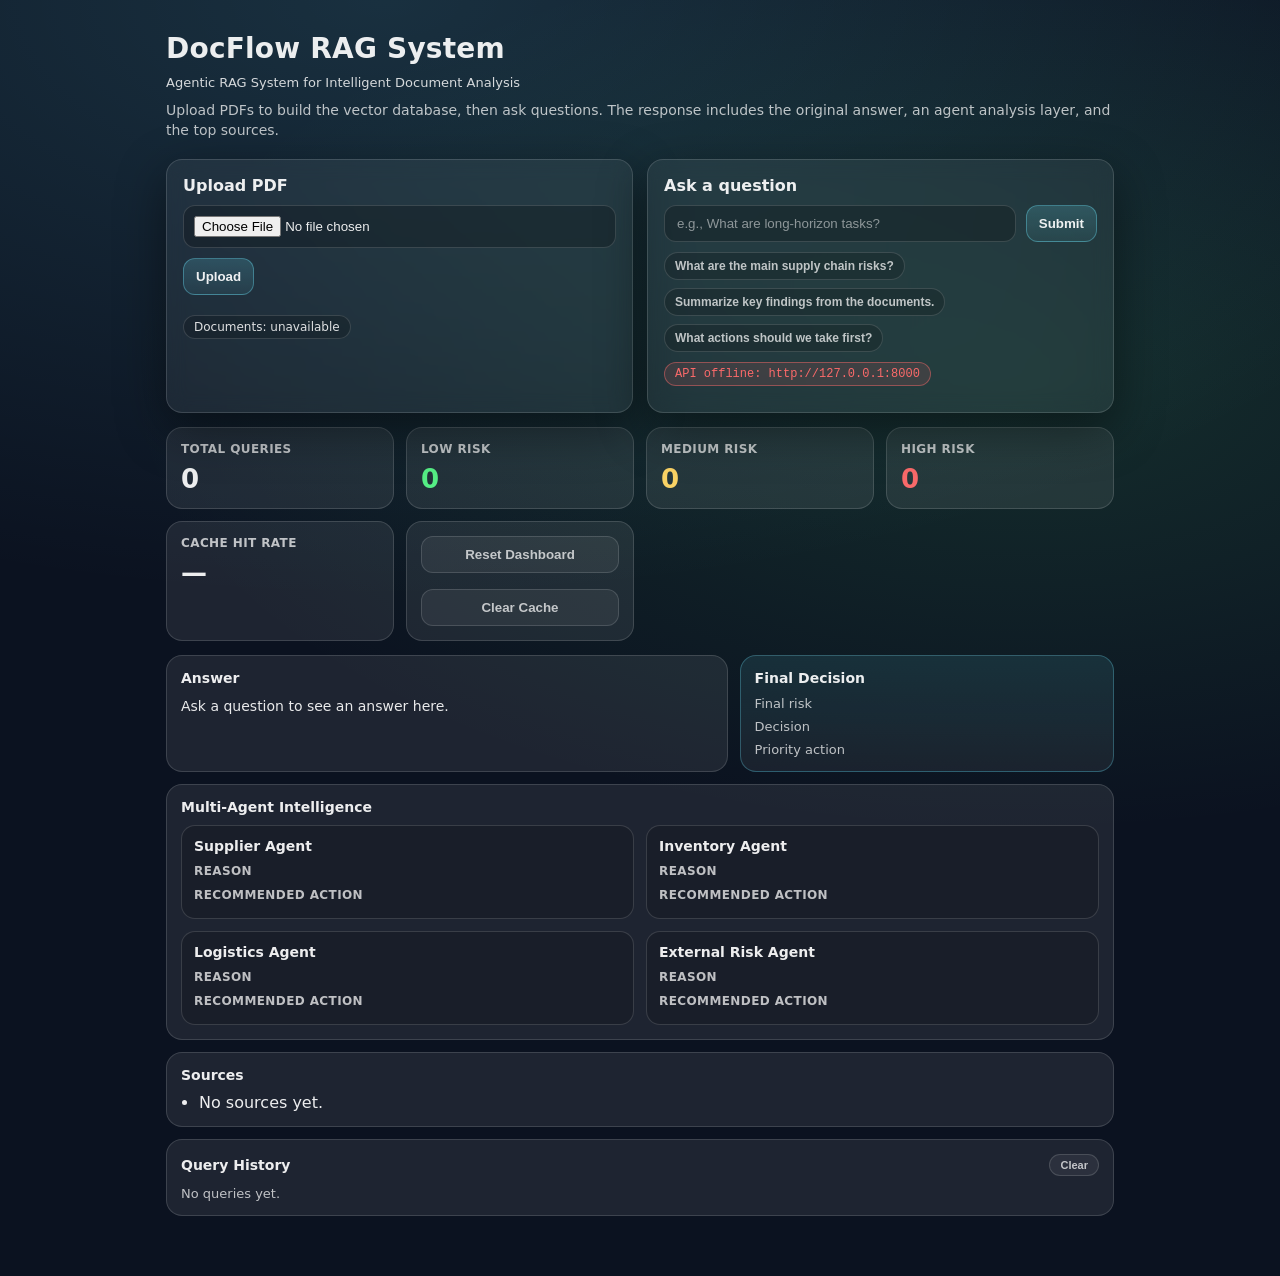
==== frontend/index.html @ 7b4fb0ee "Completed frontend API auto-discovery and vector DB error UX Resolve API base from URL ?api= overrid" ====
<!doctype html>
<html lang="en">
  <head>
    <meta charset="utf-8" />
    <meta name="viewport" content="width=device-width, initial-scale=1" />
    <title>DocFlow RAG System</title>
    <style>
      :root {
        --bg: #0b1220;
        --card: rgba(255, 255, 255, 0.06);
        --card2: rgba(255, 255, 255, 0.08);
        --text: rgba(255, 255, 255, 0.92);
        --muted: rgba(255, 255, 255, 0.72);
        --border: rgba(255, 255, 255, 0.14);
        --accent: #6ee7ff;
        --danger: #ff6b6b;
        --ok: #57f287;
        --shadow: 0 16px 50px rgba(0, 0, 0, 0.45);
      }

      * {
        box-sizing: border-box;
      }

      body {
        margin: 0;
        font-family: ui-sans-serif, system-ui, -apple-system, Segoe UI, Roboto, Helvetica,
          Arial, "Apple Color Emoji", "Segoe UI Emoji";
        color: var(--text);
        background: radial-gradient(1200px 600px at 30% 0%, rgba(110, 231, 255, 0.14), transparent),
          radial-gradient(900px 450px at 80% 30%, rgba(87, 242, 135, 0.12), transparent),
          var(--bg);
        min-height: 100vh;
      }

      .container {
        max-width: 980px;
        margin: 0 auto;
        padding: 32px 16px 60px;
      }

      header {
        display: flex;
        flex-direction: column;
        gap: 10px;
        margin-bottom: 18px;
      }

      h1 {
        font-size: 28px;
        font-weight: 700;
        margin: 0;
        letter-spacing: 0.2px;
      }

      .tagline {
        margin: 0;
        font-size: 13px;
        color: rgba(255, 255, 255, 0.82);
      }

      .subtitle {
        margin: 0;
        color: var(--muted);
        font-size: 14px;
        line-height: 1.45;
      }

      .grid {
        display: grid;
        grid-template-columns: 1fr;
        gap: 14px;
      }

      @media (min-width: 900px) {
        .grid {
          grid-template-columns: 1fr 1fr;
        }
      }

      .card {
        background: var(--card);
        border: 1px solid var(--border);
        border-radius: 16px;
        padding: 16px;
        box-shadow: var(--shadow);
        backdrop-filter: blur(10px);
      }

      .card h2 {
        margin: 0 0 10px;
        font-size: 16px;
        font-weight: 650;
      }

      .row {
        display: flex;
        gap: 10px;
        align-items: center;
        flex-wrap: wrap;
      }

      label {
        font-size: 13px;
        color: var(--muted);
      }

      input[type="file"] {
        width: 100%;
        padding: 10px;
        border-radius: 12px;
        border: 1px solid var(--border);
        background: rgba(0, 0, 0, 0.22);
        color: var(--text);
      }

      input[type="text"] {
        flex: 1;
        min-width: 220px;
        padding: 10px 12px;
        border-radius: 12px;
        border: 1px solid var(--border);
        background: rgba(0, 0, 0, 0.22);
        color: var(--text);
        outline: none;
      }

      input[type="text"]::placeholder {
        color: rgba(255, 255, 255, 0.5);
      }

      button {
        padding: 10px 12px;
        border-radius: 12px;
        border: 1px solid rgba(110, 231, 255, 0.35);
        background: linear-gradient(180deg, rgba(110, 231, 255, 0.18), rgba(110, 231, 255, 0.08));
        color: var(--text);
        cursor: pointer;
        font-weight: 650;
      }

      button:disabled {
        cursor: not-allowed;
        opacity: 0.55;
      }

      button.secondary {
        border-color: var(--border);
        background: rgba(255, 255, 255, 0.06);
        color: var(--muted);
      }

      @keyframes spin {
        from {
          transform: rotate(0deg);
        }
        to {
          transform: rotate(360deg);
        }
      }

      .spinner {
        width: 14px;
        height: 14px;
        border-radius: 50%;
        border: 2px solid rgba(255, 255, 255, 0.35);
        border-top-color: var(--accent);
        animation: spin 0.8s linear infinite;
        display: inline-block;
        vertical-align: -2px;
        margin-right: 8px;
      }

      .status {
        margin-top: 10px;
        font-size: 13px;
        color: var(--muted);
      }

      .status.ok {
        color: rgba(87, 242, 135, 0.95);
      }

      .status.err {
        color: rgba(255, 107, 107, 0.95);
      }

      .output {
        margin-top: 14px;
        display: grid;
        grid-template-columns: 1fr;
        gap: 12px;
      }

      @media (min-width: 900px) {
        .output {
          grid-template-columns: 1.2fr 0.8fr;
        }
      }

      .panel {
        background: var(--card2);
        border: 1px solid var(--border);
        border-radius: 16px;
        padding: 14px;
      }

      .panel h3 {
        margin: 0 0 10px;
        font-size: 14px;
        font-weight: 650;
      }

      .dashboard {
        margin-top: 14px;
        display: grid;
        grid-template-columns: 1fr;
        gap: 12px;
      }

      @media (min-width: 900px) {
        .dashboard {
          grid-template-columns: repeat(4, 1fr);
        }
      }

      .metric-card {
        background: var(--card2);
        border: 1px solid var(--border);
        border-radius: 16px;
        padding: 14px;
      }

      .dashboard-actions {
        display: flex;
        align-items: end;
      }

      .dashboard-actions button {
        width: 100%;
      }

      .dashboard-actions {
        display: flex;
        flex-direction: column;
        gap: 8px;
        justify-content: center;
      }

      .metric-label {
        color: var(--muted);
        font-size: 12px;
        font-weight: 650;
        text-transform: uppercase;
        letter-spacing: 0.4px;
      }

      .metric-value {
        margin-top: 8px;
        font-size: 26px;
        font-weight: 800;
      }

      .metric-value.low {
        color: rgba(87, 242, 135, 0.98);
      }

      .metric-value.medium {
        color: rgba(255, 214, 102, 0.98);
      }

      .metric-value.high {
        color: rgba(255, 107, 107, 0.98);
      }

      .mono {
        font-family: ui-monospace, SFMono-Regular, Menlo, Monaco, Consolas, "Liberation Mono",
          "Courier New", monospace;
      }

      .text {
        white-space: pre-wrap;
        line-height: 1.55;
        color: rgba(255, 255, 255, 0.9);
        font-size: 14px;
      }

      ul {
        margin: 0;
        padding-left: 18px;
      }

      .kv {
        display: grid;
        grid-template-columns: 140px 1fr;
        gap: 8px 10px;
        align-items: start;
        font-size: 13px;
      }

      .kv .k {
        color: var(--muted);
      }

      .agent-grid {
        display: grid;
        grid-template-columns: 1fr;
        gap: 12px;
      }

      @media (min-width: 900px) {
        .agent-grid {
          grid-template-columns: repeat(2, 1fr);
        }
      }

      .agent-card {
        border: 1px solid var(--border);
        border-radius: 14px;
        padding: 12px;
        background: rgba(0, 0, 0, 0.16);
      }

      .agent-card h4 {
        margin: 0 0 10px;
        font-size: 14px;
      }

      .decision-card {
        border-color: rgba(110, 231, 255, 0.28);
        background: linear-gradient(180deg, rgba(110, 231, 255, 0.1), rgba(255, 255, 255, 0.06));
      }

      .field-label {
        margin: 10px 0 4px;
        color: var(--muted);
        font-size: 12px;
        font-weight: 650;
        text-transform: uppercase;
        letter-spacing: 0.4px;
      }

      .pill {
        display: inline-flex;
        align-items: center;
        border: 1px solid var(--border);
        padding: 4px 10px;
        border-radius: 999px;
        font-size: 12px;
        color: rgba(255, 255, 255, 0.86);
        background: rgba(0, 0, 0, 0.18);
      }

      .pill.online {
        color: rgba(87, 242, 135, 0.98);
        border-color: rgba(87, 242, 135, 0.45);
        background: rgba(87, 242, 135, 0.12);
      }

      .pill.offline {
        color: rgba(255, 107, 107, 0.98);
        border-color: rgba(255, 107, 107, 0.45);
        background: rgba(255, 107, 107, 0.12);
      }

      .risk {
        display: inline-flex;
        align-items: center;
        padding: 4px 10px;
        border-radius: 999px;
        font-weight: 750;
        letter-spacing: 0.3px;
        border: 1px solid transparent;
        width: fit-content;
      }

      .risk.low {
        color: rgba(87, 242, 135, 0.98);
        border-color: rgba(87, 242, 135, 0.45);
        background: rgba(87, 242, 135, 0.12);
      }

      .risk.medium {
        color: rgba(255, 214, 102, 0.98);
        border-color: rgba(255, 214, 102, 0.45);
        background: rgba(255, 214, 102, 0.12);
      }

      .risk.high {
        color: rgba(255, 107, 107, 0.98);
        border-color: rgba(255, 107, 107, 0.45);
        background: rgba(255, 107, 107, 0.12);
      }

      .source-link {
        color: rgba(110, 231, 255, 0.95);
        text-decoration: none;
        border-bottom: 1px dotted rgba(110, 231, 255, 0.5);
        padding-bottom: 1px;
      }

      .source-link:hover {
        border-bottom-style: solid;
      }

      .response-meta {
        display: flex;
        gap: 12px;
        margin-top: 6px;
        font-size: 12px;
        color: var(--muted);
      }

      .response-meta span {
        display: inline-flex;
        align-items: center;
        gap: 4px;
      }

      .history-panel {
        background: var(--card2);
        border: 1px solid var(--border);
        border-radius: 16px;
        padding: 14px;
        grid-column: 1 / -1;
      }

      .history-panel h3 {
        margin: 0 0 10px;
        font-size: 14px;
        font-weight: 650;
        display: flex;
        justify-content: space-between;
        align-items: center;
      }

      .history-list {
        list-style: none;
        padding: 0;
        margin: 0;
        display: flex;
        flex-direction: column;
        gap: 6px;
        max-height: 200px;
        overflow-y: auto;
      }

      .history-item {
        display: flex;
        justify-content: space-between;
        align-items: center;
        padding: 8px 12px;
        border-radius: 10px;
        background: rgba(0, 0, 0, 0.18);
        border: 1px solid var(--border);
        cursor: pointer;
        transition: background 0.15s;
        font-size: 13px;
      }

      .history-item:hover {
        background: rgba(110, 231, 255, 0.08);
      }

      .history-q {
        flex: 1;
        white-space: nowrap;
        overflow: hidden;
        text-overflow: ellipsis;
        margin-right: 10px;
      }

      .history-meta {
        display: flex;
        gap: 10px;
        flex-shrink: 0;
        font-size: 11px;
        color: var(--muted);
      }

      .doc-list {
        margin: 8px 0 0;
        padding-left: 18px;
        font-size: 12px;
        color: var(--muted);
      }

      .suggestions {
        display: flex;
        flex-wrap: wrap;
        gap: 8px;
        margin-top: 10px;
      }

      .suggestion-chip {
        padding: 6px 10px;
        border-radius: 999px;
        border: 1px solid var(--border);
        background: rgba(0, 0, 0, 0.18);
        color: var(--muted);
        font-size: 12px;
        cursor: pointer;
        transition: background 0.15s, color 0.15s;
      }

      .suggestion-chip:hover {
        background: rgba(110, 231, 255, 0.1);
        color: var(--text);
      }
    </style>
  </head>
  <body>
    <div class="container">
      <header>
        <h1>DocFlow RAG System</h1>
        <p class="tagline">Agentic RAG System for Intelligent Document Analysis</p>
        <p class="subtitle">
          Upload PDFs to build the vector database, then ask questions. The response includes the
          original answer, an agent analysis layer, and the top sources.
        </p>
      </header>

      <div class="grid">
        <section class="card" aria-label="Upload PDF">
          <h2>Upload PDF</h2>
          <div class="row">
            <input id="pdfFile" type="file" accept="application/pdf" />
            <button id="uploadBtn">Upload</button>
          </div>
          <div id="uploadStatus" class="status" role="status" aria-live="polite"></div>
          <div id="docCountPill" class="pill" style="margin-top: 10px"></div>
          <ul id="docList" class="doc-list"></ul>
        </section>

        <section class="card" aria-label="Ask a question">
          <h2>Ask a question</h2>
          <div class="row">
            <input
              id="questionInput"
              type="text"
              placeholder="e.g., What are long-horizon tasks?"
              autocomplete="off"
            />
            <button id="askBtn">Submit</button>
          </div>
          <div class="suggestions" id="suggestions" aria-label="Suggested questions"></div>
          <div class="row" style="margin-top: 10px">
            <span class="pill mono" id="apiBasePill"></span>
          </div>
          <div id="queryStatus" class="status" role="status" aria-live="polite"></div>
        </section>
      </div>

      <section class="dashboard" aria-label="Session dashboard">
        <div class="metric-card">
          <div class="metric-label">Total Queries</div>
          <div id="totalQueries" class="metric-value">0</div>
        </div>
        <div class="metric-card">
          <div class="metric-label">Low Risk</div>
          <div id="lowRiskCount" class="metric-value low">0</div>
        </div>
        <div class="metric-card">
          <div class="metric-label">Medium Risk</div>
          <div id="mediumRiskCount" class="metric-value medium">0</div>
        </div>
        <div class="metric-card">
          <div class="metric-label">High Risk</div>
          <div id="highRiskCount" class="metric-value high">0</div>
        </div>
        <div class="metric-card">
          <div class="metric-label">Cache Hit Rate</div>
          <div id="cacheHitRate" class="metric-value">—</div>
        </div>
        <div class="metric-card dashboard-actions">
          <button id="resetDashboardBtn" class="secondary" type="button">Reset Dashboard</button>
          <button id="clearCacheBtn" class="secondary" type="button" style="margin-top: 8px">
            Clear Cache
          </button>
        </div>
      </section>

      <div class="output" aria-label="Response output">
        <section class="panel">
          <h3>Answer</h3>
          <div id="answerText" class="text">Ask a question to see an answer here.</div>
          <div class="response-meta" id="responseMeta" style="display: none">
            <span id="responseTime"></span>
            <span id="cacheIndicator"></span>
          </div>
        </section>

        <section class="panel decision-card">
          <h3>Final Decision</h3>
          <div class="kv">
            <div class="k">Final risk</div>
            <div id="decisionRisk" class="text"></div>
            <div class="k">Decision</div>
            <div id="decisionText" class="text"></div>
            <div class="k">Priority action</div>
            <div id="priorityAction" class="text"></div>
          </div>
        </section>

        <section class="panel" style="grid-column: 1 / -1">
          <h3>Multi-Agent Intelligence</h3>
          <div class="agent-grid">
            <div class="agent-card">
              <h4>Supplier Agent</h4>
              <div id="supplierRisk"></div>
              <div class="field-label">Reason</div>
              <div id="supplierReason" class="text"></div>
              <div class="field-label">Recommended Action</div>
              <div id="supplierAction" class="text"></div>
            </div>

            <div class="agent-card">
              <h4>Inventory Agent</h4>
              <div id="inventoryRisk"></div>
              <div class="field-label">Reason</div>
              <div id="inventoryReason" class="text"></div>
              <div class="field-label">Recommended Action</div>
              <div id="inventoryAction" class="text"></div>
            </div>

            <div class="agent-card">
              <h4>Logistics Agent</h4>
              <div id="logisticsRisk"></div>
              <div class="field-label">Reason</div>
              <div id="logisticsReason" class="text"></div>
              <div class="field-label">Recommended Action</div>
              <div id="logisticsAction" class="text"></div>
            </div>

            <div class="agent-card">
              <h4>External Risk Agent</h4>
              <div id="externalRiskRisk"></div>
              <div class="field-label">Reason</div>
              <div id="externalRiskReason" class="text"></div>
              <div class="field-label">Recommended Action</div>
              <div id="externalRiskAction" class="text"></div>
            </div>
          </div>
        </section>

        <section class="panel" style="grid-column: 1 / -1">
          <h3>Sources</h3>
          <ul id="sourcesList">
            <li>No sources yet.</li>
          </ul>
        </section>

        <section class="history-panel">
          <h3>
            Query History
            <button id="clearHistoryBtn" class="secondary" style="font-size: 11px; padding: 4px 10px">
              Clear
            </button>
          </h3>
          <ul class="history-list" id="historyList">
            <li style="font-size: 13px; color: var(--muted)">No queries yet.</li>
          </ul>
        </section>
      </div>
    </div>

    <script>
      function resolveApiBase() {
        const params = new URLSearchParams(window.location.search);
        const override = params.get("api");
        if (override) return override.replace(/\/$/, "");
        const { protocol, hostname, port } = window.location;
        if (port === "5500") return `${protocol}//${hostname}:8000`;
        if (port === "8000") return `${protocol}//${hostname}:8000`;
        return "http://127.0.0.1:8000";
      }

      const API_BASE = resolveApiBase();
      const dashboardState = {
        totalQueries: 0,
        riskCounts: {
          Low: 0,
          Medium: 0,
          High: 0,
        },
      };

      const $ = (id) => document.getElementById(id);

      function setStatus(el, message, kind) {
        el.classList.remove("ok", "err");
        if (kind) el.classList.add(kind);
        el.textContent = message || "";
      }

      async function safeJson(res) {
        const text = await res.text();
        if (!text) return null;
        try {
          return JSON.parse(text);
        } catch {
          return { raw: text };
        }
      }

      function setLoading(button, isLoading, label) {
        button.disabled = isLoading;
        button.textContent = isLoading ? "Processing..." : label;
      }

      function setProcessing(el, message) {
        el.classList.remove("ok", "err");
        el.innerHTML = `<span class="spinner" aria-hidden="true"></span>${message || "Processing..."}`;
      }

      function normalizeRisk(value) {
        const raw = String(value || "").trim();
        return raw ? raw[0].toUpperCase() + raw.slice(1).toLowerCase() : "";
      }

      function riskClass(value) {
        const risk = normalizeRisk(value).toLowerCase();
        if (risk === "high") return "high";
        if (risk === "medium") return "medium";
        return "low";
      }

      function setRiskBadge(id, value) {
        const risk = normalizeRisk(value);
        $(id).innerHTML = risk ? `<span class="risk ${riskClass(risk)}">${risk}</span>` : "";
      }

      function updateDashboard(decision) {
        const risk = normalizeRisk(decision?.final_risk) || "Low";
        dashboardState.totalQueries += 1;
        dashboardState.riskCounts[risk] = (dashboardState.riskCounts[risk] || 0) + 1;

        renderDashboard();
      }

      function renderDashboard() {
        $("totalQueries").textContent = String(dashboardState.totalQueries);
        $("lowRiskCount").textContent = String(dashboardState.riskCounts.Low);
        $("mediumRiskCount").textContent = String(dashboardState.riskCounts.Medium);
        $("highRiskCount").textContent = String(dashboardState.riskCounts.High);
      }

      function resetDashboard() {
        dashboardState.totalQueries = 0;
        dashboardState.riskCounts.Low = 0;
        dashboardState.riskCounts.Medium = 0;
        dashboardState.riskCounts.High = 0;
        renderDashboard();
        setStatus($("queryStatus"), "Dashboard reset.", "ok");
      }

      async function checkApiHealth() {
        const pill = $("apiBasePill");
        pill.classList.remove("online", "offline");
        pill.textContent = `API: checking ${API_BASE}`;

        try {
          const res = await fetch(`${API_BASE}/health`);
          if (!res.ok) throw new Error(`Health check failed (${res.status})`);
          const data = await safeJson(res);
          const version = data?.version ? ` v${data.version}` : "";
          const dbNote = data?.vector_db_ready === false ? " · no vector DB" : "";
          pill.classList.add("online");
          pill.textContent = `API online${version}${dbNote}: ${API_BASE}`;
        } catch {
          pill.classList.add("offline");
          pill.textContent = `API offline: ${API_BASE}`;
        }
      }

      async function refreshServerStats() {
        const el = $("cacheHitRate");
        if (!el) return;
        try {
          const res = await fetch(`${API_BASE}/stats`);
          if (!res.ok) throw new Error("stats unavailable");
          const data = await safeJson(res);
          const total = data?.total_queries ?? 0;
          const hits = data?.cache_hits ?? 0;
          if (!total) {
            el.textContent = "—";
            return;
          }
          const pct = Math.round((hits / total) * 100);
          el.textContent = `${pct}%`;
          el.title = `${hits} hits / ${total} queries · cache size ${data?.cache_size ?? 0}`;
        } catch {
          el.textContent = "—";
        }
      }

      async function clearServerCache() {
        const status = $("queryStatus");
        try {
          const res = await fetch(`${API_BASE}/cache/clear`, { method: "POST" });
          const data = await safeJson(res);
          if (!res.ok) {
            throw new Error(data?.detail || `Clear failed (${res.status})`);
          }
          setStatus(status, data?.message || "Query cache cleared.", "ok");
          await refreshServerStats();
        } catch (e) {
          setStatus(status, `Cache clear error: ${e?.message || e}`, "err");
        }
      }

      async function refreshDocuments() {
        const pill = $("docCountPill");
        const list = $("docList");
        if (!pill) return;
        try {
          const res = await fetch(`${API_BASE}/documents`);
          if (!res.ok) throw new Error("documents unavailable");
          const data = await safeJson(res);
          const docs = Array.isArray(data?.documents) ? data.documents : [];
          const count = data?.count ?? docs.length;
          pill.textContent = count === 1 ? "1 PDF indexed" : `${count} PDFs indexed`;
          if (list) {
            list.innerHTML = "";
            if (!docs.length) {
              const li = document.createElement("li");
              li.textContent = "No PDFs uploaded yet.";
              list.appendChild(li);
            } else {
              for (const name of docs) {
                const li = document.createElement("li");
                li.textContent = name;
                list.appendChild(li);
              }
            }
          }
        } catch {
          pill.textContent = "Documents: unavailable";
          if (list) list.innerHTML = "";
        }
      }

      const SUGGESTED_QUESTIONS = [
        "What are the main supply chain risks?",
        "Summarize key findings from the documents.",
        "What actions should we take first?",
      ];

      function initSuggestions() {
        const container = $("suggestions");
        if (!container) return;
        container.innerHTML = "";
        for (const q of SUGGESTED_QUESTIONS) {
          const chip = document.createElement("button");
          chip.type = "button";
          chip.className = "suggestion-chip";
          chip.textContent = q;
          chip.addEventListener("click", () => {
            $("questionInput").value = q;
            $("questionInput").focus();
          });
          container.appendChild(chip);
        }
      }

      function renderAgent(prefix, data) {
        const agent = data || {};
        setRiskBadge(`${prefix}Risk`, agent.risk_level);
        $(`${prefix}Reason`).textContent = agent.reason || "No reason returned.";
        $(`${prefix}Action`).textContent = agent.recommended_action || "No action returned.";
      }

      function renderResult(payload) {
        const answer = payload?.answer ?? "";
        const agents = payload?.agents ?? {};
        const decision = payload?.decision ?? {};
        const sources = Array.isArray(payload?.sources) ? payload.sources : [];

        $("answerText").textContent = answer || "No answer returned.";
        setRiskBadge("decisionRisk", decision.final_risk);
        $("decisionText").textContent = decision.final_decision || "No final decision returned.";
        $("priorityAction").textContent = decision.priority_action || "No priority action returned.";
        updateDashboard(decision);

        renderAgent("supplier", agents.supplier);
        renderAgent("inventory", agents.inventory);
        renderAgent("logistics", agents.logistics);
        renderAgent("externalRisk", agents.external_risk);

        const ul = $("sourcesList");
        ul.innerHTML = "";
        const uniqueSources = Array.from(new Set(sources.filter(Boolean)));
        if (!uniqueSources.length) {
          const li = document.createElement("li");
          li.textContent = "No sources returned.";
          ul.appendChild(li);
          return;
        }

        for (const src of uniqueSources) {
          const li = document.createElement("li");
          const a = document.createElement("a");
          a.href = "#";
          a.className = "source-link";
          a.textContent = src;
          a.addEventListener("click", async (ev) => {
            ev.preventDefault();
            try {
              await navigator.clipboard.writeText(src);
              setStatus($("queryStatus"), `Copied source: ${src}`, "ok");
            } catch {
              setStatus($("queryStatus"), `Source: ${src}`, "ok");
            }
          });
          li.appendChild(a);
          ul.appendChild(li);
        }
      }

      async function uploadPdf() {
        const file = $("pdfFile").files?.[0];
        const status = $("uploadStatus");
        const btn = $("uploadBtn");

        if (!file) {
          setStatus(status, "Please choose a PDF file first.", "err");
          return;
        }
        if (!file.name.toLowerCase().endsWith(".pdf")) {
          setStatus(status, "Only PDF uploads are supported.", "err");
          return;
        }

        setLoading(btn, true, "Upload");
        setProcessing(status, "Processing upload...");

        try {
          const form = new FormData();
          form.append("file", file);

          const res = await fetch(`${API_BASE}/upload`, {
            method: "POST",
            body: form,
          });

          const data = await safeJson(res);
          if (!res.ok) {
            const detail = data?.detail ? JSON.stringify(data.detail) : JSON.stringify(data);
            throw new Error(detail || `Upload failed (${res.status})`);
          }

          setStatus(status, data?.message || "Upload successful.", "ok");
          await refreshDocuments();
        } catch (e) {
          setStatus(status, `Upload error: ${e?.message || e}`, "err");
        } finally {
          setLoading(btn, false, "Upload");
        }
      }

      const HISTORY_KEY = "docflow_query_history";
      const MAX_HISTORY = 20;

      function loadHistory() {
        try {
          return JSON.parse(localStorage.getItem(HISTORY_KEY) || "[]");
        } catch {
          return [];
        }
      }

      function saveHistory(history) {
        localStorage.setItem(HISTORY_KEY, JSON.stringify(history.slice(0, MAX_HISTORY)));
      }

      function addHistoryEntry(question, responseTimeMs, riskLevel) {
        const history = loadHistory();
        history.unshift({
          q: question,
          time: responseTimeMs,
          risk: normalizeRisk(riskLevel),
          ts: new Date().toLocaleTimeString(),
        });
        saveHistory(history);
        renderHistory();
      }

      function renderHistory() {
        const list = $("historyList");
        const history = loadHistory();
        list.innerHTML = "";

        if (!history.length) {
          const li = document.createElement("li");
          li.style.cssText = "font-size:13px;color:var(--muted)";
          li.textContent = "No queries yet.";
          list.appendChild(li);
          return;
        }

        for (const entry of history) {
          const li = document.createElement("li");
          li.className = "history-item";
          li.innerHTML =
            `<span class="history-q">${entry.q}</span>` +
            `<span class="history-meta">` +
            `<span class="risk ${riskClass(entry.risk)}" style="font-size:11px;padding:2px 8px">${entry.risk || "—"}</span>` +
            `<span>${entry.time ? entry.time + "ms" : ""}</span>` +
            `<span>${entry.ts || ""}</span>` +
            `</span>`;
          li.addEventListener("click", () => {
            $("questionInput").value = entry.q;
            $("questionInput").focus();
          });
          list.appendChild(li);
        }
      }

      function clearHistory() {
        localStorage.removeItem(HISTORY_KEY);
        renderHistory();
      }

      async function askQuestion() {
        const q = $("questionInput").value.trim();
        const status = $("queryStatus");
        const btn = $("askBtn");

        if (!q) {
          setStatus(status, "Please type a question.", "err");
          return;
        }

        setLoading(btn, true, "Submit");
        setProcessing(status, "Processing question...");
        $("responseMeta").style.display = "none";

        const t0 = performance.now();

        try {
          const res = await fetch(`${API_BASE}/query`, {
            method: "POST",
            headers: { "Content-Type": "application/json" },
            body: JSON.stringify({ question: q }),
          });

          const elapsedMs = Math.round(performance.now() - t0);
          const serverTime = res.headers.get("X-Response-Time") || "";

          const data = await safeJson(res);
          if (!res.ok) {
            if (res.status === 503 && data?.error) {
              throw new Error(data.error);
            }
            const detail = data?.detail ? JSON.stringify(data.detail) : JSON.stringify(data);
            throw new Error(detail || data?.error || `Query failed (${res.status})`);
          }

          renderResult(data);

          $("responseTime").textContent = serverTime ? `Server: ${serverTime}` : `${elapsedMs}ms`;
          const cacheStatus = res.headers.get("X-Cache");
          $("cacheIndicator").textContent =
            cacheStatus === "HIT" ? "Cached response" : cacheStatus === "MISS" ? "Fresh response" : "";
          $("responseMeta").style.display = "flex";

          addHistoryEntry(q, elapsedMs, data?.decision?.final_risk);
          await refreshServerStats();
          setStatus(status, "Done.", "ok");
        } catch (e) {
          setStatus(status, `Query error: ${e?.message || e}`, "err");
        } finally {
          setLoading(btn, false, "Submit");
        }
      }

      $("apiBasePill").textContent = `API: ${API_BASE}`;

      $("uploadBtn").addEventListener("click", uploadPdf);
      $("askBtn").addEventListener("click", askQuestion);
      $("resetDashboardBtn").addEventListener("click", resetDashboard);
      $("clearCacheBtn").addEventListener("click", clearServerCache);
      $("clearHistoryBtn").addEventListener("click", clearHistory);
      $("questionInput").addEventListener("keydown", (ev) => {
        if (ev.key === "Enter") askQuestion();
      });
      initSuggestions();
      checkApiHealth();
      refreshDocuments();
      refreshServerStats();
      setInterval(checkApiHealth, 30000);
      renderHistory();
    </script>
  </body>
</html>
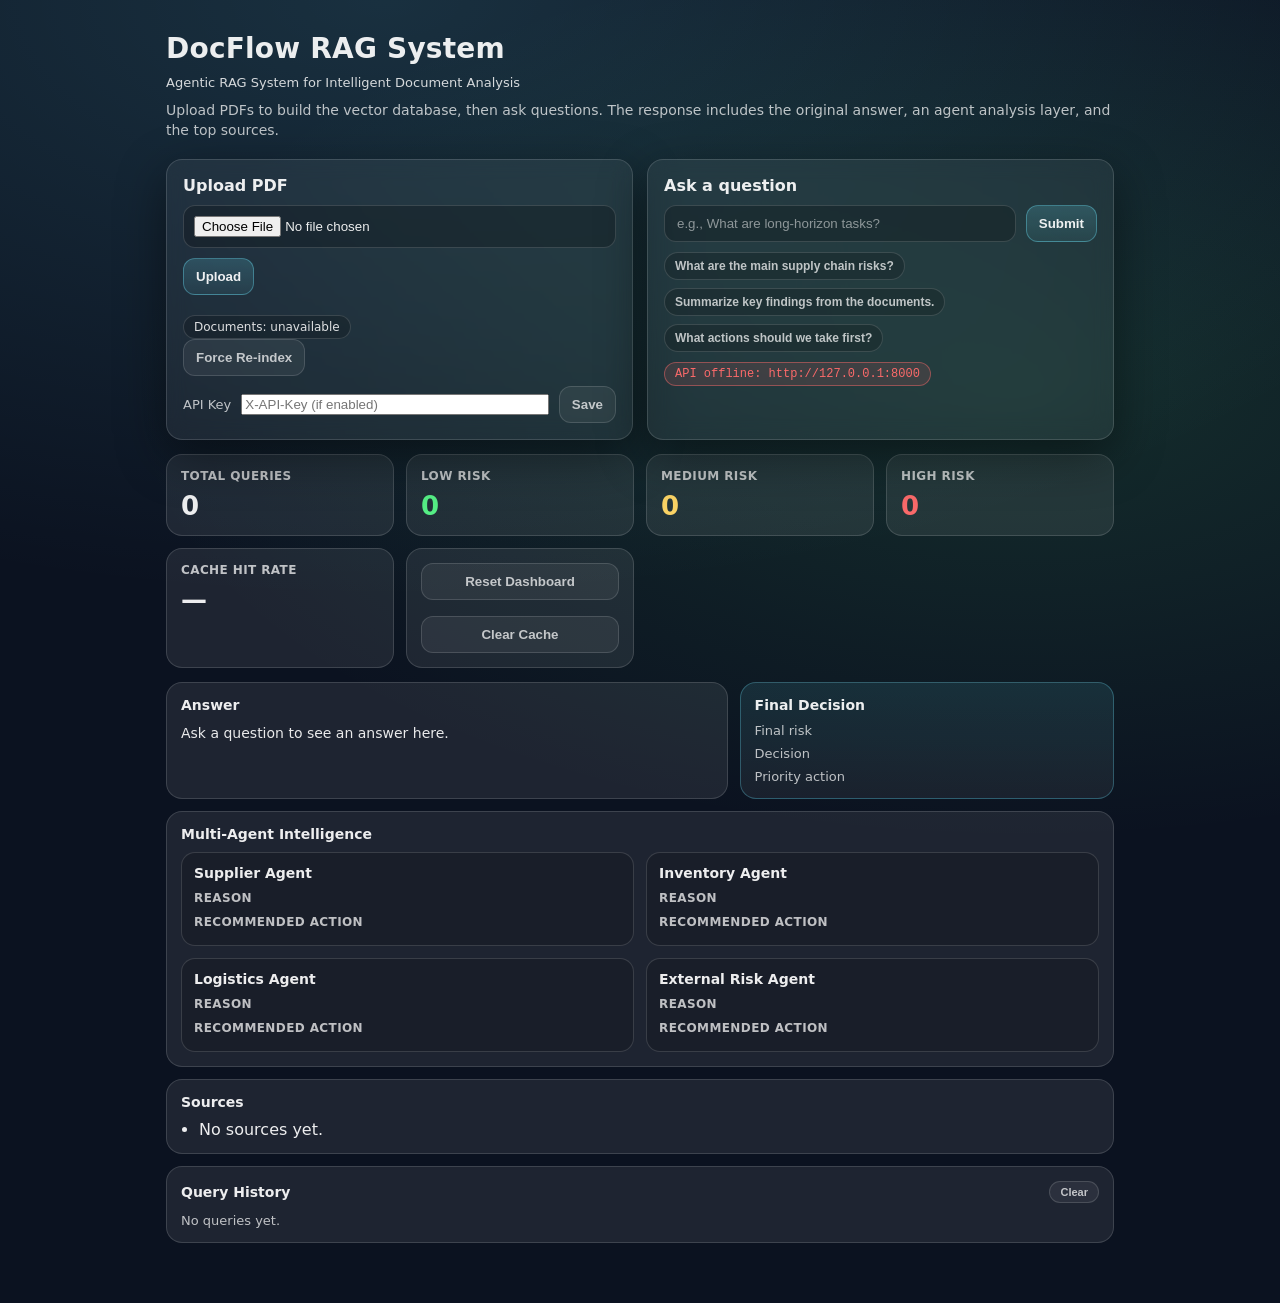
==== commit d31175cb: "Completed Phase 1 — Security and Production Stability Add API key middleware, rate limiting, documen" ====
--- a/frontend/index.html
+++ b/frontend/index.html
@@ -507,6 +507,13 @@
         background: rgba(110, 231, 255, 0.1);
         color: var(--text);
       }
+
+      .doc-item {
+        display: flex;
+        justify-content: space-between;
+        align-items: center;
+        gap: 8px;
+      }
     </style>
   </head>
   <body>
@@ -529,7 +536,15 @@
           </div>
           <div id="uploadStatus" class="status" role="status" aria-live="polite"></div>
           <div id="docCountPill" class="pill" style="margin-top: 10px"></div>
+          <div class="row" style="margin-bottom: 8px">
+            <button id="reindexBtn" class="secondary" type="button">Force Re-index</button>
+          </div>
           <ul id="docList" class="doc-list"></ul>
+          <div class="row" style="margin-top: 10px">
+            <label for="apiKeyInput">API Key</label>
+            <input id="apiKeyInput" type="password" placeholder="X-API-Key (if enabled)" style="flex: 1" />
+            <button id="saveApiKeyBtn" class="secondary" type="button">Save</button>
+          </div>
         </section>
 
         <section class="card" aria-label="Ask a question">
@@ -676,6 +691,24 @@
       }
 
       const API_BASE = resolveApiBase();
+      const API_KEY_STORAGE = "docflow_api_key";
+
+      function getApiKey() {
+        return localStorage.getItem(API_KEY_STORAGE) || "";
+      }
+
+      function apiHeaders(extra = {}) {
+        const headers = { ...extra };
+        const key = getApiKey();
+        if (key) headers["X-API-Key"] = key;
+        return headers;
+      }
+
+      async function apiFetch(path, options = {}) {
+        const headers = apiHeaders(options.headers || {});
+        return fetch(`${API_BASE}${path}`, { ...options, headers });
+      }
+
       const dashboardState = {
         totalQueries: 0,
         riskCounts: {
@@ -760,7 +793,7 @@
         pill.textContent = `API: checking ${API_BASE}`;
 
         try {
-          const res = await fetch(`${API_BASE}/health`);
+          const res = await apiFetch("/health");
           if (!res.ok) throw new Error(`Health check failed (${res.status})`);
           const data = await safeJson(res);
           const version = data?.version ? ` v${data.version}` : "";
@@ -777,7 +810,7 @@
         const el = $("cacheHitRate");
         if (!el) return;
         try {
-          const res = await fetch(`${API_BASE}/stats`);
+          const res = await apiFetch("/stats");
           if (!res.ok) throw new Error("stats unavailable");
           const data = await safeJson(res);
           const total = data?.total_queries ?? 0;
@@ -797,7 +830,7 @@
       async function clearServerCache() {
         const status = $("queryStatus");
         try {
-          const res = await fetch(`${API_BASE}/cache/clear`, { method: "POST" });
+          const res = await apiFetch("/cache/clear", { method: "POST" });
           const data = await safeJson(res);
           if (!res.ok) {
             throw new Error(data?.detail || `Clear failed (${res.status})`);
@@ -814,7 +847,7 @@
         const list = $("docList");
         if (!pill) return;
         try {
-          const res = await fetch(`${API_BASE}/documents`);
+          const res = await apiFetch("/documents");
           if (!res.ok) throw new Error("documents unavailable");
           const data = await safeJson(res);
           const docs = Array.isArray(data?.documents) ? data.documents : [];
@@ -829,7 +862,17 @@
             } else {
               for (const name of docs) {
                 const li = document.createElement("li");
-                li.textContent = name;
+                li.className = "doc-item";
+                const label = document.createElement("span");
+                label.textContent = name;
+                const del = document.createElement("button");
+                del.type = "button";
+                del.className = "secondary";
+                del.style.fontSize = "11px";
+                del.textContent = "Delete";
+                del.addEventListener("click", () => deleteDocument(name));
+                li.appendChild(label);
+                li.appendChild(del);
                 list.appendChild(li);
               }
             }
@@ -917,6 +960,37 @@
         }
       }
 
+      async function deleteDocument(filename) {
+        const status = $("uploadStatus");
+        if (!confirm(`Delete ${filename} from the index?`)) return;
+        setProcessing(status, "Deleting document...");
+        try {
+          const res = await apiFetch(`/documents/${encodeURIComponent(filename)}`, {
+            method: "DELETE",
+          });
+          const data = await safeJson(res);
+          if (!res.ok) throw new Error(data?.detail || `Delete failed (${res.status})`);
+          setStatus(status, data?.message || "Document deleted.", "ok");
+          await refreshDocuments();
+        } catch (e) {
+          setStatus(status, `Delete error: ${e?.message || e}`, "err");
+        }
+      }
+
+      async function forceReindex() {
+        const status = $("uploadStatus");
+        setProcessing(status, "Rebuilding vector index...");
+        try {
+          const res = await apiFetch("/documents/reindex", { method: "POST" });
+          const data = await safeJson(res);
+          if (!res.ok) throw new Error(data?.detail || `Re-index failed (${res.status})`);
+          setStatus(status, data?.message || "Re-index complete.", "ok");
+          await refreshDocuments();
+        } catch (e) {
+          setStatus(status, `Re-index error: ${e?.message || e}`, "err");
+        }
+      }
+
       async function uploadPdf() {
         const file = $("pdfFile").files?.[0];
         const status = $("uploadStatus");
@@ -938,7 +1012,7 @@
           const form = new FormData();
           form.append("file", file);
 
-          const res = await fetch(`${API_BASE}/upload`, {
+          const res = await apiFetch("/upload", {
             method: "POST",
             body: form,
           });
@@ -1038,7 +1112,7 @@
         const t0 = performance.now();
 
         try {
-          const res = await fetch(`${API_BASE}/query`, {
+          const res = await apiFetch("/query", {
             method: "POST",
             headers: { "Content-Type": "application/json" },
             body: JSON.stringify({ question: q }),
@@ -1076,6 +1150,12 @@
 
       $("apiBasePill").textContent = `API: ${API_BASE}`;
 
+      $("apiKeyInput").value = getApiKey();
+      $("saveApiKeyBtn").addEventListener("click", () => {
+        localStorage.setItem(API_KEY_STORAGE, $("apiKeyInput").value.trim());
+        setStatus($("uploadStatus"), "API key saved for this browser.", "ok");
+      });
+      $("reindexBtn").addEventListener("click", forceReindex);
       $("uploadBtn").addEventListener("click", uploadPdf);
       $("askBtn").addEventListener("click", askQuestion);
       $("resetDashboardBtn").addEventListener("click", resetDashboard);
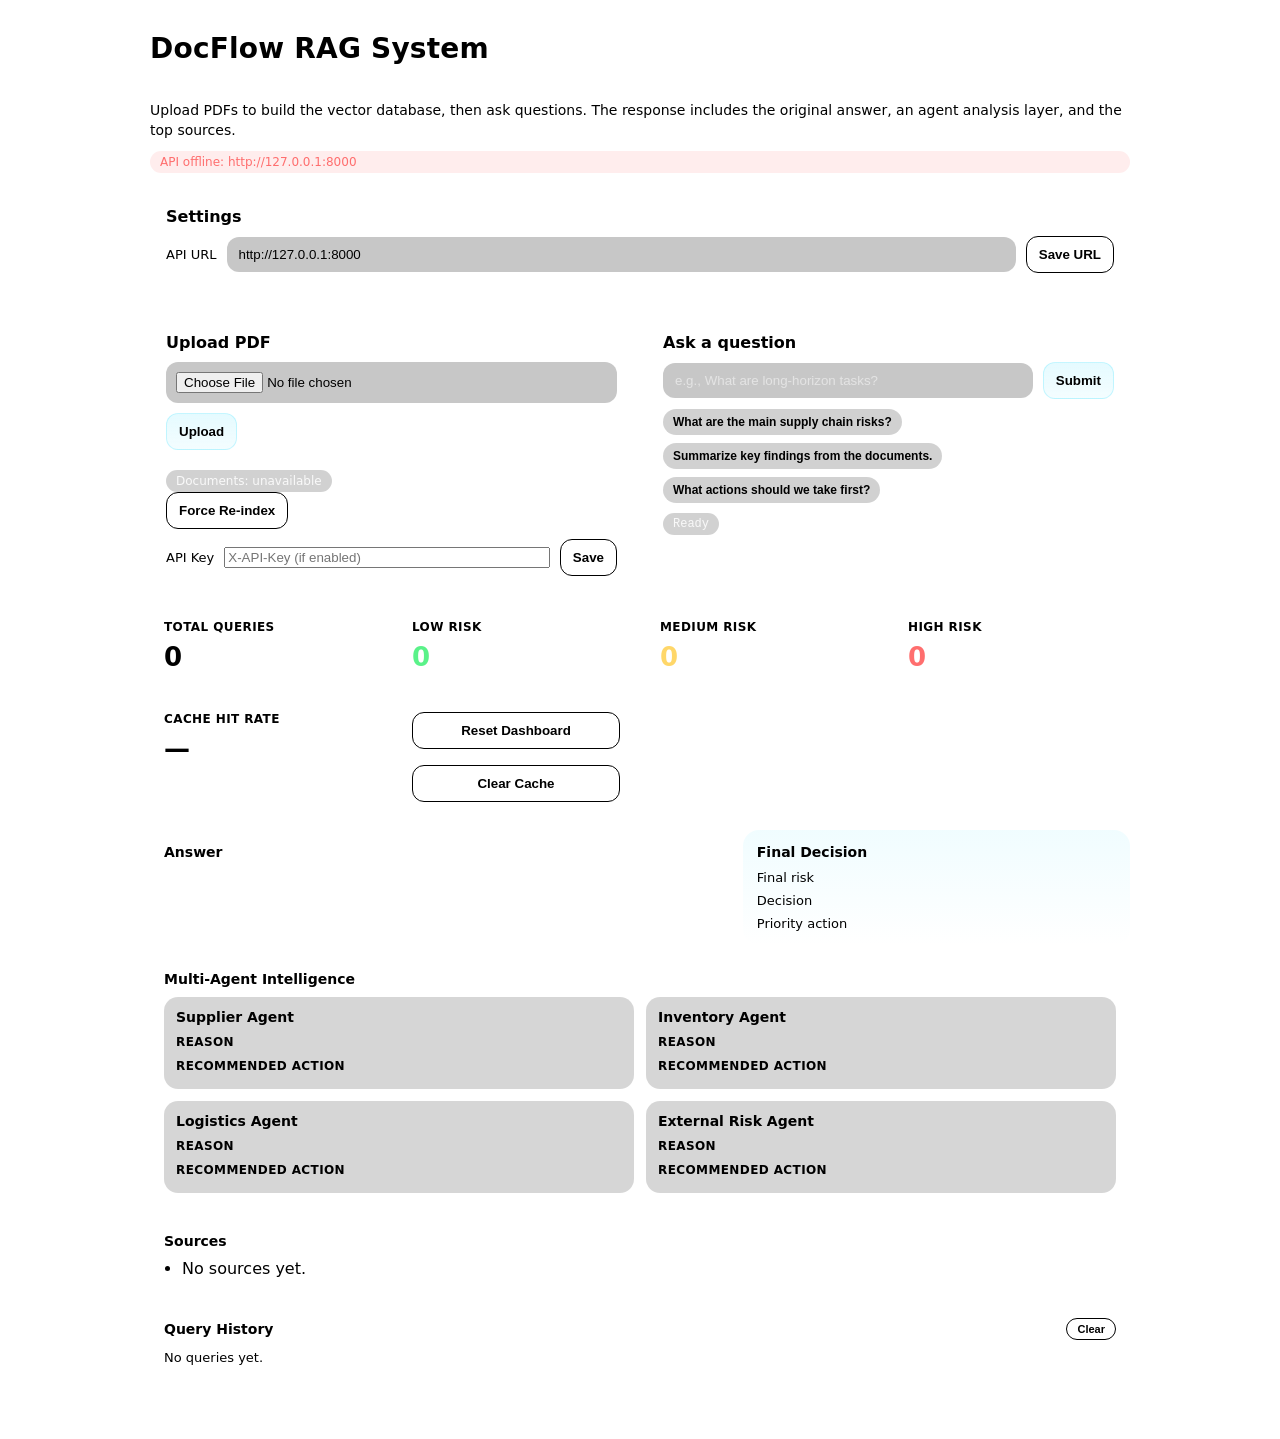
==== commit 51252de2: "Completed Phase 3 — Observability and Evaluation Document LangSmith tracing configuration and add ev" ====
--- a/frontend/index.html
+++ b/frontend/index.html
@@ -4,517 +4,7 @@
     <meta charset="utf-8" />
     <meta name="viewport" content="width=device-width, initial-scale=1" />
     <title>DocFlow RAG System</title>
-    <style>
-      :root {
-        --bg: #0b1220;
-        --card: rgba(255, 255, 255, 0.06);
-        --card2: rgba(255, 255, 255, 0.08);
-        --text: rgba(255, 255, 255, 0.92);
-        --muted: rgba(255, 255, 255, 0.72);
-        --border: rgba(255, 255, 255, 0.14);
-        --accent: #6ee7ff;
-        --danger: #ff6b6b;
-        --ok: #57f287;
-        --shadow: 0 16px 50px rgba(0, 0, 0, 0.45);
-      }
-
-      * {
-        box-sizing: border-box;
-      }
-
-      body {
-        margin: 0;
-        font-family: ui-sans-serif, system-ui, -apple-system, Segoe UI, Roboto, Helvetica,
-          Arial, "Apple Color Emoji", "Segoe UI Emoji";
-        color: var(--text);
-        background: radial-gradient(1200px 600px at 30% 0%, rgba(110, 231, 255, 0.14), transparent),
-          radial-gradient(900px 450px at 80% 30%, rgba(87, 242, 135, 0.12), transparent),
-          var(--bg);
-        min-height: 100vh;
-      }
-
-      .container {
-        max-width: 980px;
-        margin: 0 auto;
-        padding: 32px 16px 60px;
-      }
-
-      header {
-        display: flex;
-        flex-direction: column;
-        gap: 10px;
-        margin-bottom: 18px;
-      }
-
-      h1 {
-        font-size: 28px;
-        font-weight: 700;
-        margin: 0;
-        letter-spacing: 0.2px;
-      }
-
-      .tagline {
-        margin: 0;
-        font-size: 13px;
-        color: rgba(255, 255, 255, 0.82);
-      }
-
-      .subtitle {
-        margin: 0;
-        color: var(--muted);
-        font-size: 14px;
-        line-height: 1.45;
-      }
-
-      .grid {
-        display: grid;
-        grid-template-columns: 1fr;
-        gap: 14px;
-      }
-
-      @media (min-width: 900px) {
-        .grid {
-          grid-template-columns: 1fr 1fr;
-        }
-      }
-
-      .card {
-        background: var(--card);
-        border: 1px solid var(--border);
-        border-radius: 16px;
-        padding: 16px;
-        box-shadow: var(--shadow);
-        backdrop-filter: blur(10px);
-      }
-
-      .card h2 {
-        margin: 0 0 10px;
-        font-size: 16px;
-        font-weight: 650;
-      }
-
-      .row {
-        display: flex;
-        gap: 10px;
-        align-items: center;
-        flex-wrap: wrap;
-      }
-
-      label {
-        font-size: 13px;
-        color: var(--muted);
-      }
-
-      input[type="file"] {
-        width: 100%;
-        padding: 10px;
-        border-radius: 12px;
-        border: 1px solid var(--border);
-        background: rgba(0, 0, 0, 0.22);
-        color: var(--text);
-      }
-
-      input[type="text"] {
-        flex: 1;
-        min-width: 220px;
-        padding: 10px 12px;
-        border-radius: 12px;
-        border: 1px solid var(--border);
-        background: rgba(0, 0, 0, 0.22);
-        color: var(--text);
-        outline: none;
-      }
-
-      input[type="text"]::placeholder {
-        color: rgba(255, 255, 255, 0.5);
-      }
-
-      button {
-        padding: 10px 12px;
-        border-radius: 12px;
-        border: 1px solid rgba(110, 231, 255, 0.35);
-        background: linear-gradient(180deg, rgba(110, 231, 255, 0.18), rgba(110, 231, 255, 0.08));
-        color: var(--text);
-        cursor: pointer;
-        font-weight: 650;
-      }
-
-      button:disabled {
-        cursor: not-allowed;
-        opacity: 0.55;
-      }
-
-      button.secondary {
-        border-color: var(--border);
-        background: rgba(255, 255, 255, 0.06);
-        color: var(--muted);
-      }
-
-      @keyframes spin {
-        from {
-          transform: rotate(0deg);
-        }
-        to {
-          transform: rotate(360deg);
-        }
-      }
-
-      .spinner {
-        width: 14px;
-        height: 14px;
-        border-radius: 50%;
-        border: 2px solid rgba(255, 255, 255, 0.35);
-        border-top-color: var(--accent);
-        animation: spin 0.8s linear infinite;
-        display: inline-block;
-        vertical-align: -2px;
-        margin-right: 8px;
-      }
-
-      .status {
-        margin-top: 10px;
-        font-size: 13px;
-        color: var(--muted);
-      }
-
-      .status.ok {
-        color: rgba(87, 242, 135, 0.95);
-      }
-
-      .status.err {
-        color: rgba(255, 107, 107, 0.95);
-      }
-
-      .output {
-        margin-top: 14px;
-        display: grid;
-        grid-template-columns: 1fr;
-        gap: 12px;
-      }
-
-      @media (min-width: 900px) {
-        .output {
-          grid-template-columns: 1.2fr 0.8fr;
-        }
-      }
-
-      .panel {
-        background: var(--card2);
-        border: 1px solid var(--border);
-        border-radius: 16px;
-        padding: 14px;
-      }
-
-      .panel h3 {
-        margin: 0 0 10px;
-        font-size: 14px;
-        font-weight: 650;
-      }
-
-      .dashboard {
-        margin-top: 14px;
-        display: grid;
-        grid-template-columns: 1fr;
-        gap: 12px;
-      }
-
-      @media (min-width: 900px) {
-        .dashboard {
-          grid-template-columns: repeat(4, 1fr);
-        }
-      }
-
-      .metric-card {
-        background: var(--card2);
-        border: 1px solid var(--border);
-        border-radius: 16px;
-        padding: 14px;
-      }
-
-      .dashboard-actions {
-        display: flex;
-        align-items: end;
-      }
-
-      .dashboard-actions button {
-        width: 100%;
-      }
-
-      .dashboard-actions {
-        display: flex;
-        flex-direction: column;
-        gap: 8px;
-        justify-content: center;
-      }
-
-      .metric-label {
-        color: var(--muted);
-        font-size: 12px;
-        font-weight: 650;
-        text-transform: uppercase;
-        letter-spacing: 0.4px;
-      }
-
-      .metric-value {
-        margin-top: 8px;
-        font-size: 26px;
-        font-weight: 800;
-      }
-
-      .metric-value.low {
-        color: rgba(87, 242, 135, 0.98);
-      }
-
-      .metric-value.medium {
-        color: rgba(255, 214, 102, 0.98);
-      }
-
-      .metric-value.high {
-        color: rgba(255, 107, 107, 0.98);
-      }
-
-      .mono {
-        font-family: ui-monospace, SFMono-Regular, Menlo, Monaco, Consolas, "Liberation Mono",
-          "Courier New", monospace;
-      }
-
-      .text {
-        white-space: pre-wrap;
-        line-height: 1.55;
-        color: rgba(255, 255, 255, 0.9);
-        font-size: 14px;
-      }
-
-      ul {
-        margin: 0;
-        padding-left: 18px;
-      }
-
-      .kv {
-        display: grid;
-        grid-template-columns: 140px 1fr;
-        gap: 8px 10px;
-        align-items: start;
-        font-size: 13px;
-      }
-
-      .kv .k {
-        color: var(--muted);
-      }
-
-      .agent-grid {
-        display: grid;
-        grid-template-columns: 1fr;
-        gap: 12px;
-      }
-
-      @media (min-width: 900px) {
-        .agent-grid {
-          grid-template-columns: repeat(2, 1fr);
-        }
-      }
-
-      .agent-card {
-        border: 1px solid var(--border);
-        border-radius: 14px;
-        padding: 12px;
-        background: rgba(0, 0, 0, 0.16);
-      }
-
-      .agent-card h4 {
-        margin: 0 0 10px;
-        font-size: 14px;
-      }
-
-      .decision-card {
-        border-color: rgba(110, 231, 255, 0.28);
-        background: linear-gradient(180deg, rgba(110, 231, 255, 0.1), rgba(255, 255, 255, 0.06));
-      }
-
-      .field-label {
-        margin: 10px 0 4px;
-        color: var(--muted);
-        font-size: 12px;
-        font-weight: 650;
-        text-transform: uppercase;
-        letter-spacing: 0.4px;
-      }
-
-      .pill {
-        display: inline-flex;
-        align-items: center;
-        border: 1px solid var(--border);
-        padding: 4px 10px;
-        border-radius: 999px;
-        font-size: 12px;
-        color: rgba(255, 255, 255, 0.86);
-        background: rgba(0, 0, 0, 0.18);
-      }
-
-      .pill.online {
-        color: rgba(87, 242, 135, 0.98);
-        border-color: rgba(87, 242, 135, 0.45);
-        background: rgba(87, 242, 135, 0.12);
-      }
-
-      .pill.offline {
-        color: rgba(255, 107, 107, 0.98);
-        border-color: rgba(255, 107, 107, 0.45);
-        background: rgba(255, 107, 107, 0.12);
-      }
-
-      .risk {
-        display: inline-flex;
-        align-items: center;
-        padding: 4px 10px;
-        border-radius: 999px;
-        font-weight: 750;
-        letter-spacing: 0.3px;
-        border: 1px solid transparent;
-        width: fit-content;
-      }
-
-      .risk.low {
-        color: rgba(87, 242, 135, 0.98);
-        border-color: rgba(87, 242, 135, 0.45);
-        background: rgba(87, 242, 135, 0.12);
-      }
-
-      .risk.medium {
-        color: rgba(255, 214, 102, 0.98);
-        border-color: rgba(255, 214, 102, 0.45);
-        background: rgba(255, 214, 102, 0.12);
-      }
-
-      .risk.high {
-        color: rgba(255, 107, 107, 0.98);
-        border-color: rgba(255, 107, 107, 0.45);
-        background: rgba(255, 107, 107, 0.12);
-      }
-
-      .source-link {
-        color: rgba(110, 231, 255, 0.95);
-        text-decoration: none;
-        border-bottom: 1px dotted rgba(110, 231, 255, 0.5);
-        padding-bottom: 1px;
-      }
-
-      .source-link:hover {
-        border-bottom-style: solid;
-      }
-
-      .response-meta {
-        display: flex;
-        gap: 12px;
-        margin-top: 6px;
-        font-size: 12px;
-        color: var(--muted);
-      }
-
-      .response-meta span {
-        display: inline-flex;
-        align-items: center;
-        gap: 4px;
-      }
-
-      .history-panel {
-        background: var(--card2);
-        border: 1px solid var(--border);
-        border-radius: 16px;
-        padding: 14px;
-        grid-column: 1 / -1;
-      }
-
-      .history-panel h3 {
-        margin: 0 0 10px;
-        font-size: 14px;
-        font-weight: 650;
-        display: flex;
-        justify-content: space-between;
-        align-items: center;
-      }
-
-      .history-list {
-        list-style: none;
-        padding: 0;
-        margin: 0;
-        display: flex;
-        flex-direction: column;
-        gap: 6px;
-        max-height: 200px;
-        overflow-y: auto;
-      }
-
-      .history-item {
-        display: flex;
-        justify-content: space-between;
-        align-items: center;
-        padding: 8px 12px;
-        border-radius: 10px;
-        background: rgba(0, 0, 0, 0.18);
-        border: 1px solid var(--border);
-        cursor: pointer;
-        transition: background 0.15s;
-        font-size: 13px;
-      }
-
-      .history-item:hover {
-        background: rgba(110, 231, 255, 0.08);
-      }
-
-      .history-q {
-        flex: 1;
-        white-space: nowrap;
-        overflow: hidden;
-        text-overflow: ellipsis;
-        margin-right: 10px;
-      }
-
-      .history-meta {
-        display: flex;
-        gap: 10px;
-        flex-shrink: 0;
-        font-size: 11px;
-        color: var(--muted);
-      }
-
-      .doc-list {
-        margin: 8px 0 0;
-        padding-left: 18px;
-        font-size: 12px;
-        color: var(--muted);
-      }
-
-      .suggestions {
-        display: flex;
-        flex-wrap: wrap;
-        gap: 8px;
-        margin-top: 10px;
-      }
-
-      .suggestion-chip {
-        padding: 6px 10px;
-        border-radius: 999px;
-        border: 1px solid var(--border);
-        background: rgba(0, 0, 0, 0.18);
-        color: var(--muted);
-        font-size: 12px;
-        cursor: pointer;
-        transition: background 0.15s, color 0.15s;
-      }
-
-      .suggestion-chip:hover {
-        background: rgba(110, 231, 255, 0.1);
-        color: var(--text);
-      }
-
-      .doc-item {
-        display: flex;
-        justify-content: space-between;
-        align-items: center;
-        gap: 8px;
-      }
-    </style>
+    <link rel="stylesheet" href="css/styles.css" />
   </head>
   <body>
     <div class="container">
@@ -525,7 +15,18 @@
           Upload PDFs to build the vector database, then ask questions. The response includes the
           original answer, an agent analysis layer, and the top sources.
         </p>
+        <div id="apiBasePill" class="pill">API: checking…</div>
       </header>
+
+      <section class="card settings-panel" aria-label="Settings">
+        <h2>Settings</h2>
+        <div class="row">
+          <label for="apiUrlInput">API URL</label>
+          <input id="apiUrlInput" type="text" placeholder="http://127.0.0.1:8000" />
+          <button id="saveApiUrlBtn" class="secondary" type="button">Save URL</button>
+        </div>
+        <div id="metricsPanel" class="text" style="margin-top: 10px; font-size: 12px">Metrics loading…</div>
+      </section>
 
       <div class="grid">
         <section class="card" aria-label="Upload PDF">
@@ -560,7 +61,7 @@
           </div>
           <div class="suggestions" id="suggestions" aria-label="Suggested questions"></div>
           <div class="row" style="margin-top: 10px">
-            <span class="pill mono" id="apiBasePill"></span>
+            <span class="pill mono" id="queryModePill">Ready</span>
           </div>
           <div id="queryStatus" class="status" role="status" aria-live="polite"></div>
         </section>
@@ -679,497 +180,8 @@
       </div>
     </div>
 
-    <script>
-      function resolveApiBase() {
-        const params = new URLSearchParams(window.location.search);
-        const override = params.get("api");
-        if (override) return override.replace(/\/$/, "");
-        const { protocol, hostname, port } = window.location;
-        if (port === "5500") return `${protocol}//${hostname}:8000`;
-        if (port === "8000") return `${protocol}//${hostname}:8000`;
-        return "http://127.0.0.1:8000";
-      }
-
-      const API_BASE = resolveApiBase();
-      const API_KEY_STORAGE = "docflow_api_key";
-
-      function getApiKey() {
-        return localStorage.getItem(API_KEY_STORAGE) || "";
-      }
-
-      function apiHeaders(extra = {}) {
-        const headers = { ...extra };
-        const key = getApiKey();
-        if (key) headers["X-API-Key"] = key;
-        return headers;
-      }
-
-      async function apiFetch(path, options = {}) {
-        const headers = apiHeaders(options.headers || {});
-        return fetch(`${API_BASE}${path}`, { ...options, headers });
-      }
-
-      const dashboardState = {
-        totalQueries: 0,
-        riskCounts: {
-          Low: 0,
-          Medium: 0,
-          High: 0,
-        },
-      };
-
-      const $ = (id) => document.getElementById(id);
-
-      function setStatus(el, message, kind) {
-        el.classList.remove("ok", "err");
-        if (kind) el.classList.add(kind);
-        el.textContent = message || "";
-      }
-
-      async function safeJson(res) {
-        const text = await res.text();
-        if (!text) return null;
-        try {
-          return JSON.parse(text);
-        } catch {
-          return { raw: text };
-        }
-      }
-
-      function setLoading(button, isLoading, label) {
-        button.disabled = isLoading;
-        button.textContent = isLoading ? "Processing..." : label;
-      }
-
-      function setProcessing(el, message) {
-        el.classList.remove("ok", "err");
-        el.innerHTML = `<span class="spinner" aria-hidden="true"></span>${message || "Processing..."}`;
-      }
-
-      function normalizeRisk(value) {
-        const raw = String(value || "").trim();
-        return raw ? raw[0].toUpperCase() + raw.slice(1).toLowerCase() : "";
-      }
-
-      function riskClass(value) {
-        const risk = normalizeRisk(value).toLowerCase();
-        if (risk === "high") return "high";
-        if (risk === "medium") return "medium";
-        return "low";
-      }
-
-      function setRiskBadge(id, value) {
-        const risk = normalizeRisk(value);
-        $(id).innerHTML = risk ? `<span class="risk ${riskClass(risk)}">${risk}</span>` : "";
-      }
-
-      function updateDashboard(decision) {
-        const risk = normalizeRisk(decision?.final_risk) || "Low";
-        dashboardState.totalQueries += 1;
-        dashboardState.riskCounts[risk] = (dashboardState.riskCounts[risk] || 0) + 1;
-
-        renderDashboard();
-      }
-
-      function renderDashboard() {
-        $("totalQueries").textContent = String(dashboardState.totalQueries);
-        $("lowRiskCount").textContent = String(dashboardState.riskCounts.Low);
-        $("mediumRiskCount").textContent = String(dashboardState.riskCounts.Medium);
-        $("highRiskCount").textContent = String(dashboardState.riskCounts.High);
-      }
-
-      function resetDashboard() {
-        dashboardState.totalQueries = 0;
-        dashboardState.riskCounts.Low = 0;
-        dashboardState.riskCounts.Medium = 0;
-        dashboardState.riskCounts.High = 0;
-        renderDashboard();
-        setStatus($("queryStatus"), "Dashboard reset.", "ok");
-      }
-
-      async function checkApiHealth() {
-        const pill = $("apiBasePill");
-        pill.classList.remove("online", "offline");
-        pill.textContent = `API: checking ${API_BASE}`;
-
-        try {
-          const res = await apiFetch("/health");
-          if (!res.ok) throw new Error(`Health check failed (${res.status})`);
-          const data = await safeJson(res);
-          const version = data?.version ? ` v${data.version}` : "";
-          const dbNote = data?.vector_db_ready === false ? " · no vector DB" : "";
-          pill.classList.add("online");
-          pill.textContent = `API online${version}${dbNote}: ${API_BASE}`;
-        } catch {
-          pill.classList.add("offline");
-          pill.textContent = `API offline: ${API_BASE}`;
-        }
-      }
-
-      async function refreshServerStats() {
-        const el = $("cacheHitRate");
-        if (!el) return;
-        try {
-          const res = await apiFetch("/stats");
-          if (!res.ok) throw new Error("stats unavailable");
-          const data = await safeJson(res);
-          const total = data?.total_queries ?? 0;
-          const hits = data?.cache_hits ?? 0;
-          if (!total) {
-            el.textContent = "—";
-            return;
-          }
-          const pct = Math.round((hits / total) * 100);
-          el.textContent = `${pct}%`;
-          el.title = `${hits} hits / ${total} queries · cache size ${data?.cache_size ?? 0}`;
-        } catch {
-          el.textContent = "—";
-        }
-      }
-
-      async function clearServerCache() {
-        const status = $("queryStatus");
-        try {
-          const res = await apiFetch("/cache/clear", { method: "POST" });
-          const data = await safeJson(res);
-          if (!res.ok) {
-            throw new Error(data?.detail || `Clear failed (${res.status})`);
-          }
-          setStatus(status, data?.message || "Query cache cleared.", "ok");
-          await refreshServerStats();
-        } catch (e) {
-          setStatus(status, `Cache clear error: ${e?.message || e}`, "err");
-        }
-      }
-
-      async function refreshDocuments() {
-        const pill = $("docCountPill");
-        const list = $("docList");
-        if (!pill) return;
-        try {
-          const res = await apiFetch("/documents");
-          if (!res.ok) throw new Error("documents unavailable");
-          const data = await safeJson(res);
-          const docs = Array.isArray(data?.documents) ? data.documents : [];
-          const count = data?.count ?? docs.length;
-          pill.textContent = count === 1 ? "1 PDF indexed" : `${count} PDFs indexed`;
-          if (list) {
-            list.innerHTML = "";
-            if (!docs.length) {
-              const li = document.createElement("li");
-              li.textContent = "No PDFs uploaded yet.";
-              list.appendChild(li);
-            } else {
-              for (const name of docs) {
-                const li = document.createElement("li");
-                li.className = "doc-item";
-                const label = document.createElement("span");
-                label.textContent = name;
-                const del = document.createElement("button");
-                del.type = "button";
-                del.className = "secondary";
-                del.style.fontSize = "11px";
-                del.textContent = "Delete";
-                del.addEventListener("click", () => deleteDocument(name));
-                li.appendChild(label);
-                li.appendChild(del);
-                list.appendChild(li);
-              }
-            }
-          }
-        } catch {
-          pill.textContent = "Documents: unavailable";
-          if (list) list.innerHTML = "";
-        }
-      }
-
-      const SUGGESTED_QUESTIONS = [
-        "What are the main supply chain risks?",
-        "Summarize key findings from the documents.",
-        "What actions should we take first?",
-      ];
-
-      function initSuggestions() {
-        const container = $("suggestions");
-        if (!container) return;
-        container.innerHTML = "";
-        for (const q of SUGGESTED_QUESTIONS) {
-          const chip = document.createElement("button");
-          chip.type = "button";
-          chip.className = "suggestion-chip";
-          chip.textContent = q;
-          chip.addEventListener("click", () => {
-            $("questionInput").value = q;
-            $("questionInput").focus();
-          });
-          container.appendChild(chip);
-        }
-      }
-
-      function renderAgent(prefix, data) {
-        const agent = data || {};
-        setRiskBadge(`${prefix}Risk`, agent.risk_level);
-        $(`${prefix}Reason`).textContent = agent.reason || "No reason returned.";
-        $(`${prefix}Action`).textContent = agent.recommended_action || "No action returned.";
-      }
-
-      function renderResult(payload) {
-        const answer = payload?.answer ?? "";
-        const agents = payload?.agents ?? {};
-        const decision = payload?.decision ?? {};
-        const sources = Array.isArray(payload?.sources) ? payload.sources : [];
-
-        $("answerText").textContent = answer || "No answer returned.";
-        setRiskBadge("decisionRisk", decision.final_risk);
-        $("decisionText").textContent = decision.final_decision || "No final decision returned.";
-        $("priorityAction").textContent = decision.priority_action || "No priority action returned.";
-        updateDashboard(decision);
-
-        renderAgent("supplier", agents.supplier);
-        renderAgent("inventory", agents.inventory);
-        renderAgent("logistics", agents.logistics);
-        renderAgent("externalRisk", agents.external_risk);
-
-        const ul = $("sourcesList");
-        ul.innerHTML = "";
-        const uniqueSources = Array.from(new Set(sources.filter(Boolean)));
-        if (!uniqueSources.length) {
-          const li = document.createElement("li");
-          li.textContent = "No sources returned.";
-          ul.appendChild(li);
-          return;
-        }
-
-        for (const src of uniqueSources) {
-          const li = document.createElement("li");
-          const a = document.createElement("a");
-          a.href = "#";
-          a.className = "source-link";
-          a.textContent = src;
-          a.addEventListener("click", async (ev) => {
-            ev.preventDefault();
-            try {
-              await navigator.clipboard.writeText(src);
-              setStatus($("queryStatus"), `Copied source: ${src}`, "ok");
-            } catch {
-              setStatus($("queryStatus"), `Source: ${src}`, "ok");
-            }
-          });
-          li.appendChild(a);
-          ul.appendChild(li);
-        }
-      }
-
-      async function deleteDocument(filename) {
-        const status = $("uploadStatus");
-        if (!confirm(`Delete ${filename} from the index?`)) return;
-        setProcessing(status, "Deleting document...");
-        try {
-          const res = await apiFetch(`/documents/${encodeURIComponent(filename)}`, {
-            method: "DELETE",
-          });
-          const data = await safeJson(res);
-          if (!res.ok) throw new Error(data?.detail || `Delete failed (${res.status})`);
-          setStatus(status, data?.message || "Document deleted.", "ok");
-          await refreshDocuments();
-        } catch (e) {
-          setStatus(status, `Delete error: ${e?.message || e}`, "err");
-        }
-      }
-
-      async function forceReindex() {
-        const status = $("uploadStatus");
-        setProcessing(status, "Rebuilding vector index...");
-        try {
-          const res = await apiFetch("/documents/reindex", { method: "POST" });
-          const data = await safeJson(res);
-          if (!res.ok) throw new Error(data?.detail || `Re-index failed (${res.status})`);
-          setStatus(status, data?.message || "Re-index complete.", "ok");
-          await refreshDocuments();
-        } catch (e) {
-          setStatus(status, `Re-index error: ${e?.message || e}`, "err");
-        }
-      }
-
-      async function uploadPdf() {
-        const file = $("pdfFile").files?.[0];
-        const status = $("uploadStatus");
-        const btn = $("uploadBtn");
-
-        if (!file) {
-          setStatus(status, "Please choose a PDF file first.", "err");
-          return;
-        }
-        if (!file.name.toLowerCase().endsWith(".pdf")) {
-          setStatus(status, "Only PDF uploads are supported.", "err");
-          return;
-        }
-
-        setLoading(btn, true, "Upload");
-        setProcessing(status, "Processing upload...");
-
-        try {
-          const form = new FormData();
-          form.append("file", file);
-
-          const res = await apiFetch("/upload", {
-            method: "POST",
-            body: form,
-          });
-
-          const data = await safeJson(res);
-          if (!res.ok) {
-            const detail = data?.detail ? JSON.stringify(data.detail) : JSON.stringify(data);
-            throw new Error(detail || `Upload failed (${res.status})`);
-          }
-
-          setStatus(status, data?.message || "Upload successful.", "ok");
-          await refreshDocuments();
-        } catch (e) {
-          setStatus(status, `Upload error: ${e?.message || e}`, "err");
-        } finally {
-          setLoading(btn, false, "Upload");
-        }
-      }
-
-      const HISTORY_KEY = "docflow_query_history";
-      const MAX_HISTORY = 20;
-
-      function loadHistory() {
-        try {
-          return JSON.parse(localStorage.getItem(HISTORY_KEY) || "[]");
-        } catch {
-          return [];
-        }
-      }
-
-      function saveHistory(history) {
-        localStorage.setItem(HISTORY_KEY, JSON.stringify(history.slice(0, MAX_HISTORY)));
-      }
-
-      function addHistoryEntry(question, responseTimeMs, riskLevel) {
-        const history = loadHistory();
-        history.unshift({
-          q: question,
-          time: responseTimeMs,
-          risk: normalizeRisk(riskLevel),
-          ts: new Date().toLocaleTimeString(),
-        });
-        saveHistory(history);
-        renderHistory();
-      }
-
-      function renderHistory() {
-        const list = $("historyList");
-        const history = loadHistory();
-        list.innerHTML = "";
-
-        if (!history.length) {
-          const li = document.createElement("li");
-          li.style.cssText = "font-size:13px;color:var(--muted)";
-          li.textContent = "No queries yet.";
-          list.appendChild(li);
-          return;
-        }
-
-        for (const entry of history) {
-          const li = document.createElement("li");
-          li.className = "history-item";
-          li.innerHTML =
-            `<span class="history-q">${entry.q}</span>` +
-            `<span class="history-meta">` +
-            `<span class="risk ${riskClass(entry.risk)}" style="font-size:11px;padding:2px 8px">${entry.risk || "—"}</span>` +
-            `<span>${entry.time ? entry.time + "ms" : ""}</span>` +
-            `<span>${entry.ts || ""}</span>` +
-            `</span>`;
-          li.addEventListener("click", () => {
-            $("questionInput").value = entry.q;
-            $("questionInput").focus();
-          });
-          list.appendChild(li);
-        }
-      }
-
-      function clearHistory() {
-        localStorage.removeItem(HISTORY_KEY);
-        renderHistory();
-      }
-
-      async function askQuestion() {
-        const q = $("questionInput").value.trim();
-        const status = $("queryStatus");
-        const btn = $("askBtn");
-
-        if (!q) {
-          setStatus(status, "Please type a question.", "err");
-          return;
-        }
-
-        setLoading(btn, true, "Submit");
-        setProcessing(status, "Processing question...");
-        $("responseMeta").style.display = "none";
-
-        const t0 = performance.now();
-
-        try {
-          const res = await apiFetch("/query", {
-            method: "POST",
-            headers: { "Content-Type": "application/json" },
-            body: JSON.stringify({ question: q }),
-          });
-
-          const elapsedMs = Math.round(performance.now() - t0);
-          const serverTime = res.headers.get("X-Response-Time") || "";
-
-          const data = await safeJson(res);
-          if (!res.ok) {
-            if (res.status === 503 && data?.error) {
-              throw new Error(data.error);
-            }
-            const detail = data?.detail ? JSON.stringify(data.detail) : JSON.stringify(data);
-            throw new Error(detail || data?.error || `Query failed (${res.status})`);
-          }
-
-          renderResult(data);
-
-          $("responseTime").textContent = serverTime ? `Server: ${serverTime}` : `${elapsedMs}ms`;
-          const cacheStatus = res.headers.get("X-Cache");
-          $("cacheIndicator").textContent =
-            cacheStatus === "HIT" ? "Cached response" : cacheStatus === "MISS" ? "Fresh response" : "";
-          $("responseMeta").style.display = "flex";
-
-          addHistoryEntry(q, elapsedMs, data?.decision?.final_risk);
-          await refreshServerStats();
-          setStatus(status, "Done.", "ok");
-        } catch (e) {
-          setStatus(status, `Query error: ${e?.message || e}`, "err");
-        } finally {
-          setLoading(btn, false, "Submit");
-        }
-      }
-
-      $("apiBasePill").textContent = `API: ${API_BASE}`;
-
-      $("apiKeyInput").value = getApiKey();
-      $("saveApiKeyBtn").addEventListener("click", () => {
-        localStorage.setItem(API_KEY_STORAGE, $("apiKeyInput").value.trim());
-        setStatus($("uploadStatus"), "API key saved for this browser.", "ok");
-      });
-      $("reindexBtn").addEventListener("click", forceReindex);
-      $("uploadBtn").addEventListener("click", uploadPdf);
-      $("askBtn").addEventListener("click", askQuestion);
-      $("resetDashboardBtn").addEventListener("click", resetDashboard);
-      $("clearCacheBtn").addEventListener("click", clearServerCache);
-      $("clearHistoryBtn").addEventListener("click", clearHistory);
-      $("questionInput").addEventListener("keydown", (ev) => {
-        if (ev.key === "Enter") askQuestion();
-      });
-      initSuggestions();
-      checkApiHealth();
-      refreshDocuments();
-      refreshServerStats();
-      setInterval(checkApiHealth, 30000);
-      renderHistory();
-    </script>
+    <script src="js/api.js"></script>
+    <script src="js/dashboard.js"></script>
+    <script src="js/ui.js"></script>
   </body>
 </html>
--- a/frontend/css/styles.css
+++ b/frontend/css/styles.css
@@ -0,0 +1,543 @@
+        --bg: #0b1220;
+        --card: rgba(255, 255, 255, 0.06);
+        --card2: rgba(255, 255, 255, 0.08);
+        --text: rgba(255, 255, 255, 0.92);
+        --muted: rgba(255, 255, 255, 0.72);
+        --border: rgba(255, 255, 255, 0.14);
+        --accent: #6ee7ff;
+        --danger: #ff6b6b;
+        --ok: #57f287;
+        --shadow: 0 16px 50px rgba(0, 0, 0, 0.45);
+      }
+
+      * {
+        box-sizing: border-box;
+      }
+
+      body {
+        margin: 0;
+        font-family: ui-sans-serif, system-ui, -apple-system, Segoe UI, Roboto, Helvetica,
+          Arial, "Apple Color Emoji", "Segoe UI Emoji";
+        color: var(--text);
+        background: radial-gradient(1200px 600px at 30% 0%, rgba(110, 231, 255, 0.14), transparent),
+          radial-gradient(900px 450px at 80% 30%, rgba(87, 242, 135, 0.12), transparent),
+          var(--bg);
+        min-height: 100vh;
+      }
+
+      .container {
+        max-width: 980px;
+        margin: 0 auto;
+        padding: 32px 16px 60px;
+      }
+
+      header {
+        display: flex;
+        flex-direction: column;
+        gap: 10px;
+        margin-bottom: 18px;
+      }
+
+      h1 {
+        font-size: 28px;
+        font-weight: 700;
+        margin: 0;
+        letter-spacing: 0.2px;
+      }
+
+      .tagline {
+        margin: 0;
+        font-size: 13px;
+        color: rgba(255, 255, 255, 0.82);
+      }
+
+      .subtitle {
+        margin: 0;
+        color: var(--muted);
+        font-size: 14px;
+        line-height: 1.45;
+      }
+
+      .grid {
+        display: grid;
+        grid-template-columns: 1fr;
+        gap: 14px;
+      }
+
+      @media (min-width: 900px) {
+        .grid {
+          grid-template-columns: 1fr 1fr;
+        }
+      }
+
+      .card {
+        background: var(--card);
+        border: 1px solid var(--border);
+        border-radius: 16px;
+        padding: 16px;
+        box-shadow: var(--shadow);
+        backdrop-filter: blur(10px);
+      }
+
+      .card h2 {
+        margin: 0 0 10px;
+        font-size: 16px;
+        font-weight: 650;
+      }
+
+      .row {
+        display: flex;
+        gap: 10px;
+        align-items: center;
+        flex-wrap: wrap;
+      }
+
+      label {
+        font-size: 13px;
+        color: var(--muted);
+      }
+
+      input[type="file"] {
+        width: 100%;
+        padding: 10px;
+        border-radius: 12px;
+        border: 1px solid var(--border);
+        background: rgba(0, 0, 0, 0.22);
+        color: var(--text);
+      }
+
+      input[type="text"] {
+        flex: 1;
+        min-width: 220px;
+        padding: 10px 12px;
+        border-radius: 12px;
+        border: 1px solid var(--border);
+        background: rgba(0, 0, 0, 0.22);
+        color: var(--text);
+        outline: none;
+      }
+
+      input[type="text"]::placeholder {
+        color: rgba(255, 255, 255, 0.5);
+      }
+
+      button {
+        padding: 10px 12px;
+        border-radius: 12px;
+        border: 1px solid rgba(110, 231, 255, 0.35);
+        background: linear-gradient(180deg, rgba(110, 231, 255, 0.18), rgba(110, 231, 255, 0.08));
+        color: var(--text);
+        cursor: pointer;
+        font-weight: 650;
+      }
+
+      button:disabled {
+        cursor: not-allowed;
+        opacity: 0.55;
+      }
+
+      button.secondary {
+        border-color: var(--border);
+        background: rgba(255, 255, 255, 0.06);
+        color: var(--muted);
+      }
+
+      @keyframes spin {
+        from {
+          transform: rotate(0deg);
+        }
+        to {
+          transform: rotate(360deg);
+        }
+      }
+
+      .spinner {
+        width: 14px;
+        height: 14px;
+        border-radius: 50%;
+        border: 2px solid rgba(255, 255, 255, 0.35);
+        border-top-color: var(--accent);
+        animation: spin 0.8s linear infinite;
+        display: inline-block;
+        vertical-align: -2px;
+        margin-right: 8px;
+      }
+
+      .status {
+        margin-top: 10px;
+        font-size: 13px;
+        color: var(--muted);
+      }
+
+      .status.ok {
+        color: rgba(87, 242, 135, 0.95);
+      }
+
+      .status.err {
+        color: rgba(255, 107, 107, 0.95);
+      }
+
+      .output {
+        margin-top: 14px;
+        display: grid;
+        grid-template-columns: 1fr;
+        gap: 12px;
+      }
+
+      @media (min-width: 900px) {
+        .output {
+          grid-template-columns: 1.2fr 0.8fr;
+        }
+      }
+
+      .panel {
+        background: var(--card2);
+        border: 1px solid var(--border);
+        border-radius: 16px;
+        padding: 14px;
+      }
+
+      .panel h3 {
+        margin: 0 0 10px;
+        font-size: 14px;
+        font-weight: 650;
+      }
+
+      .dashboard {
+        margin-top: 14px;
+        display: grid;
+        grid-template-columns: 1fr;
+        gap: 12px;
+      }
+
+      @media (min-width: 900px) {
+        .dashboard {
+          grid-template-columns: repeat(4, 1fr);
+        }
+      }
+
+      .metric-card {
+        background: var(--card2);
+        border: 1px solid var(--border);
+        border-radius: 16px;
+        padding: 14px;
+      }
+
+      .dashboard-actions {
+        display: flex;
+        align-items: end;
+      }
+
+      .dashboard-actions button {
+        width: 100%;
+      }
+
+      .dashboard-actions {
+        display: flex;
+        flex-direction: column;
+        gap: 8px;
+        justify-content: center;
+      }
+
+      .metric-label {
+        color: var(--muted);
+        font-size: 12px;
+        font-weight: 650;
+        text-transform: uppercase;
+        letter-spacing: 0.4px;
+      }
+
+      .metric-value {
+        margin-top: 8px;
+        font-size: 26px;
+        font-weight: 800;
+      }
+
+      .metric-value.low {
+        color: rgba(87, 242, 135, 0.98);
+      }
+
+      .metric-value.medium {
+        color: rgba(255, 214, 102, 0.98);
+      }
+
+      .metric-value.high {
+        color: rgba(255, 107, 107, 0.98);
+      }
+
+      .mono {
+        font-family: ui-monospace, SFMono-Regular, Menlo, Monaco, Consolas, "Liberation Mono",
+          "Courier New", monospace;
+      }
+
+      .text {
+        white-space: pre-wrap;
+        line-height: 1.55;
+        color: rgba(255, 255, 255, 0.9);
+        font-size: 14px;
+      }
+
+      ul {
+        margin: 0;
+        padding-left: 18px;
+      }
+
+      .kv {
+        display: grid;
+        grid-template-columns: 140px 1fr;
+        gap: 8px 10px;
+        align-items: start;
+        font-size: 13px;
+      }
+
+      .kv .k {
+        color: var(--muted);
+      }
+
+      .agent-grid {
+        display: grid;
+        grid-template-columns: 1fr;
+        gap: 12px;
+      }
+
+      @media (min-width: 900px) {
+        .agent-grid {
+          grid-template-columns: repeat(2, 1fr);
+        }
+      }
+
+      .agent-card {
+        border: 1px solid var(--border);
+        border-radius: 14px;
+        padding: 12px;
+        background: rgba(0, 0, 0, 0.16);
+      }
+
+      .agent-card h4 {
+        margin: 0 0 10px;
+        font-size: 14px;
+      }
+
+      .decision-card {
+        border-color: rgba(110, 231, 255, 0.28);
+        background: linear-gradient(180deg, rgba(110, 231, 255, 0.1), rgba(255, 255, 255, 0.06));
+      }
+
+      .field-label {
+        margin: 10px 0 4px;
+        color: var(--muted);
+        font-size: 12px;
+        font-weight: 650;
+        text-transform: uppercase;
+        letter-spacing: 0.4px;
+      }
+
+      .pill {
+        display: inline-flex;
+        align-items: center;
+        border: 1px solid var(--border);
+        padding: 4px 10px;
+        border-radius: 999px;
+        font-size: 12px;
+        color: rgba(255, 255, 255, 0.86);
+        background: rgba(0, 0, 0, 0.18);
+      }
+
+      .pill.online {
+        color: rgba(87, 242, 135, 0.98);
+        border-color: rgba(87, 242, 135, 0.45);
+        background: rgba(87, 242, 135, 0.12);
+      }
+
+      .pill.offline {
+        color: rgba(255, 107, 107, 0.98);
+        border-color: rgba(255, 107, 107, 0.45);
+        background: rgba(255, 107, 107, 0.12);
+      }
+
+      .risk {
+        display: inline-flex;
+        align-items: center;
+        padding: 4px 10px;
+        border-radius: 999px;
+        font-weight: 750;
+        letter-spacing: 0.3px;
+        border: 1px solid transparent;
+        width: fit-content;
+      }
+
+      .risk.low {
+        color: rgba(87, 242, 135, 0.98);
+        border-color: rgba(87, 242, 135, 0.45);
+        background: rgba(87, 242, 135, 0.12);
+      }
+
+      .risk.medium {
+        color: rgba(255, 214, 102, 0.98);
+        border-color: rgba(255, 214, 102, 0.45);
+        background: rgba(255, 214, 102, 0.12);
+      }
+
+      .risk.high {
+        color: rgba(255, 107, 107, 0.98);
+        border-color: rgba(255, 107, 107, 0.45);
+        background: rgba(255, 107, 107, 0.12);
+      }
+
+      .source-link {
+        color: rgba(110, 231, 255, 0.95);
+        text-decoration: none;
+        border-bottom: 1px dotted rgba(110, 231, 255, 0.5);
+        padding-bottom: 1px;
+      }
+
+      .source-link:hover {
+        border-bottom-style: solid;
+      }
+
+      .response-meta {
+        display: flex;
+        gap: 12px;
+        margin-top: 6px;
+        font-size: 12px;
+        color: var(--muted);
+      }
+
+      .response-meta span {
+        display: inline-flex;
+        align-items: center;
+        gap: 4px;
+      }
+
+      .history-panel {
+        background: var(--card2);
+        border: 1px solid var(--border);
+        border-radius: 16px;
+        padding: 14px;
+        grid-column: 1 / -1;
+      }
+
+      .history-panel h3 {
+        margin: 0 0 10px;
+        font-size: 14px;
+        font-weight: 650;
+        display: flex;
+        justify-content: space-between;
+        align-items: center;
+      }
+
+      .history-list {
+        list-style: none;
+        padding: 0;
+        margin: 0;
+        display: flex;
+        flex-direction: column;
+        gap: 6px;
+        max-height: 200px;
+        overflow-y: auto;
+      }
+
+      .history-item {
+        display: flex;
+        justify-content: space-between;
+        align-items: center;
+        padding: 8px 12px;
+        border-radius: 10px;
+        background: rgba(0, 0, 0, 0.18);
+        border: 1px solid var(--border);
+        cursor: pointer;
+        transition: background 0.15s;
+        font-size: 13px;
+      }
+
+      .history-item:hover {
+        background: rgba(110, 231, 255, 0.08);
+      }
+
+      .history-q {
+        flex: 1;
+        white-space: nowrap;
+        overflow: hidden;
+        text-overflow: ellipsis;
+        margin-right: 10px;
+      }
+
+      .history-meta {
+        display: flex;
+        gap: 10px;
+        flex-shrink: 0;
+        font-size: 11px;
+        color: var(--muted);
+      }
+
+      .doc-list {
+        margin: 8px 0 0;
+        padding-left: 18px;
+        font-size: 12px;
+        color: var(--muted);
+      }
+
+      .suggestions {
+        display: flex;
+        flex-wrap: wrap;
+        gap: 8px;
+        margin-top: 10px;
+      }
+
+      .suggestion-chip {
+        padding: 6px 10px;
+        border-radius: 999px;
+        border: 1px solid var(--border);
+        background: rgba(0, 0, 0, 0.18);
+        color: var(--muted);
+        font-size: 12px;
+        cursor: pointer;
+        transition: background 0.15s, color 0.15s;
+      }
+
+      .suggestion-chip:hover {
+        background: rgba(110, 231, 255, 0.1);
+        color: var(--text);
+      }
+
+      .doc-item {
+        display: flex;
+        justify-content: space-between;
+        align-items: center;
+        gap: 8px;
+      }
+
+      .skeleton {
+        background: linear-gradient(
+          90deg,
+          rgba(255, 255, 255, 0.06) 25%,
+          rgba(255, 255, 255, 0.14) 50%,
+          rgba(255, 255, 255, 0.06) 75%
+        );
+        background-size: 200% 100%;
+        animation: skeleton-pulse 1.2s ease-in-out infinite;
+        border-radius: 8px;
+        min-height: 14px;
+      }
+
+      @keyframes skeleton-pulse {
+        0% {
+          background-position: 200% 0;
+        }
+        100% {
+          background-position: -200% 0;
+        }
+      }
+
+      .settings-panel {
+        margin-top: 14px;
+      }
+
+      .error-state {
+        border: 1px solid rgba(255, 107, 107, 0.45);
+        background: rgba(255, 107, 107, 0.08);
+        border-radius: 12px;
+        padding: 10px 12px;
+        color: rgba(255, 107, 107, 0.95);
+        font-size: 13px;
+      }
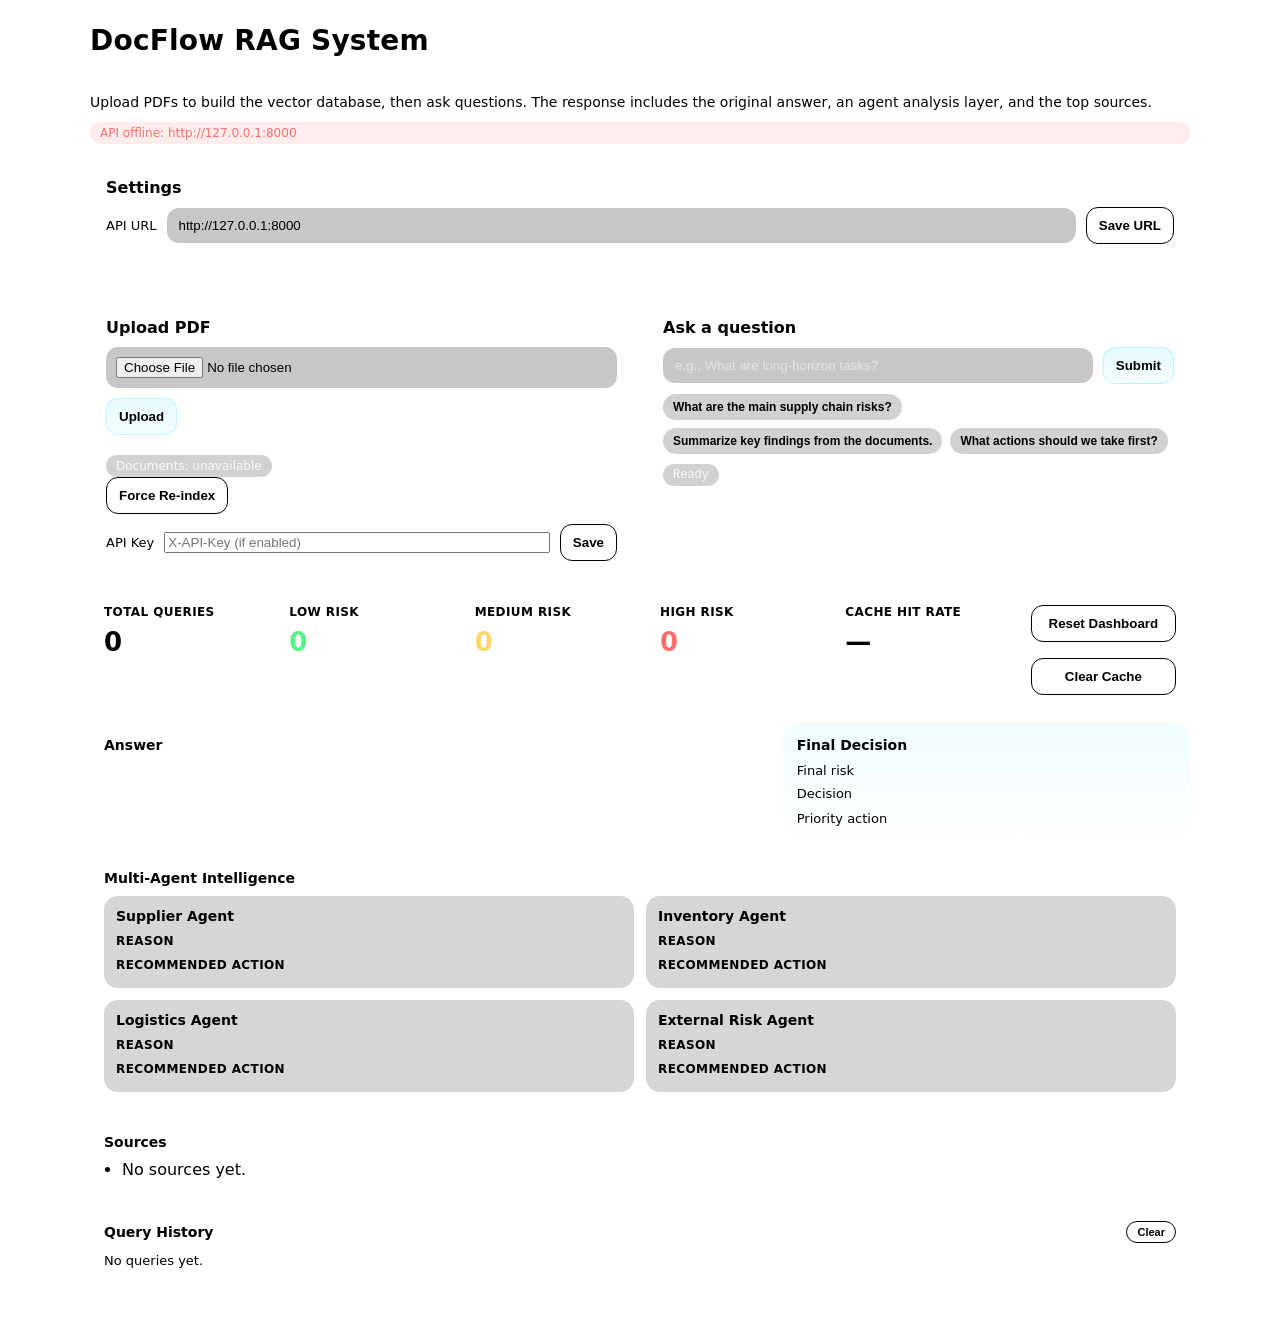
==== commit 7a6e01bc: "Runtime fixes and UI cleanup Add dynamic agent routing for research vs supply-chain PDFs, fix dashbo" ====
--- a/frontend/index.html
+++ b/frontend/index.html
@@ -121,7 +121,7 @@
         <section class="panel" style="grid-column: 1 / -1">
           <h3>Multi-Agent Intelligence</h3>
           <div class="agent-grid">
-            <div class="agent-card">
+            <div class="agent-card" data-agent="supplier">
               <h4>Supplier Agent</h4>
               <div id="supplierRisk"></div>
               <div class="field-label">Reason</div>
@@ -130,7 +130,7 @@
               <div id="supplierAction" class="text"></div>
             </div>
 
-            <div class="agent-card">
+            <div class="agent-card" data-agent="inventory">
               <h4>Inventory Agent</h4>
               <div id="inventoryRisk"></div>
               <div class="field-label">Reason</div>
@@ -139,7 +139,7 @@
               <div id="inventoryAction" class="text"></div>
             </div>
 
-            <div class="agent-card">
+            <div class="agent-card" data-agent="logistics">
               <h4>Logistics Agent</h4>
               <div id="logisticsRisk"></div>
               <div class="field-label">Reason</div>
@@ -148,7 +148,7 @@
               <div id="logisticsAction" class="text"></div>
             </div>
 
-            <div class="agent-card">
+            <div class="agent-card" data-agent="external_risk">
               <h4>External Risk Agent</h4>
               <div id="externalRiskRisk"></div>
               <div class="field-label">Reason</div>
--- a/frontend/css/styles.css
+++ b/frontend/css/styles.css
@@ -26,9 +26,9 @@
       }
 
       .container {
-        max-width: 980px;
+        max-width: 1100px;
         margin: 0 auto;
-        padding: 32px 16px 60px;
+        padding: 24px 16px 48px;
       }
 
       header {
@@ -178,15 +178,16 @@
       }
 
       .output {
-        margin-top: 14px;
+        margin-top: 16px;
         display: grid;
         grid-template-columns: 1fr;
-        gap: 12px;
+        gap: 14px;
+        align-items: start;
       }
 
       @media (min-width: 900px) {
         .output {
-          grid-template-columns: 1.2fr 0.8fr;
+          grid-template-columns: minmax(0, 1.25fr) minmax(0, 0.75fr);
         }
       }
 
@@ -195,6 +196,8 @@
         border: 1px solid var(--border);
         border-radius: 16px;
         padding: 14px;
+        min-width: 0;
+        overflow: hidden;
       }
 
       .panel h3 {
@@ -204,32 +207,19 @@
       }
 
       .dashboard {
-        margin-top: 14px;
+        margin-top: 16px;
         display: grid;
-        grid-template-columns: 1fr;
+        grid-template-columns: repeat(auto-fit, minmax(150px, 1fr));
         gap: 12px;
-      }
-
-      @media (min-width: 900px) {
-        .dashboard {
-          grid-template-columns: repeat(4, 1fr);
-        }
+        align-items: stretch;
       }
 
       .metric-card {
         background: var(--card2);
         border: 1px solid var(--border);
         border-radius: 16px;
-        padding: 14px;
-      }
-
-      .dashboard-actions {
-        display: flex;
-        align-items: end;
-      }
-
-      .dashboard-actions button {
-        width: 100%;
+        padding: 12px 14px;
+        min-width: 0;
       }
 
       .dashboard-actions {
@@ -237,6 +227,10 @@
         flex-direction: column;
         gap: 8px;
         justify-content: center;
+      }
+
+      .dashboard-actions button {
+        width: 100%;
       }
 
       .metric-label {
@@ -272,9 +266,22 @@
 
       .text {
         white-space: pre-wrap;
-        line-height: 1.55;
-        color: rgba(255, 255, 255, 0.9);
+        line-height: 1.5;
+        color: rgba(255, 255, 255, 0.94);
         font-size: 14px;
+        word-break: break-word;
+        overflow-wrap: anywhere;
+      }
+
+      #answerText {
+        min-height: 2.5em;
+        max-height: 420px;
+        overflow-y: auto;
+      }
+
+      #decisionText,
+      #priorityAction {
+        min-height: 1.2em;
       }
 
       ul {
@@ -311,6 +318,17 @@
         border-radius: 14px;
         padding: 12px;
         background: rgba(0, 0, 0, 0.16);
+        min-width: 0;
+      }
+
+      .agent-card.agent-skipped {
+        opacity: 0.55;
+        border-style: dashed;
+      }
+
+      .agent-card.agent-skipped .text {
+        color: var(--muted);
+        font-size: 13px;
       }
 
       .agent-card h4 {
@@ -530,7 +548,11 @@
       }
 
       .settings-panel {
-        margin-top: 14px;
+        margin-bottom: 14px;
+      }
+
+      .card + .grid {
+        margin-top: 0;
       }
 
       .error-state {
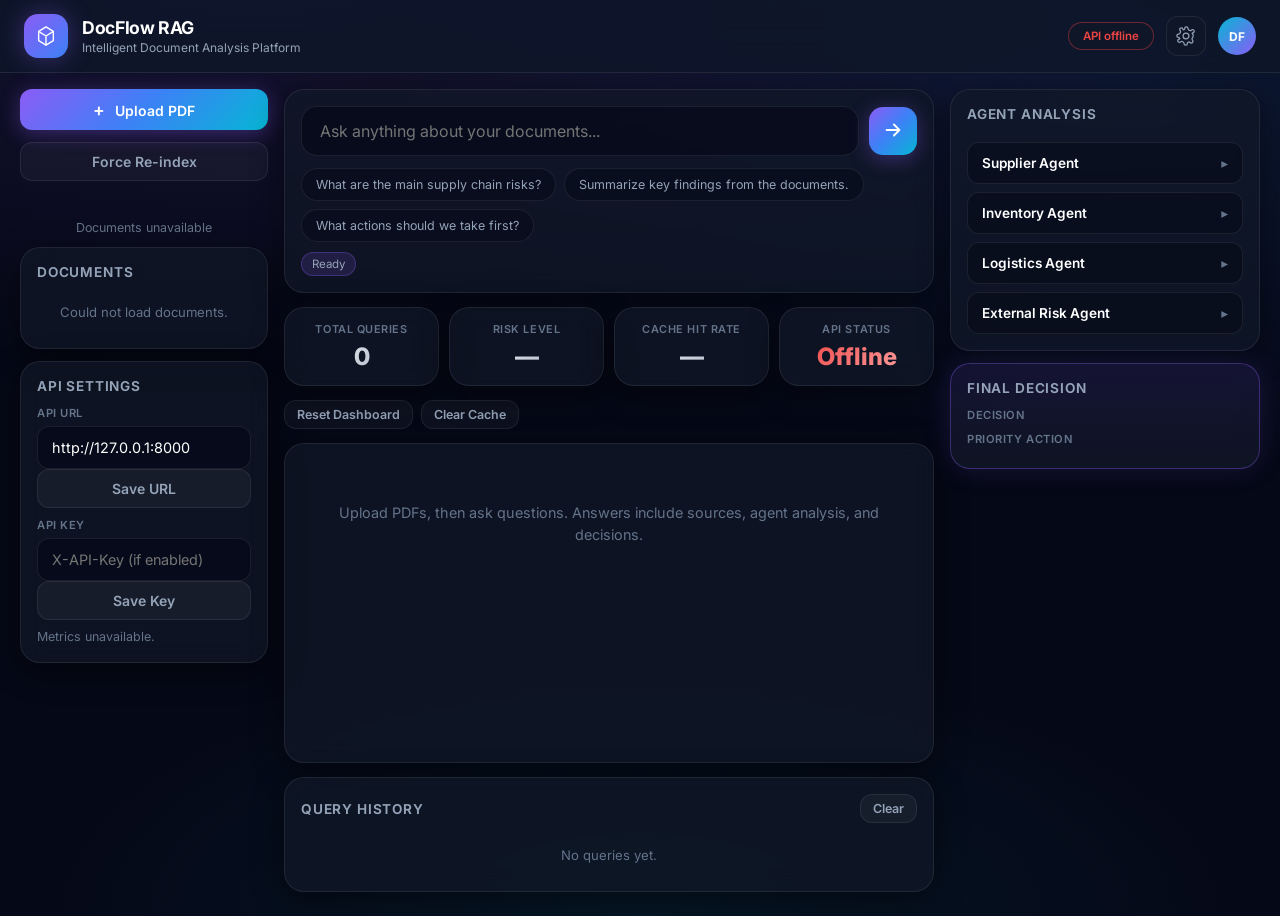
==== commit 99cce661: "Modern dark SaaS frontend redesign" ====
--- a/frontend/index.html
+++ b/frontend/index.html
@@ -3,182 +3,273 @@
   <head>
     <meta charset="utf-8" />
     <meta name="viewport" content="width=device-width, initial-scale=1" />
-    <title>DocFlow RAG System</title>
+    <title>DocFlow RAG</title>
+    <link rel="preconnect" href="https://fonts.googleapis.com" />
+    <link rel="preconnect" href="https://fonts.gstatic.com" crossorigin />
+    <link
+      href="https://fonts.googleapis.com/css2?family=Inter:wght@400;500;600;700&display=swap"
+      rel="stylesheet"
+    />
     <link rel="stylesheet" href="css/styles.css" />
   </head>
-  <body>
-    <div class="container">
-      <header>
-        <h1>DocFlow RAG System</h1>
-        <p class="tagline">Agentic RAG System for Intelligent Document Analysis</p>
-        <p class="subtitle">
-          Upload PDFs to build the vector database, then ask questions. The response includes the
-          original answer, an agent analysis layer, and the top sources.
-        </p>
-        <div id="apiBasePill" class="pill">API: checking…</div>
-      </header>
-
-      <section class="card settings-panel" aria-label="Settings">
-        <h2>Settings</h2>
-        <div class="row">
-          <label for="apiUrlInput">API URL</label>
-          <input id="apiUrlInput" type="text" placeholder="http://127.0.0.1:8000" />
-          <button id="saveApiUrlBtn" class="secondary" type="button">Save URL</button>
+  <body class="app-body">
+    <nav class="navbar" aria-label="Main navigation">
+      <div class="navbar-brand">
+        <div class="logo-mark" aria-hidden="true">
+          <svg viewBox="0 0 24 24" fill="none">
+            <path
+              d="M12 2L4 7v10l8 5 8-5V7l-8-5z"
+              stroke="currentColor"
+              stroke-width="1.5"
+              stroke-linejoin="round"
+            />
+            <path d="M12 12l8-5M12 12L4 7M12 12v10" stroke="currentColor" stroke-width="1.5" />
+          </svg>
         </div>
-        <div id="metricsPanel" class="text" style="margin-top: 10px; font-size: 12px">Metrics loading…</div>
-      </section>
-
-      <div class="grid">
-        <section class="card" aria-label="Upload PDF">
-          <h2>Upload PDF</h2>
-          <div class="row">
-            <input id="pdfFile" type="file" accept="application/pdf" />
-            <button id="uploadBtn">Upload</button>
-          </div>
-          <div id="uploadStatus" class="status" role="status" aria-live="polite"></div>
-          <div id="docCountPill" class="pill" style="margin-top: 10px"></div>
-          <div class="row" style="margin-bottom: 8px">
-            <button id="reindexBtn" class="secondary" type="button">Force Re-index</button>
-          </div>
-          <ul id="docList" class="doc-list"></ul>
-          <div class="row" style="margin-top: 10px">
-            <label for="apiKeyInput">API Key</label>
-            <input id="apiKeyInput" type="password" placeholder="X-API-Key (if enabled)" style="flex: 1" />
-            <button id="saveApiKeyBtn" class="secondary" type="button">Save</button>
-          </div>
-        </section>
-
-        <section class="card" aria-label="Ask a question">
-          <h2>Ask a question</h2>
-          <div class="row">
+        <div>
+          <div class="logo-title">DocFlow RAG</div>
+          <div class="logo-subtitle">Intelligent Document Analysis Platform</div>
+        </div>
+      </div>
+      <div class="navbar-actions">
+        <span id="apiBasePill" class="status-pill">Checking API…</span>
+        <button
+          id="settingsToggleBtn"
+          class="icon-btn"
+          type="button"
+          title="Settings"
+          aria-label="Open settings"
+        >
+          <svg viewBox="0 0 24 24" fill="none" aria-hidden="true">
+            <path
+              d="M12 15.5a3.5 3.5 0 1 0 0-7 3.5 3.5 0 0 0 0 7z"
+              stroke="currentColor"
+              stroke-width="1.5"
+            />
+            <path
+              d="M19.4 15a1.7 1.7 0 0 0 .34 1.87l.06.06a2 2 0 1 1-2.83 2.83l-.06-.06A1.7 1.7 0 0 0 15 19.4a1.7 1.7 0 0 0-1 .6 1.7 1.7 0 0 0-.4 1.1V21a2 2 0 1 1-4 0v-.1a1.7 1.7 0 0 0-1.1-1.7 1.7 1.7 0 0 0-1-.6 1.7 1.7 0 0 0-1.87.34l-.06.06a2 2 0 1 1-2.83-2.83l.06-.06A1.7 1.7 0 0 0 4.6 15a1.7 1.7 0 0 0-.6-1 1.7 1.7 0 0 0-1.1-.4H3a2 2 0 1 1 0-4h.1a1.7 1.7 0 0 0 1.7-1.1 1.7 1.7 0 0 0 .6-1 1.7 1.7 0 0 0-.34-1.87l-.06-.06a2 2 0 1 1 2.83-2.83l.06.06A1.7 1.7 0 0 0 9 4.6a1.7 1.7 0 0 0 1-.6 1.7 1.7 0 0 0 .4-1.1V3a2 2 0 1 1 4 0v.1a1.7 1.7 0 0 0 1.1 1.7 1.7 1.7 0 0 0 1 .6 1.7 1.7 0 0 0 1.87-.34l.06-.06a2 2 0 1 1 2.83 2.83l-.06.06A1.7 1.7 0 0 0 19.4 9c.37.31.69.72.9 1.2.21.48.32 1 .32 1.53s-.11 1.05-.32 1.53c-.21.48-.53.89-.9 1.2z"
+              stroke="currentColor"
+              stroke-width="1.5"
+            />
+          </svg>
+        </button>
+        <div class="avatar" title="DocFlow user" aria-hidden="true">DF</div>
+      </div>
+    </nav>
+
+    <div class="app-shell">
+      <!-- LEFT SIDEBAR -->
+      <aside class="sidebar sidebar-left" aria-label="Documents and settings">
+        <input id="pdfFile" type="file" accept="application/pdf" class="visually-hidden" />
+
+        <button id="uploadBtn" class="btn btn-gradient btn-block" type="button">
+          <span class="btn-icon">+</span> Upload PDF
+        </button>
+        <button id="reindexBtn" class="btn btn-ghost btn-block" type="button">Force Re-index</button>
+
+        <div id="uploadStatus" class="status-toast" role="status" aria-live="polite"></div>
+        <div id="docCountPill" class="sidebar-meta"></div>
+
+        <section class="glass-card">
+          <div class="card-head">
+            <h2>Documents</h2>
+          </div>
+          <ul id="docList" class="doc-grid"></ul>
+        </section>
+
+        <section class="glass-card api-settings-card">
+          <div class="card-head">
+            <h2>API Settings</h2>
+          </div>
+          <label class="field-label" for="apiUrlInput">API URL</label>
+          <input
+            id="apiUrlInput"
+            class="input"
+            type="text"
+            placeholder="http://127.0.0.1:8000"
+          />
+          <button id="saveApiUrlBtn" class="btn btn-ghost btn-block" type="button">Save URL</button>
+          <label class="field-label" for="apiKeyInput">API Key</label>
+          <input
+            id="apiKeyInput"
+            class="input"
+            type="password"
+            placeholder="X-API-Key (if enabled)"
+          />
+          <button id="saveApiKeyBtn" class="btn btn-ghost btn-block" type="button">Save Key</button>
+          <p id="metricsPanel" class="muted-text"></p>
+        </section>
+      </aside>
+
+      <!-- CENTER -->
+      <main class="main-panel" aria-label="Chat and analytics">
+        <section class="composer glass-card">
+          <div class="composer-row">
             <input
               id="questionInput"
+              class="composer-input"
               type="text"
-              placeholder="e.g., What are long-horizon tasks?"
+              placeholder="Ask anything about your documents..."
               autocomplete="off"
             />
-            <button id="askBtn">Submit</button>
-          </div>
-          <div class="suggestions" id="suggestions" aria-label="Suggested questions"></div>
-          <div class="row" style="margin-top: 10px">
-            <span class="pill mono" id="queryModePill">Ready</span>
-          </div>
-          <div id="queryStatus" class="status" role="status" aria-live="polite"></div>
-        </section>
-      </div>
-
-      <section class="dashboard" aria-label="Session dashboard">
-        <div class="metric-card">
-          <div class="metric-label">Total Queries</div>
-          <div id="totalQueries" class="metric-value">0</div>
+            <button id="askBtn" class="btn btn-gradient btn-send" type="button" aria-label="Send question">
+              <svg viewBox="0 0 24 24" fill="none" aria-hidden="true">
+                <path
+                  d="M5 12h14M13 6l6 6-6 6"
+                  stroke="currentColor"
+                  stroke-width="2"
+                  stroke-linecap="round"
+                  stroke-linejoin="round"
+                />
+              </svg>
+            </button>
+          </div>
+          <div id="suggestions" class="suggestions" aria-label="Suggested prompts"></div>
+          <div class="composer-meta">
+            <span id="queryModePill" class="meta-pill">Ready</span>
+            <span id="queryStatus" class="status-inline"></span>
+          </div>
+        </section>
+
+        <section class="metrics-row" aria-label="Dashboard metrics">
+          <div class="metric-card glass-card">
+            <span class="metric-label">Total Queries</span>
+            <span id="totalQueries" class="metric-value">0</span>
+          </div>
+          <div class="metric-card glass-card">
+            <span class="metric-label">Risk Level</span>
+            <span id="riskLevelMetric" class="metric-value">—</span>
+          </div>
+          <div class="metric-card glass-card">
+            <span class="metric-label">Cache Hit Rate</span>
+            <span id="cacheHitRate" class="metric-value">—</span>
+          </div>
+          <div class="metric-card glass-card">
+            <span class="metric-label">API Status</span>
+            <span id="apiStatusMetric" class="metric-value">—</span>
+          </div>
+        </section>
+
+        <section class="metrics-actions">
+          <button id="resetDashboardBtn" class="btn btn-ghost btn-sm" type="button">Reset Dashboard</button>
+          <button id="clearCacheBtn" class="btn btn-ghost btn-sm" type="button">Clear Cache</button>
+        </section>
+
+        <section class="chat-section glass-card" aria-label="Conversation">
+          <div id="chatMessages" class="chat-messages">
+            <div class="chat-welcome fade-in">
+              <p>Upload PDFs, then ask questions. Answers include sources, agent analysis, and decisions.</p>
+            </div>
+          </div>
+          <!-- Hidden anchors for legacy render targets -->
+          <div class="visually-hidden" aria-hidden="true">
+            <div id="answerText"></div>
+            <ul id="sourcesList"></ul>
+            <div id="responseMeta">
+              <span id="responseTime"></span>
+              <span id="cacheIndicator"></span>
+            </div>
+          </div>
+        </section>
+
+        <section class="history-section glass-card">
+          <div class="card-head">
+            <h2>Query History</h2>
+            <button id="clearHistoryBtn" class="btn btn-ghost btn-sm" type="button">Clear</button>
+          </div>
+          <ul id="historyList" class="history-list"></ul>
+        </section>
+      </main>
+
+      <!-- RIGHT SIDEBAR -->
+      <aside class="sidebar sidebar-right" aria-label="Agent analysis">
+        <section class="glass-card agents-panel">
+          <div class="card-head">
+            <h2>Agent Analysis</h2>
+          </div>
+
+          <details class="agent-accordion" data-agent="supplier">
+            <summary>
+              <span>Supplier Agent</span>
+              <span id="supplierRisk" class="accordion-badge"></span>
+            </summary>
+            <div class="accordion-body">
+              <div class="field-label">Reason</div>
+              <div id="supplierReason" class="agent-text"></div>
+              <div class="field-label">Recommended Action</div>
+              <div id="supplierAction" class="agent-text"></div>
+            </div>
+          </details>
+
+          <details class="agent-accordion" data-agent="inventory">
+            <summary>
+              <span>Inventory Agent</span>
+              <span id="inventoryRisk" class="accordion-badge"></span>
+            </summary>
+            <div class="accordion-body">
+              <div class="field-label">Reason</div>
+              <div id="inventoryReason" class="agent-text"></div>
+              <div class="field-label">Recommended Action</div>
+              <div id="inventoryAction" class="agent-text"></div>
+            </div>
+          </details>
+
+          <details class="agent-accordion" data-agent="logistics">
+            <summary>
+              <span>Logistics Agent</span>
+              <span id="logisticsRisk" class="accordion-badge"></span>
+            </summary>
+            <div class="accordion-body">
+              <div class="field-label">Reason</div>
+              <div id="logisticsReason" class="agent-text"></div>
+              <div class="field-label">Recommended Action</div>
+              <div id="logisticsAction" class="agent-text"></div>
+            </div>
+          </details>
+
+          <details class="agent-accordion" data-agent="external_risk">
+            <summary>
+              <span>External Risk Agent</span>
+              <span id="externalRiskRisk" class="accordion-badge"></span>
+            </summary>
+            <div class="accordion-body">
+              <div class="field-label">Reason</div>
+              <div id="externalRiskReason" class="agent-text"></div>
+              <div class="field-label">Recommended Action</div>
+              <div id="externalRiskAction" class="agent-text"></div>
+            </div>
+          </details>
+        </section>
+
+        <section class="glass-card decision-panel decision-card">
+          <div class="card-head">
+            <h2>Final Decision</h2>
+            <div id="decisionRisk"></div>
+          </div>
+          <div class="field-label">Decision</div>
+          <div id="decisionText" class="agent-text"></div>
+          <div class="field-label">Priority Action</div>
+          <div id="priorityAction" class="agent-text"></div>
+        </section>
+      </aside>
+    </div>
+
+    <dialog id="settingsDialog" class="settings-dialog">
+      <form method="dialog" class="settings-dialog-inner glass-card">
+        <div class="card-head">
+          <h2>Settings</h2>
+          <button class="icon-btn" type="submit" value="close" aria-label="Close settings">✕</button>
         </div>
-        <div class="metric-card">
-          <div class="metric-label">Low Risk</div>
-          <div id="lowRiskCount" class="metric-value low">0</div>
-        </div>
-        <div class="metric-card">
-          <div class="metric-label">Medium Risk</div>
-          <div id="mediumRiskCount" class="metric-value medium">0</div>
-        </div>
-        <div class="metric-card">
-          <div class="metric-label">High Risk</div>
-          <div id="highRiskCount" class="metric-value high">0</div>
-        </div>
-        <div class="metric-card">
-          <div class="metric-label">Cache Hit Rate</div>
-          <div id="cacheHitRate" class="metric-value">—</div>
-        </div>
-        <div class="metric-card dashboard-actions">
-          <button id="resetDashboardBtn" class="secondary" type="button">Reset Dashboard</button>
-          <button id="clearCacheBtn" class="secondary" type="button" style="margin-top: 8px">
-            Clear Cache
-          </button>
-        </div>
-      </section>
-
-      <div class="output" aria-label="Response output">
-        <section class="panel">
-          <h3>Answer</h3>
-          <div id="answerText" class="text">Ask a question to see an answer here.</div>
-          <div class="response-meta" id="responseMeta" style="display: none">
-            <span id="responseTime"></span>
-            <span id="cacheIndicator"></span>
-          </div>
-        </section>
-
-        <section class="panel decision-card">
-          <h3>Final Decision</h3>
-          <div class="kv">
-            <div class="k">Final risk</div>
-            <div id="decisionRisk" class="text"></div>
-            <div class="k">Decision</div>
-            <div id="decisionText" class="text"></div>
-            <div class="k">Priority action</div>
-            <div id="priorityAction" class="text"></div>
-          </div>
-        </section>
-
-        <section class="panel" style="grid-column: 1 / -1">
-          <h3>Multi-Agent Intelligence</h3>
-          <div class="agent-grid">
-            <div class="agent-card" data-agent="supplier">
-              <h4>Supplier Agent</h4>
-              <div id="supplierRisk"></div>
-              <div class="field-label">Reason</div>
-              <div id="supplierReason" class="text"></div>
-              <div class="field-label">Recommended Action</div>
-              <div id="supplierAction" class="text"></div>
-            </div>
-
-            <div class="agent-card" data-agent="inventory">
-              <h4>Inventory Agent</h4>
-              <div id="inventoryRisk"></div>
-              <div class="field-label">Reason</div>
-              <div id="inventoryReason" class="text"></div>
-              <div class="field-label">Recommended Action</div>
-              <div id="inventoryAction" class="text"></div>
-            </div>
-
-            <div class="agent-card" data-agent="logistics">
-              <h4>Logistics Agent</h4>
-              <div id="logisticsRisk"></div>
-              <div class="field-label">Reason</div>
-              <div id="logisticsReason" class="text"></div>
-              <div class="field-label">Recommended Action</div>
-              <div id="logisticsAction" class="text"></div>
-            </div>
-
-            <div class="agent-card" data-agent="external_risk">
-              <h4>External Risk Agent</h4>
-              <div id="externalRiskRisk"></div>
-              <div class="field-label">Reason</div>
-              <div id="externalRiskReason" class="text"></div>
-              <div class="field-label">Recommended Action</div>
-              <div id="externalRiskAction" class="text"></div>
-            </div>
-          </div>
-        </section>
-
-        <section class="panel" style="grid-column: 1 / -1">
-          <h3>Sources</h3>
-          <ul id="sourcesList">
-            <li>No sources yet.</li>
-          </ul>
-        </section>
-
-        <section class="history-panel">
-          <h3>
-            Query History
-            <button id="clearHistoryBtn" class="secondary" style="font-size: 11px; padding: 4px 10px">
-              Clear
-            </button>
-          </h3>
-          <ul class="history-list" id="historyList">
-            <li style="font-size: 13px; color: var(--muted)">No queries yet.</li>
-          </ul>
-        </section>
-      </div>
-    </div>
+        <p class="muted-text">Configure API URL, API key, and view system metrics.</p>
+        <label class="field-label" for="apiUrlInputDialog">API URL</label>
+        <input id="apiUrlInputDialog" class="input" type="text" />
+        <label class="field-label" for="apiKeyInputDialog">API Key</label>
+        <input id="apiKeyInputDialog" class="input" type="password" />
+        <menu class="dialog-actions">
+          <button class="btn btn-ghost" type="submit" value="close">Close</button>
+        </menu>
+      </form>
+    </dialog>
 
     <script src="js/api.js"></script>
     <script src="js/dashboard.js"></script>
--- a/frontend/css/styles.css
+++ b/frontend/css/styles.css
@@ -1,565 +1,1002 @@
-        --bg: #0b1220;
-        --card: rgba(255, 255, 255, 0.06);
-        --card2: rgba(255, 255, 255, 0.08);
-        --text: rgba(255, 255, 255, 0.92);
-        --muted: rgba(255, 255, 255, 0.72);
-        --border: rgba(255, 255, 255, 0.14);
-        --accent: #6ee7ff;
-        --danger: #ff6b6b;
-        --ok: #57f287;
-        --shadow: 0 16px 50px rgba(0, 0, 0, 0.45);
-      }
-
-      * {
-        box-sizing: border-box;
-      }
-
-      body {
-        margin: 0;
-        font-family: ui-sans-serif, system-ui, -apple-system, Segoe UI, Roboto, Helvetica,
-          Arial, "Apple Color Emoji", "Segoe UI Emoji";
-        color: var(--text);
-        background: radial-gradient(1200px 600px at 30% 0%, rgba(110, 231, 255, 0.14), transparent),
-          radial-gradient(900px 450px at 80% 30%, rgba(87, 242, 135, 0.12), transparent),
-          var(--bg);
-        min-height: 100vh;
-      }
-
-      .container {
-        max-width: 1100px;
-        margin: 0 auto;
-        padding: 24px 16px 48px;
-      }
-
-      header {
-        display: flex;
-        flex-direction: column;
-        gap: 10px;
-        margin-bottom: 18px;
-      }
-
-      h1 {
-        font-size: 28px;
-        font-weight: 700;
-        margin: 0;
-        letter-spacing: 0.2px;
-      }
-
-      .tagline {
-        margin: 0;
-        font-size: 13px;
-        color: rgba(255, 255, 255, 0.82);
-      }
-
-      .subtitle {
-        margin: 0;
-        color: var(--muted);
-        font-size: 14px;
-        line-height: 1.45;
-      }
-
-      .grid {
-        display: grid;
-        grid-template-columns: 1fr;
-        gap: 14px;
-      }
-
-      @media (min-width: 900px) {
-        .grid {
-          grid-template-columns: 1fr 1fr;
-        }
-      }
-
-      .card {
-        background: var(--card);
-        border: 1px solid var(--border);
-        border-radius: 16px;
-        padding: 16px;
-        box-shadow: var(--shadow);
-        backdrop-filter: blur(10px);
-      }
-
-      .card h2 {
-        margin: 0 0 10px;
-        font-size: 16px;
-        font-weight: 650;
-      }
-
-      .row {
-        display: flex;
-        gap: 10px;
-        align-items: center;
-        flex-wrap: wrap;
-      }
-
-      label {
-        font-size: 13px;
-        color: var(--muted);
-      }
-
-      input[type="file"] {
-        width: 100%;
-        padding: 10px;
-        border-radius: 12px;
-        border: 1px solid var(--border);
-        background: rgba(0, 0, 0, 0.22);
-        color: var(--text);
-      }
-
-      input[type="text"] {
-        flex: 1;
-        min-width: 220px;
-        padding: 10px 12px;
-        border-radius: 12px;
-        border: 1px solid var(--border);
-        background: rgba(0, 0, 0, 0.22);
-        color: var(--text);
-        outline: none;
-      }
-
-      input[type="text"]::placeholder {
-        color: rgba(255, 255, 255, 0.5);
-      }
-
-      button {
-        padding: 10px 12px;
-        border-radius: 12px;
-        border: 1px solid rgba(110, 231, 255, 0.35);
-        background: linear-gradient(180deg, rgba(110, 231, 255, 0.18), rgba(110, 231, 255, 0.08));
-        color: var(--text);
-        cursor: pointer;
-        font-weight: 650;
-      }
-
-      button:disabled {
-        cursor: not-allowed;
-        opacity: 0.55;
-      }
-
-      button.secondary {
-        border-color: var(--border);
-        background: rgba(255, 255, 255, 0.06);
-        color: var(--muted);
-      }
-
-      @keyframes spin {
-        from {
-          transform: rotate(0deg);
-        }
-        to {
-          transform: rotate(360deg);
-        }
-      }
-
-      .spinner {
-        width: 14px;
-        height: 14px;
-        border-radius: 50%;
-        border: 2px solid rgba(255, 255, 255, 0.35);
-        border-top-color: var(--accent);
-        animation: spin 0.8s linear infinite;
-        display: inline-block;
-        vertical-align: -2px;
-        margin-right: 8px;
-      }
-
-      .status {
-        margin-top: 10px;
-        font-size: 13px;
-        color: var(--muted);
-      }
-
-      .status.ok {
-        color: rgba(87, 242, 135, 0.95);
-      }
-
-      .status.err {
-        color: rgba(255, 107, 107, 0.95);
-      }
-
-      .output {
-        margin-top: 16px;
-        display: grid;
-        grid-template-columns: 1fr;
-        gap: 14px;
-        align-items: start;
-      }
-
-      @media (min-width: 900px) {
-        .output {
-          grid-template-columns: minmax(0, 1.25fr) minmax(0, 0.75fr);
-        }
-      }
-
-      .panel {
-        background: var(--card2);
-        border: 1px solid var(--border);
-        border-radius: 16px;
-        padding: 14px;
-        min-width: 0;
-        overflow: hidden;
-      }
-
-      .panel h3 {
-        margin: 0 0 10px;
-        font-size: 14px;
-        font-weight: 650;
-      }
-
-      .dashboard {
-        margin-top: 16px;
-        display: grid;
-        grid-template-columns: repeat(auto-fit, minmax(150px, 1fr));
-        gap: 12px;
-        align-items: stretch;
-      }
-
-      .metric-card {
-        background: var(--card2);
-        border: 1px solid var(--border);
-        border-radius: 16px;
-        padding: 12px 14px;
-        min-width: 0;
-      }
-
-      .dashboard-actions {
-        display: flex;
-        flex-direction: column;
-        gap: 8px;
-        justify-content: center;
-      }
-
-      .dashboard-actions button {
-        width: 100%;
-      }
-
-      .metric-label {
-        color: var(--muted);
-        font-size: 12px;
-        font-weight: 650;
-        text-transform: uppercase;
-        letter-spacing: 0.4px;
-      }
-
-      .metric-value {
-        margin-top: 8px;
-        font-size: 26px;
-        font-weight: 800;
-      }
-
-      .metric-value.low {
-        color: rgba(87, 242, 135, 0.98);
-      }
-
-      .metric-value.medium {
-        color: rgba(255, 214, 102, 0.98);
-      }
-
-      .metric-value.high {
-        color: rgba(255, 107, 107, 0.98);
-      }
-
-      .mono {
-        font-family: ui-monospace, SFMono-Regular, Menlo, Monaco, Consolas, "Liberation Mono",
-          "Courier New", monospace;
-      }
-
-      .text {
-        white-space: pre-wrap;
-        line-height: 1.5;
-        color: rgba(255, 255, 255, 0.94);
-        font-size: 14px;
-        word-break: break-word;
-        overflow-wrap: anywhere;
-      }
-
-      #answerText {
-        min-height: 2.5em;
-        max-height: 420px;
-        overflow-y: auto;
-      }
-
-      #decisionText,
-      #priorityAction {
-        min-height: 1.2em;
-      }
-
-      ul {
-        margin: 0;
-        padding-left: 18px;
-      }
-
-      .kv {
-        display: grid;
-        grid-template-columns: 140px 1fr;
-        gap: 8px 10px;
-        align-items: start;
-        font-size: 13px;
-      }
-
-      .kv .k {
-        color: var(--muted);
-      }
-
-      .agent-grid {
-        display: grid;
-        grid-template-columns: 1fr;
-        gap: 12px;
-      }
-
-      @media (min-width: 900px) {
-        .agent-grid {
-          grid-template-columns: repeat(2, 1fr);
-        }
-      }
-
-      .agent-card {
-        border: 1px solid var(--border);
-        border-radius: 14px;
-        padding: 12px;
-        background: rgba(0, 0, 0, 0.16);
-        min-width: 0;
-      }
-
-      .agent-card.agent-skipped {
-        opacity: 0.55;
-        border-style: dashed;
-      }
-
-      .agent-card.agent-skipped .text {
-        color: var(--muted);
-        font-size: 13px;
-      }
-
-      .agent-card h4 {
-        margin: 0 0 10px;
-        font-size: 14px;
-      }
-
-      .decision-card {
-        border-color: rgba(110, 231, 255, 0.28);
-        background: linear-gradient(180deg, rgba(110, 231, 255, 0.1), rgba(255, 255, 255, 0.06));
-      }
-
-      .field-label {
-        margin: 10px 0 4px;
-        color: var(--muted);
-        font-size: 12px;
-        font-weight: 650;
-        text-transform: uppercase;
-        letter-spacing: 0.4px;
-      }
-
-      .pill {
-        display: inline-flex;
-        align-items: center;
-        border: 1px solid var(--border);
-        padding: 4px 10px;
-        border-radius: 999px;
-        font-size: 12px;
-        color: rgba(255, 255, 255, 0.86);
-        background: rgba(0, 0, 0, 0.18);
-      }
-
-      .pill.online {
-        color: rgba(87, 242, 135, 0.98);
-        border-color: rgba(87, 242, 135, 0.45);
-        background: rgba(87, 242, 135, 0.12);
-      }
-
-      .pill.offline {
-        color: rgba(255, 107, 107, 0.98);
-        border-color: rgba(255, 107, 107, 0.45);
-        background: rgba(255, 107, 107, 0.12);
-      }
-
-      .risk {
-        display: inline-flex;
-        align-items: center;
-        padding: 4px 10px;
-        border-radius: 999px;
-        font-weight: 750;
-        letter-spacing: 0.3px;
-        border: 1px solid transparent;
-        width: fit-content;
-      }
-
-      .risk.low {
-        color: rgba(87, 242, 135, 0.98);
-        border-color: rgba(87, 242, 135, 0.45);
-        background: rgba(87, 242, 135, 0.12);
-      }
-
-      .risk.medium {
-        color: rgba(255, 214, 102, 0.98);
-        border-color: rgba(255, 214, 102, 0.45);
-        background: rgba(255, 214, 102, 0.12);
-      }
-
-      .risk.high {
-        color: rgba(255, 107, 107, 0.98);
-        border-color: rgba(255, 107, 107, 0.45);
-        background: rgba(255, 107, 107, 0.12);
-      }
-
-      .source-link {
-        color: rgba(110, 231, 255, 0.95);
-        text-decoration: none;
-        border-bottom: 1px dotted rgba(110, 231, 255, 0.5);
-        padding-bottom: 1px;
-      }
-
-      .source-link:hover {
-        border-bottom-style: solid;
-      }
-
-      .response-meta {
-        display: flex;
-        gap: 12px;
-        margin-top: 6px;
-        font-size: 12px;
-        color: var(--muted);
-      }
-
-      .response-meta span {
-        display: inline-flex;
-        align-items: center;
-        gap: 4px;
-      }
-
-      .history-panel {
-        background: var(--card2);
-        border: 1px solid var(--border);
-        border-radius: 16px;
-        padding: 14px;
-        grid-column: 1 / -1;
-      }
-
-      .history-panel h3 {
-        margin: 0 0 10px;
-        font-size: 14px;
-        font-weight: 650;
-        display: flex;
-        justify-content: space-between;
-        align-items: center;
-      }
-
-      .history-list {
-        list-style: none;
-        padding: 0;
-        margin: 0;
-        display: flex;
-        flex-direction: column;
-        gap: 6px;
-        max-height: 200px;
-        overflow-y: auto;
-      }
-
-      .history-item {
-        display: flex;
-        justify-content: space-between;
-        align-items: center;
-        padding: 8px 12px;
-        border-radius: 10px;
-        background: rgba(0, 0, 0, 0.18);
-        border: 1px solid var(--border);
-        cursor: pointer;
-        transition: background 0.15s;
-        font-size: 13px;
-      }
-
-      .history-item:hover {
-        background: rgba(110, 231, 255, 0.08);
-      }
-
-      .history-q {
-        flex: 1;
-        white-space: nowrap;
-        overflow: hidden;
-        text-overflow: ellipsis;
-        margin-right: 10px;
-      }
-
-      .history-meta {
-        display: flex;
-        gap: 10px;
-        flex-shrink: 0;
-        font-size: 11px;
-        color: var(--muted);
-      }
-
-      .doc-list {
-        margin: 8px 0 0;
-        padding-left: 18px;
-        font-size: 12px;
-        color: var(--muted);
-      }
-
-      .suggestions {
-        display: flex;
-        flex-wrap: wrap;
-        gap: 8px;
-        margin-top: 10px;
-      }
-
-      .suggestion-chip {
-        padding: 6px 10px;
-        border-radius: 999px;
-        border: 1px solid var(--border);
-        background: rgba(0, 0, 0, 0.18);
-        color: var(--muted);
-        font-size: 12px;
-        cursor: pointer;
-        transition: background 0.15s, color 0.15s;
-      }
-
-      .suggestion-chip:hover {
-        background: rgba(110, 231, 255, 0.1);
-        color: var(--text);
-      }
-
-      .doc-item {
-        display: flex;
-        justify-content: space-between;
-        align-items: center;
-        gap: 8px;
-      }
-
-      .skeleton {
-        background: linear-gradient(
-          90deg,
-          rgba(255, 255, 255, 0.06) 25%,
-          rgba(255, 255, 255, 0.14) 50%,
-          rgba(255, 255, 255, 0.06) 75%
-        );
-        background-size: 200% 100%;
-        animation: skeleton-pulse 1.2s ease-in-out infinite;
-        border-radius: 8px;
-        min-height: 14px;
-      }
-
-      @keyframes skeleton-pulse {
-        0% {
-          background-position: 200% 0;
-        }
-        100% {
-          background-position: -200% 0;
-        }
-      }
-
-      .settings-panel {
-        margin-bottom: 14px;
-      }
-
-      .card + .grid {
-        margin-top: 0;
-      }
-
-      .error-state {
-        border: 1px solid rgba(255, 107, 107, 0.45);
-        background: rgba(255, 107, 107, 0.08);
-        border-radius: 12px;
-        padding: 10px 12px;
-        color: rgba(255, 107, 107, 0.95);
-        font-size: 13px;
-      }
+:root {
+  --bg-main: #050816;
+  --bg-panel: #0f172a;
+  --bg-card: #111827;
+  --border: rgba(255, 255, 255, 0.08);
+  --text-primary: #ffffff;
+  --text-secondary: #94a3b8;
+  --text-muted: #64748b;
+  --purple: #8b5cf6;
+  --blue: #3b82f6;
+  --cyan: #06b6d4;
+  --green: #22c55e;
+  --yellow: #facc15;
+  --danger: #ef4444;
+  --radius: 20px;
+  --radius-sm: 12px;
+  --shadow: 0 8px 32px rgba(0, 0, 0, 0.45);
+  --glow: 0 0 24px rgba(139, 92, 246, 0.35);
+  --font: "Inter", ui-sans-serif, system-ui, -apple-system, sans-serif;
+  --sidebar-left: 20%;
+  --sidebar-right: 25%;
+  --transition: 0.2s ease;
+}
+
+*,
+*::before,
+*::after {
+  box-sizing: border-box;
+}
+
+html,
+body {
+  margin: 0;
+  padding: 0;
+  min-height: 100%;
+}
+
+body.app-body {
+  font-family: var(--font);
+  color: var(--text-primary);
+  background: var(--bg-main);
+  background-image: radial-gradient(ellipse 80% 50% at 20% -10%, rgba(139, 92, 246, 0.15), transparent),
+    radial-gradient(ellipse 60% 40% at 90% 10%, rgba(59, 130, 246, 0.12), transparent),
+    radial-gradient(ellipse 50% 30% at 50% 100%, rgba(6, 182, 212, 0.08), transparent);
+}
+
+.visually-hidden {
+  position: absolute;
+  width: 1px;
+  height: 1px;
+  padding: 0;
+  margin: -1px;
+  overflow: hidden;
+  clip: rect(0, 0, 0, 0);
+  border: 0;
+}
+
+/* ── Navbar ── */
+.navbar {
+  display: flex;
+  align-items: center;
+  justify-content: space-between;
+  padding: 14px 24px;
+  background: rgba(15, 23, 42, 0.85);
+  backdrop-filter: blur(16px);
+  border-bottom: 1px solid var(--border);
+  position: sticky;
+  top: 0;
+  z-index: 100;
+}
+
+.navbar-brand {
+  display: flex;
+  align-items: center;
+  gap: 14px;
+}
+
+.logo-mark {
+  width: 44px;
+  height: 44px;
+  border-radius: 14px;
+  background: linear-gradient(135deg, var(--purple), var(--blue));
+  display: grid;
+  place-items: center;
+  color: white;
+  box-shadow: var(--glow);
+}
+
+.logo-mark svg {
+  width: 22px;
+  height: 22px;
+}
+
+.logo-title {
+  font-size: 1.1rem;
+  font-weight: 700;
+  letter-spacing: -0.02em;
+}
+
+.logo-subtitle {
+  font-size: 0.75rem;
+  color: var(--text-secondary);
+  margin-top: 2px;
+}
+
+.navbar-actions {
+  display: flex;
+  align-items: center;
+  gap: 12px;
+}
+
+.status-pill {
+  font-size: 0.72rem;
+  font-weight: 600;
+  padding: 6px 14px;
+  border-radius: 999px;
+  border: 1px solid var(--border);
+  background: rgba(17, 24, 39, 0.8);
+  color: var(--text-secondary);
+  max-width: 280px;
+  overflow: hidden;
+  text-overflow: ellipsis;
+  white-space: nowrap;
+  transition: var(--transition);
+}
+
+.status-pill.online {
+  color: var(--green);
+  border-color: rgba(34, 197, 94, 0.4);
+  box-shadow: 0 0 12px rgba(34, 197, 94, 0.25);
+}
+
+.status-pill.offline {
+  color: var(--danger);
+  border-color: rgba(239, 68, 68, 0.4);
+}
+
+.avatar {
+  width: 38px;
+  height: 38px;
+  border-radius: 50%;
+  background: linear-gradient(135deg, var(--cyan), var(--purple));
+  display: grid;
+  place-items: center;
+  font-size: 0.75rem;
+  font-weight: 700;
+  color: white;
+}
+
+.icon-btn {
+  width: 40px;
+  height: 40px;
+  border-radius: var(--radius-sm);
+  border: 1px solid var(--border);
+  background: rgba(17, 24, 39, 0.6);
+  color: var(--text-secondary);
+  cursor: pointer;
+  display: grid;
+  place-items: center;
+  transition: var(--transition);
+}
+
+.icon-btn:hover {
+  color: var(--text-primary);
+  border-color: rgba(139, 92, 246, 0.5);
+  box-shadow: var(--glow);
+  transform: scale(1.05);
+}
+
+.icon-btn svg {
+  width: 20px;
+  height: 20px;
+}
+
+/* ── Shell layout ── */
+.app-shell {
+  display: grid;
+  grid-template-columns: minmax(220px, var(--sidebar-left)) 1fr minmax(260px, var(--sidebar-right));
+  gap: 16px;
+  padding: 16px 20px 24px;
+  min-height: calc(100vh - 72px);
+  align-items: start;
+}
+
+.sidebar {
+  display: flex;
+  flex-direction: column;
+  gap: 12px;
+  min-width: 0;
+}
+
+.main-panel {
+  display: flex;
+  flex-direction: column;
+  gap: 14px;
+  min-width: 0;
+}
+
+/* ── Glass cards ── */
+.glass-card {
+  background: rgba(17, 24, 39, 0.72);
+  backdrop-filter: blur(12px);
+  border: 1px solid var(--border);
+  border-radius: var(--radius);
+  padding: 16px;
+  box-shadow: var(--shadow);
+  transition: border-color var(--transition), box-shadow var(--transition), transform var(--transition);
+}
+
+.glass-card:hover {
+  border-color: rgba(139, 92, 246, 0.25);
+}
+
+.card-head {
+  display: flex;
+  align-items: center;
+  justify-content: space-between;
+  gap: 10px;
+  margin-bottom: 12px;
+}
+
+.card-head h2 {
+  margin: 0;
+  font-size: 0.85rem;
+  font-weight: 650;
+  text-transform: uppercase;
+  letter-spacing: 0.06em;
+  color: var(--text-secondary);
+}
+
+/* ── Buttons ── */
+.btn {
+  font-family: inherit;
+  font-size: 0.875rem;
+  font-weight: 600;
+  border-radius: var(--radius-sm);
+  border: none;
+  cursor: pointer;
+  padding: 10px 16px;
+  transition: transform var(--transition), box-shadow var(--transition), opacity var(--transition);
+}
+
+.btn:disabled {
+  opacity: 0.5;
+  cursor: not-allowed;
+  transform: none;
+}
+
+.btn-block {
+  width: 100%;
+}
+
+.btn-sm {
+  padding: 6px 12px;
+  font-size: 0.78rem;
+}
+
+.btn-gradient {
+  background: linear-gradient(135deg, var(--purple) 0%, var(--blue) 50%, var(--cyan) 100%);
+  color: white;
+  box-shadow: 0 4px 20px rgba(139, 92, 246, 0.35);
+}
+
+.btn-gradient:hover:not(:disabled) {
+  transform: scale(1.02);
+  box-shadow: var(--glow);
+}
+
+.btn-ghost {
+  background: rgba(255, 255, 255, 0.04);
+  border: 1px solid var(--border);
+  color: var(--text-secondary);
+}
+
+.btn-ghost:hover:not(:disabled) {
+  color: var(--text-primary);
+  border-color: rgba(139, 92, 246, 0.4);
+  box-shadow: 0 0 16px rgba(59, 130, 246, 0.2);
+}
+
+.btn-icon {
+  margin-right: 6px;
+  font-size: 1.1rem;
+}
+
+.btn-send {
+  width: 48px;
+  height: 48px;
+  padding: 0;
+  border-radius: 14px;
+  flex-shrink: 0;
+}
+
+.btn-send svg {
+  width: 22px;
+  height: 22px;
+}
+
+/* ── Inputs ── */
+.input,
+.composer-input {
+  width: 100%;
+  padding: 12px 14px;
+  border-radius: var(--radius-sm);
+  border: 1px solid var(--border);
+  background: rgba(5, 8, 22, 0.6);
+  color: var(--text-primary);
+  font-family: inherit;
+  font-size: 0.9rem;
+  outline: none;
+  transition: border-color var(--transition), box-shadow var(--transition);
+}
+
+.input:focus,
+.composer-input:focus {
+  border-color: rgba(139, 92, 246, 0.6);
+  box-shadow: 0 0 0 3px rgba(139, 92, 246, 0.2);
+}
+
+.composer-input {
+  flex: 1;
+  min-width: 0;
+  font-size: 1rem;
+  padding: 14px 18px;
+  border-radius: 16px;
+}
+
+.field-label {
+  display: block;
+  font-size: 0.7rem;
+  font-weight: 600;
+  text-transform: uppercase;
+  letter-spacing: 0.05em;
+  color: var(--text-muted);
+  margin: 10px 0 6px;
+}
+
+.muted-text {
+  font-size: 0.78rem;
+  color: var(--text-muted);
+  margin: 8px 0 0;
+  line-height: 1.4;
+}
+
+.sidebar-meta {
+  font-size: 0.78rem;
+  color: var(--text-muted);
+  text-align: center;
+}
+
+/* ── Status ── */
+.status-toast {
+  font-size: 0.8rem;
+  min-height: 1.2em;
+  padding: 4px 0;
+}
+
+.status-toast.ok {
+  color: var(--green);
+}
+
+.status-toast.err {
+  color: var(--danger);
+}
+
+.status-inline {
+  font-size: 0.78rem;
+  color: var(--text-muted);
+}
+
+.status-inline.ok {
+  color: var(--green);
+}
+
+.status-inline.err {
+  color: var(--danger);
+}
+
+/* ── Documents ── */
+.doc-grid {
+  list-style: none;
+  margin: 0;
+  padding: 0;
+  display: flex;
+  flex-direction: column;
+  gap: 8px;
+  max-height: 280px;
+  overflow-y: auto;
+}
+
+.doc-card {
+  display: flex;
+  align-items: center;
+  gap: 10px;
+  padding: 10px 12px;
+  border-radius: var(--radius-sm);
+  border: 1px solid var(--border);
+  background: rgba(5, 8, 22, 0.5);
+  transition: var(--transition);
+}
+
+.doc-card:hover {
+  border-color: rgba(139, 92, 246, 0.35);
+  box-shadow: 0 0 16px rgba(139, 92, 246, 0.15);
+}
+
+.doc-icon {
+  width: 36px;
+  height: 36px;
+  border-radius: 10px;
+  background: linear-gradient(135deg, rgba(239, 68, 68, 0.3), rgba(239, 68, 68, 0.1));
+  display: grid;
+  place-items: center;
+  font-size: 0.65rem;
+  font-weight: 700;
+  color: #fca5a5;
+  flex-shrink: 0;
+}
+
+.doc-info {
+  flex: 1;
+  min-width: 0;
+}
+
+.doc-name {
+  font-size: 0.8rem;
+  font-weight: 500;
+  white-space: nowrap;
+  overflow: hidden;
+  text-overflow: ellipsis;
+}
+
+.doc-size {
+  font-size: 0.7rem;
+  color: var(--text-muted);
+  margin-top: 2px;
+}
+
+.doc-delete {
+  width: 32px;
+  height: 32px;
+  border: none;
+  border-radius: 8px;
+  background: rgba(239, 68, 68, 0.15);
+  color: #f87171;
+  cursor: pointer;
+  display: grid;
+  place-items: center;
+  transition: var(--transition);
+  flex-shrink: 0;
+}
+
+.doc-delete:hover {
+  background: rgba(239, 68, 68, 0.3);
+  transform: scale(1.08);
+}
+
+.doc-empty {
+  font-size: 0.82rem;
+  color: var(--text-muted);
+  padding: 12px;
+  text-align: center;
+}
+
+/* ── Composer ── */
+.composer-row {
+  display: flex;
+  gap: 10px;
+  align-items: center;
+}
+
+.composer-meta {
+  display: flex;
+  flex-wrap: wrap;
+  gap: 10px;
+  align-items: center;
+  margin-top: 10px;
+}
+
+.meta-pill {
+  font-size: 0.72rem;
+  padding: 4px 10px;
+  border-radius: 999px;
+  background: rgba(139, 92, 246, 0.15);
+  border: 1px solid rgba(139, 92, 246, 0.3);
+  color: var(--text-secondary);
+}
+
+.suggestions {
+  display: flex;
+  flex-wrap: wrap;
+  gap: 8px;
+  margin-top: 12px;
+}
+
+.suggestion-chip {
+  font-family: inherit;
+  font-size: 0.78rem;
+  padding: 8px 14px;
+  border-radius: 999px;
+  border: 1px solid var(--border);
+  background: rgba(5, 8, 22, 0.5);
+  color: var(--text-secondary);
+  cursor: pointer;
+  transition: var(--transition);
+}
+
+.suggestion-chip:hover {
+  color: var(--text-primary);
+  border-color: rgba(6, 182, 212, 0.5);
+  box-shadow: 0 0 12px rgba(6, 182, 212, 0.2);
+  transform: translateY(-1px);
+}
+
+/* ── Metrics row ── */
+.metrics-row {
+  display: grid;
+  grid-template-columns: repeat(4, 1fr);
+  gap: 10px;
+}
+
+.metric-card {
+  padding: 14px 16px;
+  text-align: center;
+}
+
+.metric-label {
+  display: block;
+  font-size: 0.68rem;
+  font-weight: 600;
+  text-transform: uppercase;
+  letter-spacing: 0.05em;
+  color: var(--text-muted);
+}
+
+.metric-value {
+  display: block;
+  font-size: 1.5rem;
+  font-weight: 800;
+  margin-top: 6px;
+  background: linear-gradient(135deg, var(--text-primary), var(--text-secondary));
+  -webkit-background-clip: text;
+  -webkit-text-fill-color: transparent;
+  background-clip: text;
+}
+
+.metric-value.low {
+  background: linear-gradient(135deg, var(--green), #86efac);
+  -webkit-background-clip: text;
+  background-clip: text;
+}
+
+.metric-value.medium {
+  background: linear-gradient(135deg, var(--yellow), #fde047);
+  -webkit-background-clip: text;
+  background-clip: text;
+}
+
+.metric-value.high {
+  background: linear-gradient(135deg, var(--danger), #fca5a5);
+  -webkit-background-clip: text;
+  background-clip: text;
+}
+
+.metrics-actions {
+  display: flex;
+  gap: 8px;
+  flex-wrap: wrap;
+}
+
+/* ── Chat ── */
+.chat-section {
+  flex: 1;
+  min-height: 320px;
+  display: flex;
+  flex-direction: column;
+}
+
+.chat-messages {
+  flex: 1;
+  overflow-y: auto;
+  max-height: 480px;
+  display: flex;
+  flex-direction: column;
+  gap: 16px;
+  padding: 4px 2px;
+}
+
+.chat-welcome {
+  text-align: center;
+  padding: 24px 16px;
+  color: var(--text-muted);
+  font-size: 0.9rem;
+  line-height: 1.5;
+}
+
+.bubble {
+  max-width: 88%;
+  animation: fadeIn 0.35s ease;
+}
+
+.bubble-user {
+  align-self: flex-end;
+  margin-left: auto;
+}
+
+.bubble-ai {
+  align-self: flex-start;
+}
+
+.bubble-inner {
+  padding: 14px 16px;
+  border-radius: var(--radius);
+  border: 1px solid var(--border);
+  line-height: 1.55;
+  font-size: 0.9rem;
+}
+
+.bubble-user .bubble-inner {
+  background: linear-gradient(135deg, rgba(139, 92, 246, 0.35), rgba(59, 130, 246, 0.25));
+  border-color: rgba(139, 92, 246, 0.35);
+  border-bottom-right-radius: 6px;
+}
+
+.bubble-ai .bubble-inner {
+  background: rgba(15, 23, 42, 0.9);
+  border-color: var(--border);
+  border-bottom-left-radius: 6px;
+}
+
+.bubble-label {
+  font-size: 0.68rem;
+  font-weight: 600;
+  text-transform: uppercase;
+  letter-spacing: 0.05em;
+  color: var(--text-muted);
+  margin-bottom: 8px;
+}
+
+.bubble-answer {
+  color: var(--text-primary);
+  white-space: pre-wrap;
+  word-break: break-word;
+}
+
+.bubble-sources {
+  margin-top: 12px;
+  padding-top: 12px;
+  border-top: 1px solid var(--border);
+}
+
+.bubble-sources-title {
+  font-size: 0.7rem;
+  font-weight: 600;
+  color: var(--text-muted);
+  margin-bottom: 6px;
+}
+
+.bubble-sources ul {
+  margin: 0;
+  padding-left: 16px;
+  font-size: 0.8rem;
+  color: var(--cyan);
+}
+
+.bubble-meta {
+  display: flex;
+  flex-wrap: wrap;
+  gap: 10px;
+  align-items: center;
+  margin-top: 12px;
+  font-size: 0.72rem;
+  color: var(--text-muted);
+}
+
+.bubble-actions {
+  display: flex;
+  gap: 6px;
+  margin-top: 10px;
+}
+
+.feedback-btn {
+  width: 34px;
+  height: 34px;
+  border-radius: 10px;
+  border: 1px solid var(--border);
+  background: rgba(255, 255, 255, 0.04);
+  color: var(--text-muted);
+  cursor: pointer;
+  font-size: 0.9rem;
+  transition: var(--transition);
+}
+
+.feedback-btn:hover {
+  border-color: rgba(139, 92, 246, 0.5);
+  color: var(--text-primary);
+  transform: scale(1.08);
+}
+
+.feedback-btn.active-like {
+  color: var(--green);
+  border-color: rgba(34, 197, 94, 0.5);
+}
+
+.feedback-btn.active-dislike {
+  color: var(--danger);
+  border-color: rgba(239, 68, 68, 0.5);
+}
+
+.skeleton {
+  background: linear-gradient(
+    90deg,
+    rgba(255, 255, 255, 0.04) 25%,
+    rgba(255, 255, 255, 0.1) 50%,
+    rgba(255, 255, 255, 0.04) 75%
+  );
+  background-size: 200% 100%;
+  animation: shimmer 1.2s ease infinite;
+  border-radius: 8px;
+  min-height: 60px;
+}
+
+.spinner {
+  display: inline-block;
+  width: 14px;
+  height: 14px;
+  border: 2px solid rgba(255, 255, 255, 0.2);
+  border-top-color: var(--cyan);
+  border-radius: 50%;
+  animation: spin 0.7s linear infinite;
+  vertical-align: -2px;
+  margin-right: 6px;
+}
+
+/* ── History ── */
+.history-list {
+  list-style: none;
+  margin: 0;
+  padding: 0;
+  display: flex;
+  flex-direction: column;
+  gap: 6px;
+  max-height: 160px;
+  overflow-y: auto;
+}
+
+.history-item {
+  display: flex;
+  justify-content: space-between;
+  align-items: center;
+  gap: 10px;
+  padding: 10px 12px;
+  border-radius: var(--radius-sm);
+  border: 1px solid var(--border);
+  background: rgba(5, 8, 22, 0.4);
+  cursor: pointer;
+  font-size: 0.82rem;
+  transition: var(--transition);
+}
+
+.history-item:hover {
+  border-color: rgba(139, 92, 246, 0.4);
+  background: rgba(139, 92, 246, 0.08);
+}
+
+.history-q {
+  flex: 1;
+  white-space: nowrap;
+  overflow: hidden;
+  text-overflow: ellipsis;
+}
+
+.history-meta {
+  display: flex;
+  gap: 8px;
+  align-items: center;
+  flex-shrink: 0;
+  font-size: 0.72rem;
+  color: var(--text-muted);
+}
+
+/* ── Agents (right) ── */
+.agents-panel {
+  display: flex;
+  flex-direction: column;
+  gap: 8px;
+}
+
+.agent-accordion {
+  border: 1px solid var(--border);
+  border-radius: var(--radius-sm);
+  background: rgba(5, 8, 22, 0.45);
+  overflow: hidden;
+  transition: var(--transition);
+}
+
+.agent-accordion:hover {
+  border-color: rgba(139, 92, 246, 0.3);
+}
+
+.agent-accordion[open] {
+  border-color: rgba(59, 130, 246, 0.4);
+  box-shadow: 0 0 16px rgba(59, 130, 246, 0.12);
+}
+
+.agent-accordion.agent-skipped {
+  opacity: 0.55;
+}
+
+.agent-accordion summary {
+  list-style: none;
+  cursor: pointer;
+  padding: 12px 14px;
+  font-size: 0.85rem;
+  font-weight: 600;
+  display: flex;
+  align-items: center;
+  justify-content: space-between;
+  gap: 8px;
+  transition: var(--transition);
+}
+
+.agent-accordion summary::-webkit-details-marker {
+  display: none;
+}
+
+.agent-accordion summary::after {
+  content: "▸";
+  color: var(--text-muted);
+  transition: transform var(--transition);
+}
+
+.agent-accordion[open] summary::after {
+  transform: rotate(90deg);
+}
+
+.accordion-badge {
+  flex-shrink: 0;
+}
+
+.accordion-body {
+  padding: 0 14px 14px;
+  border-top: 1px solid var(--border);
+}
+
+.agent-text {
+  font-size: 0.82rem;
+  line-height: 1.5;
+  color: var(--text-secondary);
+  white-space: pre-wrap;
+  word-break: break-word;
+}
+
+.decision-panel {
+  border-color: rgba(139, 92, 246, 0.35);
+  background: linear-gradient(180deg, rgba(139, 92, 246, 0.12), rgba(17, 24, 39, 0.8));
+}
+
+.decision-card {
+  box-shadow: 0 0 28px rgba(139, 92, 246, 0.15);
+}
+
+/* ── Risk badges ── */
+.risk {
+  display: inline-flex;
+  align-items: center;
+  padding: 4px 10px;
+  border-radius: 999px;
+  font-size: 0.72rem;
+  font-weight: 700;
+  letter-spacing: 0.03em;
+}
+
+.risk.low {
+  color: var(--green);
+  background: rgba(34, 197, 94, 0.15);
+  border: 1px solid rgba(34, 197, 94, 0.35);
+}
+
+.risk.medium {
+  color: var(--yellow);
+  background: rgba(250, 204, 21, 0.12);
+  border: 1px solid rgba(250, 204, 21, 0.35);
+}
+
+.risk.high {
+  color: #f87171;
+  background: rgba(239, 68, 68, 0.12);
+  border: 1px solid rgba(239, 68, 68, 0.35);
+}
+
+/* ── Settings dialog ── */
+.settings-dialog {
+  border: none;
+  padding: 0;
+  background: transparent;
+  max-width: 420px;
+  width: calc(100% - 32px);
+}
+
+.settings-dialog::backdrop {
+  background: rgba(5, 8, 22, 0.75);
+  backdrop-filter: blur(4px);
+}
+
+.settings-dialog-inner {
+  margin: 0;
+}
+
+.dialog-actions {
+  display: flex;
+  justify-content: flex-end;
+  margin-top: 16px;
+  padding: 0;
+}
+
+/* ── Animations ── */
+@keyframes fadeIn {
+  from {
+    opacity: 0;
+    transform: translateY(8px);
+  }
+  to {
+    opacity: 1;
+    transform: translateY(0);
+  }
+}
+
+.fade-in {
+  animation: fadeIn 0.5s ease;
+}
+
+@keyframes shimmer {
+  0% {
+    background-position: 200% 0;
+  }
+  100% {
+    background-position: -200% 0;
+  }
+}
+
+@keyframes spin {
+  to {
+    transform: rotate(360deg);
+  }
+}
+
+/* ── Responsive ── */
+@media (max-width: 1100px) {
+  .app-shell {
+    grid-template-columns: 240px 1fr;
+  }
+
+  .sidebar-right {
+    grid-column: 1 / -1;
+    display: grid;
+    grid-template-columns: 1fr 1fr;
+    gap: 12px;
+  }
+
+  .agents-panel,
+  .decision-panel {
+    margin: 0;
+  }
+}
+
+@media (max-width: 768px) {
+  .app-shell {
+    grid-template-columns: 1fr;
+  }
+
+  .sidebar-left,
+  .sidebar-right {
+    display: contents;
+  }
+
+  .metrics-row {
+    grid-template-columns: repeat(2, 1fr);
+  }
+
+  .navbar-actions .status-pill {
+    max-width: 120px;
+  }
+
+  .logo-subtitle {
+    display: none;
+  }
+
+  .bubble {
+    max-width: 95%;
+  }
+}
+
+@media (max-width: 480px) {
+  .metrics-row {
+    grid-template-columns: 1fr 1fr;
+  }
+
+  .app-shell {
+    padding: 12px;
+  }
+}
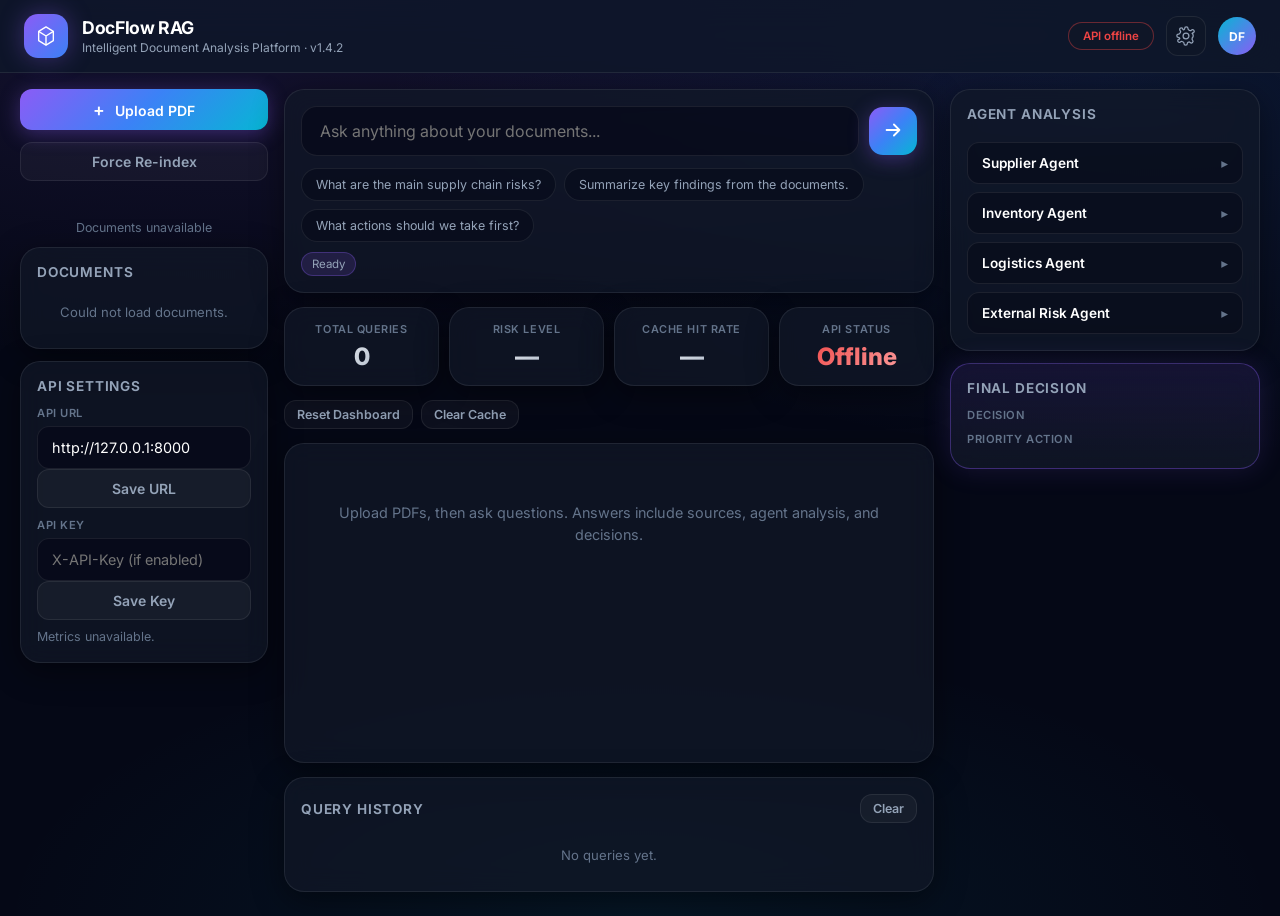
==== commit 4c10025a: "Minor v1.4.2 polish and Render API auto-detect" ====
--- a/frontend/index.html
+++ b/frontend/index.html
@@ -28,7 +28,7 @@
         </div>
         <div>
           <div class="logo-title">DocFlow RAG</div>
-          <div class="logo-subtitle">Intelligent Document Analysis Platform</div>
+          <div class="logo-subtitle">Intelligent Document Analysis Platform · v1.4.2</div>
         </div>
       </div>
       <div class="navbar-actions">
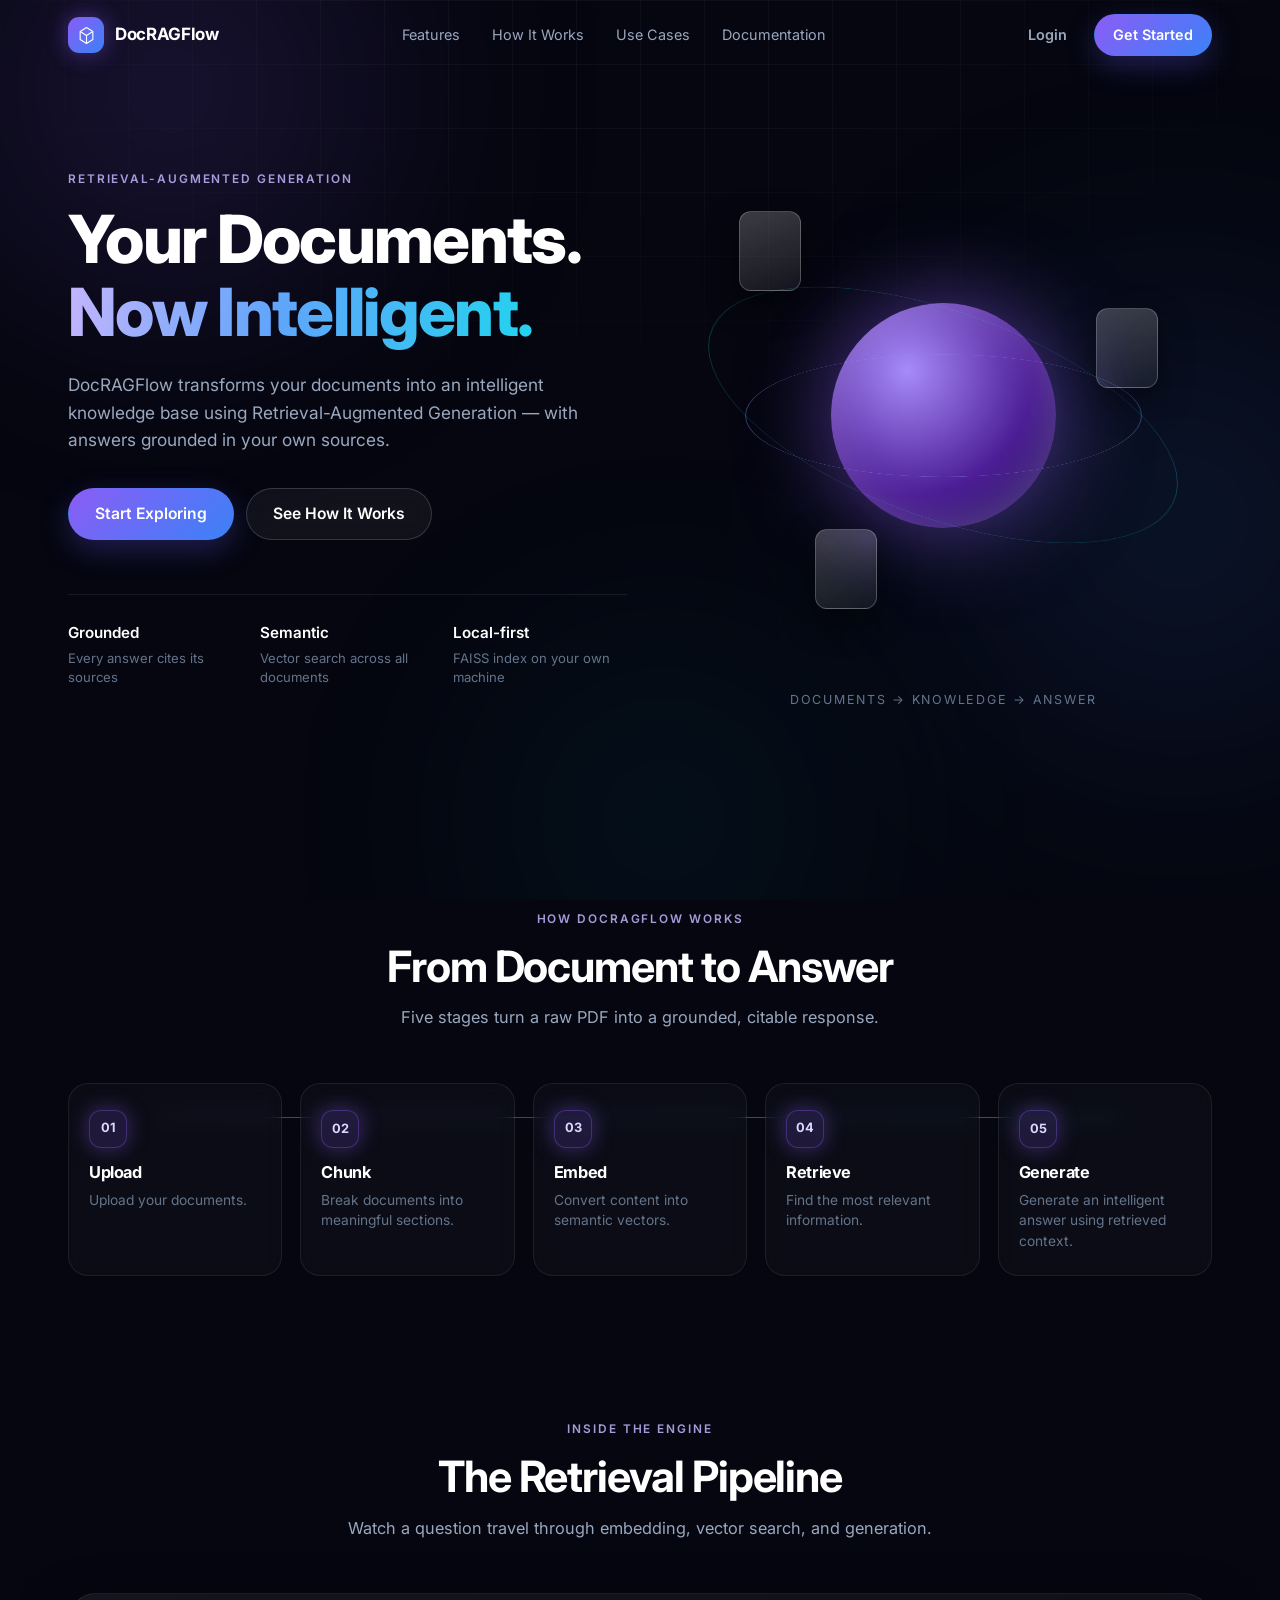
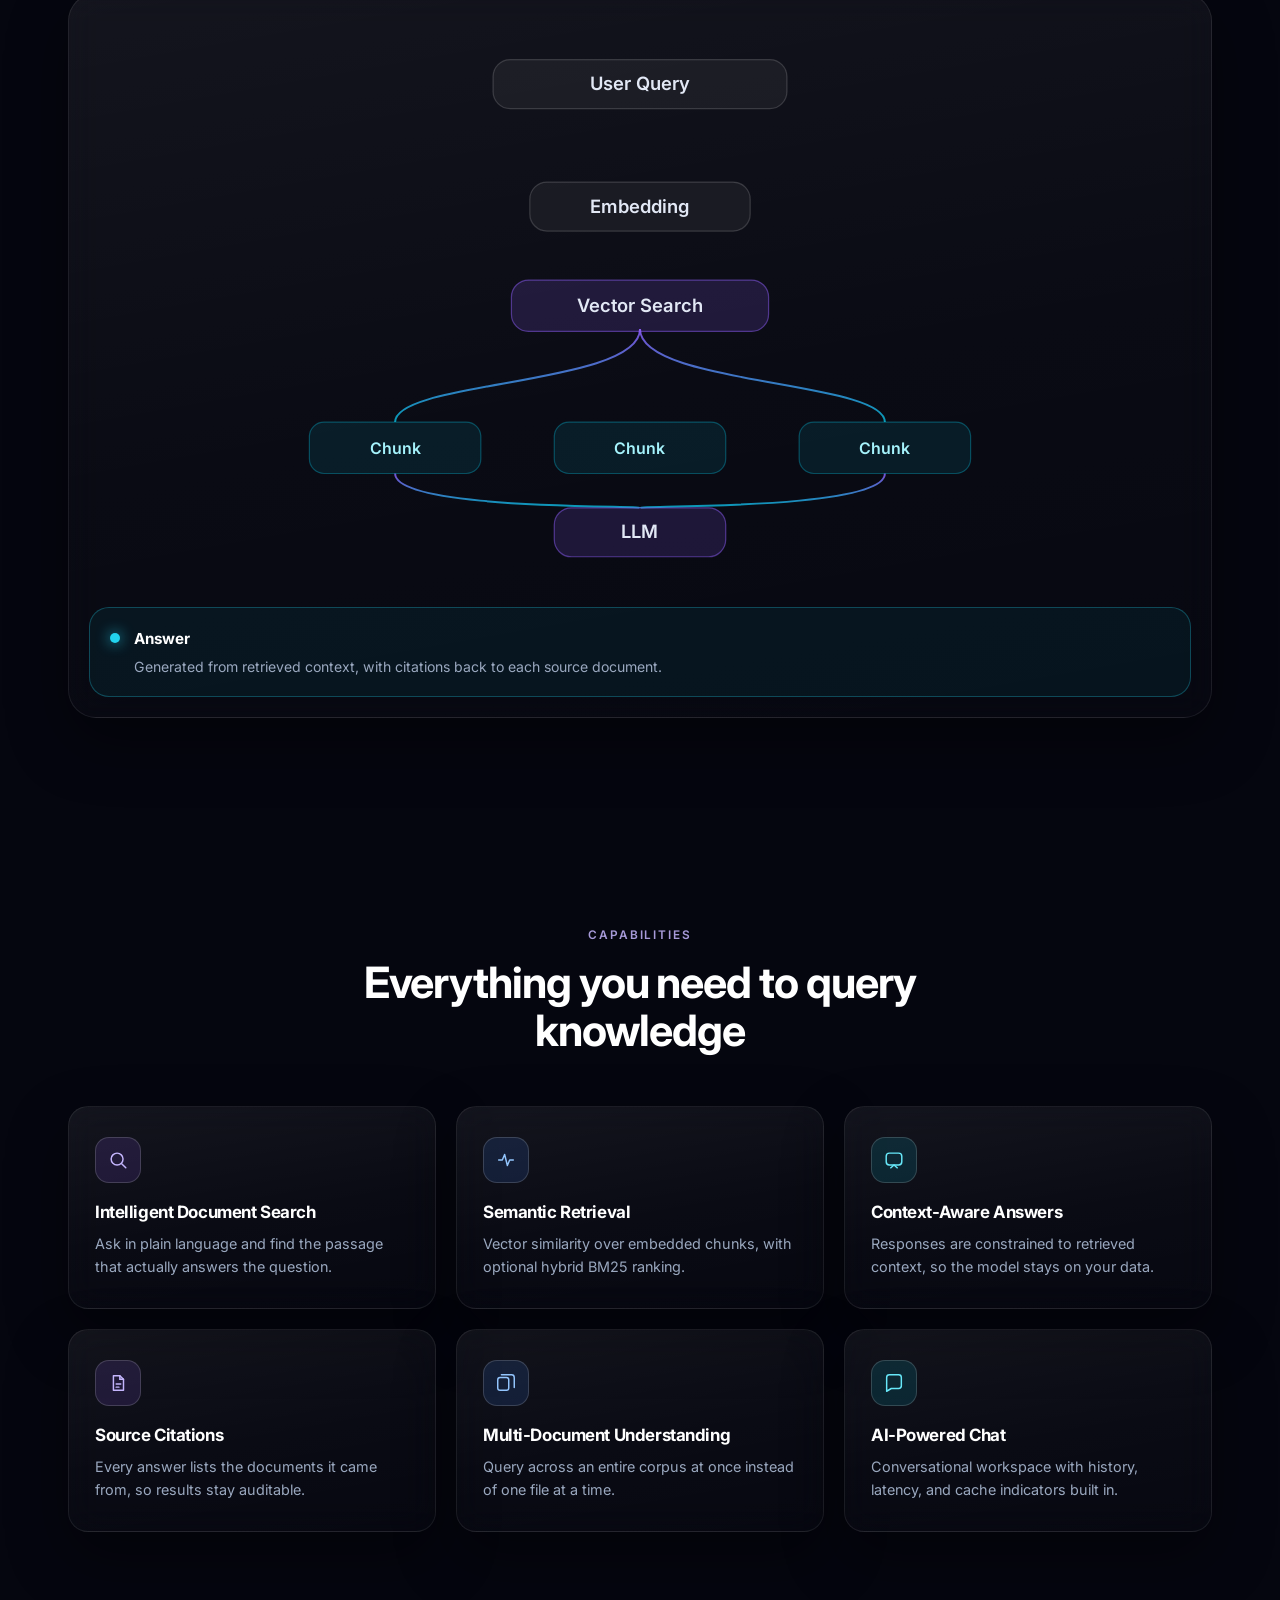
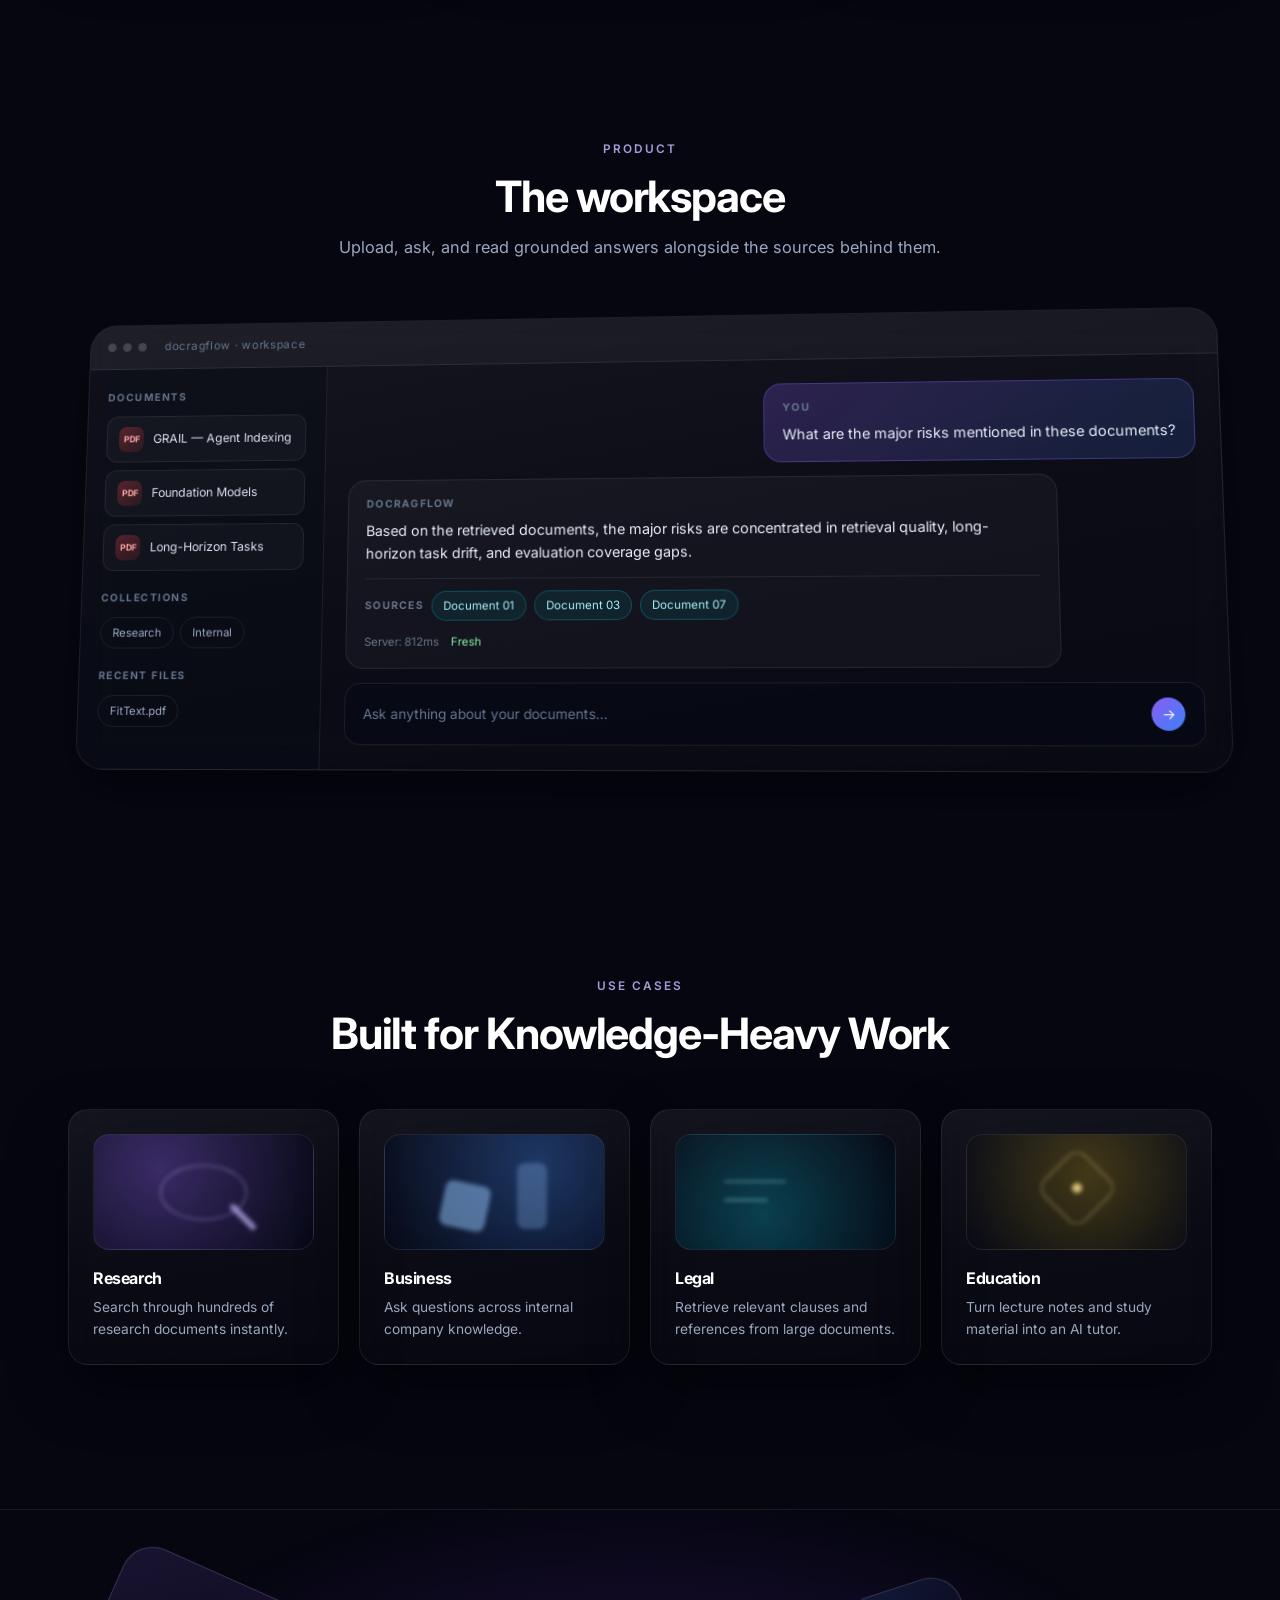
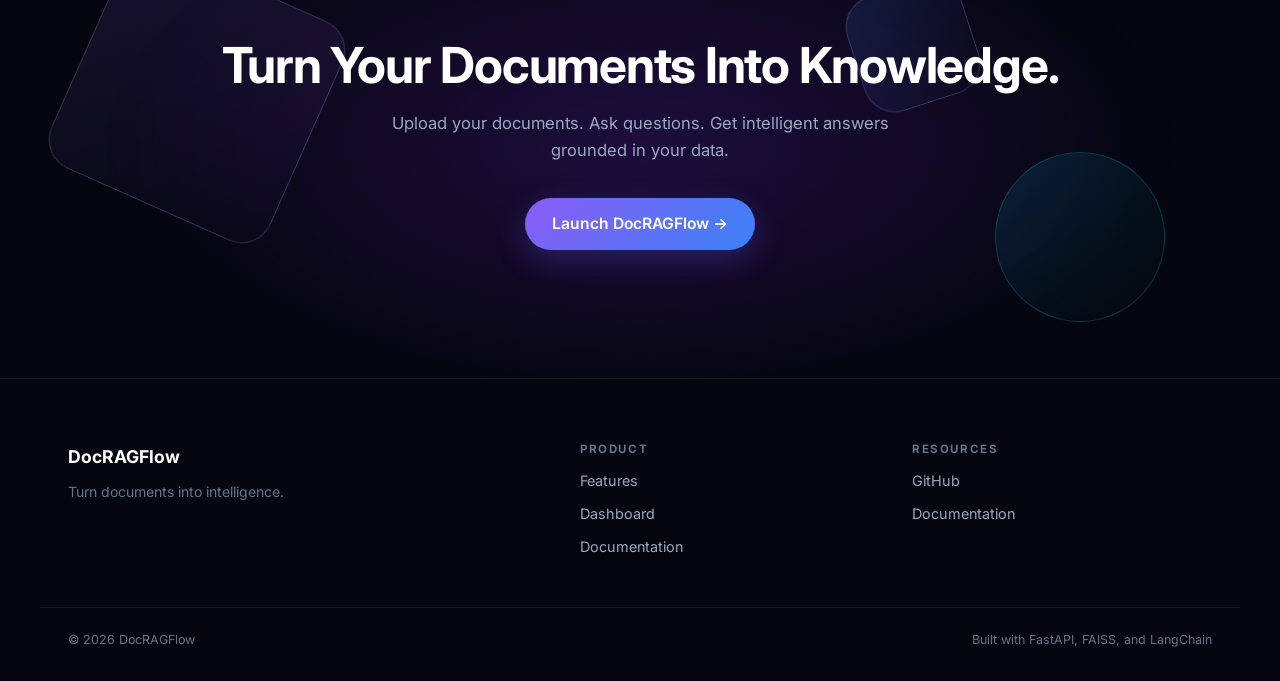
==== commit 17d785a5: "Redesign frontend: 3D landing page and routed workspace app shell Landing (index.html): new marketin" ====
--- a/frontend/index.html
+++ b/frontend/index.html
@@ -3,276 +3,450 @@
   <head>
     <meta charset="utf-8" />
     <meta name="viewport" content="width=device-width, initial-scale=1" />
-    <title>DocFlow RAG</title>
+    <title>DocRAGFlow — Turn documents into intelligence</title>
+    <meta
+      name="description"
+      content="DocRAGFlow transforms your documents into an intelligent knowledge base using Retrieval-Augmented Generation."
+    />
     <link rel="preconnect" href="https://fonts.googleapis.com" />
     <link rel="preconnect" href="https://fonts.gstatic.com" crossorigin />
     <link
-      href="https://fonts.googleapis.com/css2?family=Inter:wght@400;500;600;700&display=swap"
+      href="https://fonts.googleapis.com/css2?family=Inter:wght@400;500;600;700;800&display=swap"
       rel="stylesheet"
     />
-    <link rel="stylesheet" href="css/styles.css" />
+    <link rel="stylesheet" href="css/landing.css?v=2" />
   </head>
-  <body class="app-body">
-    <nav class="navbar" aria-label="Main navigation">
-      <div class="navbar-brand">
-        <div class="logo-mark" aria-hidden="true">
-          <svg viewBox="0 0 24 24" fill="none">
-            <path
-              d="M12 2L4 7v10l8 5 8-5V7l-8-5z"
-              stroke="currentColor"
-              stroke-width="1.5"
-              stroke-linejoin="round"
-            />
-            <path d="M12 12l8-5M12 12L4 7M12 12v10" stroke="currentColor" stroke-width="1.5" />
-          </svg>
-        </div>
-        <div>
-          <div class="logo-title">DocFlow RAG</div>
-          <div class="logo-subtitle">Intelligent Document Analysis Platform · v1.4.2</div>
+  <body class="landing">
+    <div class="ambient" aria-hidden="true">
+      <span class="ambient-glow ambient-glow--violet"></span>
+      <span class="ambient-glow ambient-glow--blue"></span>
+      <span class="ambient-glow ambient-glow--cyan"></span>
+      <span class="ambient-grid"></span>
+    </div>
+
+    <a class="skip-link" href="#hero">Skip to content</a>
+
+    <!-- ══ NAVBAR ══ -->
+    <header class="nav" id="siteNav">
+      <div class="shell nav-inner">
+        <a class="brand" href="#hero" aria-label="DocRAGFlow home">
+          <span class="brand-mark" aria-hidden="true">
+            <svg viewBox="0 0 24 24" fill="none">
+              <path
+                d="M12 2L4 7v10l8 5 8-5V7l-8-5z"
+                stroke="currentColor"
+                stroke-width="1.4"
+                stroke-linejoin="round"
+              />
+              <path d="M12 12l8-5M12 12L4 7M12 12v10" stroke="currentColor" stroke-width="1.4" />
+            </svg>
+          </span>
+          <span class="brand-text">DocRAGFlow</span>
+        </a>
+
+        <nav class="nav-links" id="navLinks" aria-label="Sections">
+          <a href="#features">Features</a>
+          <a href="#how">How It Works</a>
+          <a href="#usecases">Use Cases</a>
+          <a
+            href="https://github.com/anuragthippani1/DocFlow-RAG#readme"
+            target="_blank"
+            rel="noopener"
+            >Documentation</a
+          >
+        </nav>
+
+        <div class="nav-actions">
+          <a class="btn btn-quiet" href="app.html?settings=1">Login</a>
+          <a class="btn btn-primary" href="app.html">Get Started</a>
+          <button class="nav-toggle" id="navToggle" type="button" aria-expanded="false" aria-controls="navLinks" aria-label="Toggle navigation">
+            <span></span><span></span>
+          </button>
         </div>
       </div>
-      <div class="navbar-actions">
-        <span id="apiBasePill" class="status-pill">Checking API…</span>
-        <button
-          id="settingsToggleBtn"
-          class="icon-btn"
-          type="button"
-          title="Settings"
-          aria-label="Open settings"
-        >
-          <svg viewBox="0 0 24 24" fill="none" aria-hidden="true">
-            <path
-              d="M12 15.5a3.5 3.5 0 1 0 0-7 3.5 3.5 0 0 0 0 7z"
-              stroke="currentColor"
-              stroke-width="1.5"
-            />
-            <path
-              d="M19.4 15a1.7 1.7 0 0 0 .34 1.87l.06.06a2 2 0 1 1-2.83 2.83l-.06-.06A1.7 1.7 0 0 0 15 19.4a1.7 1.7 0 0 0-1 .6 1.7 1.7 0 0 0-.4 1.1V21a2 2 0 1 1-4 0v-.1a1.7 1.7 0 0 0-1.1-1.7 1.7 1.7 0 0 0-1-.6 1.7 1.7 0 0 0-1.87.34l-.06.06a2 2 0 1 1-2.83-2.83l.06-.06A1.7 1.7 0 0 0 4.6 15a1.7 1.7 0 0 0-.6-1 1.7 1.7 0 0 0-1.1-.4H3a2 2 0 1 1 0-4h.1a1.7 1.7 0 0 0 1.7-1.1 1.7 1.7 0 0 0 .6-1 1.7 1.7 0 0 0-.34-1.87l-.06-.06a2 2 0 1 1 2.83-2.83l.06.06A1.7 1.7 0 0 0 9 4.6a1.7 1.7 0 0 0 1-.6 1.7 1.7 0 0 0 .4-1.1V3a2 2 0 1 1 4 0v.1a1.7 1.7 0 0 0 1.1 1.7 1.7 1.7 0 0 0 1 .6 1.7 1.7 0 0 0 1.87-.34l.06-.06a2 2 0 1 1 2.83 2.83l-.06.06A1.7 1.7 0 0 0 19.4 9c.37.31.69.72.9 1.2.21.48.32 1 .32 1.53s-.11 1.05-.32 1.53c-.21.48-.53.89-.9 1.2z"
-              stroke="currentColor"
-              stroke-width="1.5"
-            />
-          </svg>
-        </button>
-        <div class="avatar" title="DocFlow user" aria-hidden="true">DF</div>
+    </header>
+
+    <main>
+      <!-- ══ HERO ══ -->
+      <section class="hero" id="hero">
+        <div class="shell hero-inner">
+          <div class="hero-copy">
+            <p class="eyebrow reveal" data-delay="0">Retrieval-Augmented Generation</p>
+            <h1 class="hero-title reveal" data-delay="1">
+              Your Documents.<br /><span class="gradient-text">Now Intelligent.</span>
+            </h1>
+            <p class="hero-sub reveal" data-delay="2">
+              DocRAGFlow transforms your documents into an intelligent knowledge base using
+              Retrieval-Augmented Generation — with answers grounded in your own sources.
+            </p>
+            <div class="hero-actions reveal" data-delay="3">
+              <a class="btn btn-primary btn-lg" href="app.html">Start Exploring</a>
+              <a class="btn btn-glass btn-lg" href="#how">See How It Works</a>
+            </div>
+            <dl class="hero-stats reveal" data-delay="4">
+              <div>
+                <dt>Grounded</dt>
+                <dd>Every answer cites its sources</dd>
+              </div>
+              <div>
+                <dt>Semantic</dt>
+                <dd>Vector search across all documents</dd>
+              </div>
+              <div>
+                <dt>Local-first</dt>
+                <dd>FAISS index on your own machine</dd>
+              </div>
+            </dl>
+          </div>
+
+          <div class="hero-visual reveal" data-delay="2">
+            <div class="scene" id="heroScene" data-parallax>
+              <canvas id="heroCanvas" aria-hidden="true"></canvas>
+              <!-- Shown until (or instead of) the WebGL scene -->
+              <div class="scene-fallback" id="sceneFallback" aria-hidden="true">
+                <span class="orb-core"></span>
+                <span class="orb-ring orb-ring--a"></span>
+                <span class="orb-ring orb-ring--b"></span>
+                <span class="orb-doc orb-doc--1"></span>
+                <span class="orb-doc orb-doc--2"></span>
+                <span class="orb-doc orb-doc--3"></span>
+              </div>
+            </div>
+            <p class="scene-caption">Documents → Knowledge → Answer</p>
+          </div>
+        </div>
+      </section>
+
+      <!-- ══ HOW IT WORKS ══ -->
+      <section class="section" id="how">
+        <div class="shell">
+          <header class="section-head reveal">
+            <p class="eyebrow">How DocRAGFlow works</p>
+            <h2>From Document to Answer</h2>
+            <p class="section-sub">
+              Five stages turn a raw PDF into a grounded, citable response.
+            </p>
+          </header>
+
+          <ol class="steps" id="steps">
+            <li class="step reveal" data-delay="0">
+              <span class="step-num">01</span>
+              <h3>Upload</h3>
+              <p>Upload your documents.</p>
+            </li>
+            <li class="step reveal" data-delay="1">
+              <span class="step-num">02</span>
+              <h3>Chunk</h3>
+              <p>Break documents into meaningful sections.</p>
+            </li>
+            <li class="step reveal" data-delay="2">
+              <span class="step-num">03</span>
+              <h3>Embed</h3>
+              <p>Convert content into semantic vectors.</p>
+            </li>
+            <li class="step reveal" data-delay="3">
+              <span class="step-num">04</span>
+              <h3>Retrieve</h3>
+              <p>Find the most relevant information.</p>
+            </li>
+            <li class="step reveal" data-delay="4">
+              <span class="step-num">05</span>
+              <h3>Generate</h3>
+              <p>Generate an intelligent answer using retrieved context.</p>
+            </li>
+          </ol>
+        </div>
+      </section>
+
+      <!-- ══ RAG PIPELINE ══ -->
+      <section class="section section--tight" id="pipeline">
+        <div class="shell">
+          <header class="section-head reveal">
+            <p class="eyebrow">Inside the engine</p>
+            <h2>The Retrieval Pipeline</h2>
+            <p class="section-sub">
+              Watch a question travel through embedding, vector search, and generation.
+            </p>
+          </header>
+
+          <div class="flow glass reveal" id="flow">
+            <svg class="flow-svg" viewBox="0 0 900 470" role="img" aria-label="RAG pipeline diagram">
+              <defs>
+                <linearGradient id="flowStroke" x1="0" y1="0" x2="0" y2="1">
+                  <stop offset="0%" stop-color="#8b5cf6" />
+                  <stop offset="100%" stop-color="#06b6d4" />
+                </linearGradient>
+              </defs>
+              <g class="flow-lines" stroke="url(#flowStroke)" fill="none" stroke-width="1.6">
+                <path class="flow-line" d="M450 74 L450 134" />
+                <path class="flow-line" d="M450 194 L450 254" />
+                <path class="flow-line" d="M450 254 C450 300 250 296 250 330" />
+                <path class="flow-line" d="M450 254 L450 330" />
+                <path class="flow-line" d="M450 254 C450 300 650 296 650 330" />
+                <path class="flow-line" d="M250 372 C250 402 450 398 450 400" />
+                <path class="flow-line" d="M450 372 L450 400" />
+                <path class="flow-line" d="M650 372 C650 402 450 398 450 400" />
+              </g>
+              <g class="flow-nodes">
+                <g class="flow-node" data-node="0">
+                  <rect x="330" y="34" width="240" height="40" rx="14" />
+                  <text x="450" y="59">User Query</text>
+                </g>
+                <g class="flow-node" data-node="1">
+                  <rect x="360" y="134" width="180" height="40" rx="14" />
+                  <text x="450" y="159">Embedding</text>
+                </g>
+                <g class="flow-node flow-node--key" data-node="2">
+                  <rect x="345" y="214" width="210" height="42" rx="14" />
+                  <text x="450" y="240">Vector Search</text>
+                </g>
+                <g class="flow-node flow-node--chunk" data-node="3">
+                  <rect x="180" y="330" width="140" height="42" rx="12" />
+                  <text x="250" y="356">Chunk</text>
+                </g>
+                <g class="flow-node flow-node--chunk" data-node="3">
+                  <rect x="380" y="330" width="140" height="42" rx="12" />
+                  <text x="450" y="356">Chunk</text>
+                </g>
+                <g class="flow-node flow-node--chunk" data-node="3">
+                  <rect x="580" y="330" width="140" height="42" rx="12" />
+                  <text x="650" y="356">Chunk</text>
+                </g>
+                <g class="flow-node flow-node--key" data-node="4">
+                  <rect x="380" y="400" width="140" height="40" rx="14" />
+                  <text x="450" y="425">LLM</text>
+                </g>
+              </g>
+            </svg>
+
+            <div class="flow-answer">
+              <span class="flow-answer-dot" aria-hidden="true"></span>
+              <div>
+                <strong>Answer</strong>
+                <p>Generated from retrieved context, with citations back to each source document.</p>
+              </div>
+            </div>
+          </div>
+        </div>
+      </section>
+
+      <!-- ══ FEATURES ══ -->
+      <section class="section" id="features">
+        <div class="shell">
+          <header class="section-head reveal">
+            <p class="eyebrow">Capabilities</p>
+            <h2>Everything you need to query knowledge</h2>
+          </header>
+
+          <div class="cards" data-tilt-group>
+            <article class="card glass reveal" data-delay="0" data-tilt>
+              <span class="card-icon card-icon--violet" aria-hidden="true">
+                <svg viewBox="0 0 24 24" fill="none">
+                  <circle cx="11" cy="11" r="6.5" stroke="currentColor" stroke-width="1.6" />
+                  <path d="M16 16l4.5 4.5" stroke="currentColor" stroke-width="1.6" stroke-linecap="round" />
+                </svg>
+              </span>
+              <h3>Intelligent Document Search</h3>
+              <p>Ask in plain language and find the passage that actually answers the question.</p>
+            </article>
+
+            <article class="card glass reveal" data-delay="1" data-tilt>
+              <span class="card-icon card-icon--blue" aria-hidden="true">
+                <svg viewBox="0 0 24 24" fill="none">
+                  <path d="M4 12h4l2.5-6 3 12L16 12h4" stroke="currentColor" stroke-width="1.6" stroke-linecap="round" stroke-linejoin="round" />
+                </svg>
+              </span>
+              <h3>Semantic Retrieval</h3>
+              <p>Vector similarity over embedded chunks, with optional hybrid BM25 ranking.</p>
+            </article>
+
+            <article class="card glass reveal" data-delay="2" data-tilt>
+              <span class="card-icon card-icon--cyan" aria-hidden="true">
+                <svg viewBox="0 0 24 24" fill="none">
+                  <rect x="3.5" y="4.5" width="17" height="13" rx="3.5" stroke="currentColor" stroke-width="1.6" />
+                  <path d="M8 21l4-3.5 4 3.5" stroke="currentColor" stroke-width="1.6" stroke-linejoin="round" />
+                </svg>
+              </span>
+              <h3>Context-Aware Answers</h3>
+              <p>Responses are constrained to retrieved context, so the model stays on your data.</p>
+            </article>
+
+            <article class="card glass reveal" data-delay="0" data-tilt>
+              <span class="card-icon card-icon--violet" aria-hidden="true">
+                <svg viewBox="0 0 24 24" fill="none">
+                  <path d="M7 4h7l4 4v12H7z" stroke="currentColor" stroke-width="1.6" stroke-linejoin="round" />
+                  <path d="M14 4v4h4M10 13h5M10 16.5h3" stroke="currentColor" stroke-width="1.6" stroke-linecap="round" />
+                </svg>
+              </span>
+              <h3>Source Citations</h3>
+              <p>Every answer lists the documents it came from, so results stay auditable.</p>
+            </article>
+
+            <article class="card glass reveal" data-delay="1" data-tilt>
+              <span class="card-icon card-icon--blue" aria-hidden="true">
+                <svg viewBox="0 0 24 24" fill="none">
+                  <rect x="3" y="6" width="12" height="14" rx="2.5" stroke="currentColor" stroke-width="1.6" />
+                  <path d="M7 3h11a3 3 0 0 1 3 3v11" stroke="currentColor" stroke-width="1.6" stroke-linecap="round" />
+                </svg>
+              </span>
+              <h3>Multi-Document Understanding</h3>
+              <p>Query across an entire corpus at once instead of one file at a time.</p>
+            </article>
+
+            <article class="card glass reveal" data-delay="2" data-tilt>
+              <span class="card-icon card-icon--cyan" aria-hidden="true">
+                <svg viewBox="0 0 24 24" fill="none">
+                  <path d="M20 15a3 3 0 0 1-3 3H9l-5 3V6a3 3 0 0 1 3-3h10a3 3 0 0 1 3 3z" stroke="currentColor" stroke-width="1.6" stroke-linejoin="round" />
+                </svg>
+              </span>
+              <h3>AI-Powered Chat</h3>
+              <p>Conversational workspace with history, latency, and cache indicators built in.</p>
+            </article>
+          </div>
+        </div>
+      </section>
+
+      <!-- ══ PRODUCT PREVIEW ══ -->
+      <section class="section" id="preview">
+        <div class="shell">
+          <header class="section-head reveal">
+            <p class="eyebrow">Product</p>
+            <h2>The workspace</h2>
+            <p class="section-sub">
+              Upload, ask, and read grounded answers alongside the sources behind them.
+            </p>
+          </header>
+
+          <div class="mock-wrap reveal" data-parallax data-parallax-strength="6">
+            <div class="mock glass">
+              <div class="mock-bar">
+                <span class="dot"></span><span class="dot"></span><span class="dot"></span>
+                <span class="mock-url">docragflow · workspace</span>
+              </div>
+              <div class="mock-body">
+                <aside class="mock-side">
+                  <p class="mock-label">Documents</p>
+                  <ul class="mock-docs">
+                    <li><span class="pdf">PDF</span> GRAIL — Agent Indexing</li>
+                    <li><span class="pdf">PDF</span> Foundation Models</li>
+                    <li><span class="pdf">PDF</span> Long-Horizon Tasks</li>
+                  </ul>
+                  <p class="mock-label">Collections</p>
+                  <ul class="mock-chips">
+                    <li>Research</li>
+                    <li>Internal</li>
+                  </ul>
+                  <p class="mock-label">Recent files</p>
+                  <ul class="mock-chips">
+                    <li>FitText.pdf</li>
+                  </ul>
+                </aside>
+
+                <div class="mock-main">
+                  <div class="mock-msg mock-msg--user">
+                    <span class="mock-role">You</span>
+                    <p>What are the major risks mentioned in these documents?</p>
+                  </div>
+                  <div class="mock-msg mock-msg--ai">
+                    <span class="mock-role">DocRAGFlow</span>
+                    <p>
+                      Based on the retrieved documents, the major risks are concentrated in retrieval
+                      quality, long-horizon task drift, and evaluation coverage gaps.
+                    </p>
+                    <div class="mock-sources">
+                      <span>Sources</span>
+                      <em>Document 01</em><em>Document 03</em><em>Document 07</em>
+                    </div>
+                    <div class="mock-meta">
+                      <span>Server: 812ms</span><span class="fresh">Fresh</span>
+                    </div>
+                  </div>
+                  <div class="mock-composer">
+                    <span>Ask anything about your documents…</span>
+                    <i aria-hidden="true">→</i>
+                  </div>
+                </div>
+              </div>
+            </div>
+          </div>
+        </div>
+      </section>
+
+      <!-- ══ USE CASES ══ -->
+      <section class="section" id="usecases">
+        <div class="shell">
+          <header class="section-head reveal">
+            <p class="eyebrow">Use cases</p>
+            <h2>Built for Knowledge-Heavy Work</h2>
+          </header>
+
+          <div class="usecases">
+            <article class="usecase glass reveal" data-delay="0">
+              <span class="usecase-art usecase-art--research" aria-hidden="true"></span>
+              <h3>Research</h3>
+              <p>Search through hundreds of research documents instantly.</p>
+            </article>
+            <article class="usecase glass reveal" data-delay="1">
+              <span class="usecase-art usecase-art--business" aria-hidden="true"></span>
+              <h3>Business</h3>
+              <p>Ask questions across internal company knowledge.</p>
+            </article>
+            <article class="usecase glass reveal" data-delay="2">
+              <span class="usecase-art usecase-art--legal" aria-hidden="true"></span>
+              <h3>Legal</h3>
+              <p>Retrieve relevant clauses and references from large documents.</p>
+            </article>
+            <article class="usecase glass reveal" data-delay="3">
+              <span class="usecase-art usecase-art--education" aria-hidden="true"></span>
+              <h3>Education</h3>
+              <p>Turn lecture notes and study material into an AI tutor.</p>
+            </article>
+          </div>
+        </div>
+      </section>
+
+      <!-- ══ FINAL CTA ══ -->
+      <section class="cta" id="cta">
+        <div class="cta-art" aria-hidden="true">
+          <span class="cta-shape cta-shape--1"></span>
+          <span class="cta-shape cta-shape--2"></span>
+          <span class="cta-shape cta-shape--3"></span>
+        </div>
+        <div class="shell cta-inner reveal">
+          <h2>Turn Your Documents Into Knowledge.</h2>
+          <p>
+            Upload your documents. Ask questions. Get intelligent answers grounded in your data.
+          </p>
+          <a class="btn btn-primary btn-lg" href="app.html">Launch DocRAGFlow →</a>
+        </div>
+      </section>
+    </main>
+
+    <!-- ══ FOOTER ══ -->
+    <footer class="footer">
+      <div class="shell footer-inner">
+        <div class="footer-brand">
+          <span class="brand-text">DocRAGFlow</span>
+          <p>Turn documents into intelligence.</p>
+        </div>
+        <div class="footer-col">
+          <h4>Product</h4>
+          <a href="#features">Features</a>
+          <a href="app.html">Dashboard</a>
+          <a href="https://github.com/anuragthippani1/DocFlow-RAG#readme" target="_blank" rel="noopener">Documentation</a>
+        </div>
+        <div class="footer-col">
+          <h4>Resources</h4>
+          <a href="https://github.com/anuragthippani1/DocFlow-RAG" target="_blank" rel="noopener">GitHub</a>
+          <a href="https://github.com/anuragthippani1/DocFlow-RAG#readme" target="_blank" rel="noopener">Documentation</a>
+        </div>
       </div>
-    </nav>
-
-    <div class="app-shell">
-      <!-- LEFT SIDEBAR -->
-      <aside class="sidebar sidebar-left" aria-label="Documents and settings">
-        <input id="pdfFile" type="file" accept="application/pdf" class="visually-hidden" />
-
-        <button id="uploadBtn" class="btn btn-gradient btn-block" type="button">
-          <span class="btn-icon">+</span> Upload PDF
-        </button>
-        <button id="reindexBtn" class="btn btn-ghost btn-block" type="button">Force Re-index</button>
-
-        <div id="uploadStatus" class="status-toast" role="status" aria-live="polite"></div>
-        <div id="docCountPill" class="sidebar-meta"></div>
-
-        <section class="glass-card">
-          <div class="card-head">
-            <h2>Documents</h2>
-          </div>
-          <ul id="docList" class="doc-grid"></ul>
-        </section>
-
-        <section class="glass-card api-settings-card">
-          <div class="card-head">
-            <h2>API Settings</h2>
-          </div>
-          <label class="field-label" for="apiUrlInput">API URL</label>
-          <input
-            id="apiUrlInput"
-            class="input"
-            type="text"
-            placeholder="http://127.0.0.1:8000"
-          />
-          <button id="saveApiUrlBtn" class="btn btn-ghost btn-block" type="button">Save URL</button>
-          <label class="field-label" for="apiKeyInput">API Key</label>
-          <input
-            id="apiKeyInput"
-            class="input"
-            type="password"
-            placeholder="X-API-Key (if enabled)"
-          />
-          <button id="saveApiKeyBtn" class="btn btn-ghost btn-block" type="button">Save Key</button>
-          <p id="metricsPanel" class="muted-text"></p>
-        </section>
-      </aside>
-
-      <!-- CENTER -->
-      <main class="main-panel" aria-label="Chat and analytics">
-        <section class="composer glass-card">
-          <div class="composer-row">
-            <input
-              id="questionInput"
-              class="composer-input"
-              type="text"
-              placeholder="Ask anything about your documents..."
-              autocomplete="off"
-            />
-            <button id="askBtn" class="btn btn-gradient btn-send" type="button" aria-label="Send question">
-              <svg viewBox="0 0 24 24" fill="none" aria-hidden="true">
-                <path
-                  d="M5 12h14M13 6l6 6-6 6"
-                  stroke="currentColor"
-                  stroke-width="2"
-                  stroke-linecap="round"
-                  stroke-linejoin="round"
-                />
-              </svg>
-            </button>
-          </div>
-          <div id="suggestions" class="suggestions" aria-label="Suggested prompts"></div>
-          <div class="composer-meta">
-            <span id="queryModePill" class="meta-pill">Ready</span>
-            <span id="queryStatus" class="status-inline"></span>
-          </div>
-        </section>
-
-        <section class="metrics-row" aria-label="Dashboard metrics">
-          <div class="metric-card glass-card">
-            <span class="metric-label">Total Queries</span>
-            <span id="totalQueries" class="metric-value">0</span>
-          </div>
-          <div class="metric-card glass-card">
-            <span class="metric-label">Risk Level</span>
-            <span id="riskLevelMetric" class="metric-value">—</span>
-          </div>
-          <div class="metric-card glass-card">
-            <span class="metric-label">Cache Hit Rate</span>
-            <span id="cacheHitRate" class="metric-value">—</span>
-          </div>
-          <div class="metric-card glass-card">
-            <span class="metric-label">API Status</span>
-            <span id="apiStatusMetric" class="metric-value">—</span>
-          </div>
-        </section>
-
-        <section class="metrics-actions">
-          <button id="resetDashboardBtn" class="btn btn-ghost btn-sm" type="button">Reset Dashboard</button>
-          <button id="clearCacheBtn" class="btn btn-ghost btn-sm" type="button">Clear Cache</button>
-        </section>
-
-        <section class="chat-section glass-card" aria-label="Conversation">
-          <div id="chatMessages" class="chat-messages">
-            <div class="chat-welcome fade-in">
-              <p>Upload PDFs, then ask questions. Answers include sources, agent analysis, and decisions.</p>
-            </div>
-          </div>
-          <!-- Hidden anchors for legacy render targets -->
-          <div class="visually-hidden" aria-hidden="true">
-            <div id="answerText"></div>
-            <ul id="sourcesList"></ul>
-            <div id="responseMeta">
-              <span id="responseTime"></span>
-              <span id="cacheIndicator"></span>
-            </div>
-          </div>
-        </section>
-
-        <section class="history-section glass-card">
-          <div class="card-head">
-            <h2>Query History</h2>
-            <button id="clearHistoryBtn" class="btn btn-ghost btn-sm" type="button">Clear</button>
-          </div>
-          <ul id="historyList" class="history-list"></ul>
-        </section>
-      </main>
-
-      <!-- RIGHT SIDEBAR -->
-      <aside class="sidebar sidebar-right" aria-label="Agent analysis">
-        <section class="glass-card agents-panel">
-          <div class="card-head">
-            <h2>Agent Analysis</h2>
-          </div>
-
-          <details class="agent-accordion" data-agent="supplier">
-            <summary>
-              <span>Supplier Agent</span>
-              <span id="supplierRisk" class="accordion-badge"></span>
-            </summary>
-            <div class="accordion-body">
-              <div class="field-label">Reason</div>
-              <div id="supplierReason" class="agent-text"></div>
-              <div class="field-label">Recommended Action</div>
-              <div id="supplierAction" class="agent-text"></div>
-            </div>
-          </details>
-
-          <details class="agent-accordion" data-agent="inventory">
-            <summary>
-              <span>Inventory Agent</span>
-              <span id="inventoryRisk" class="accordion-badge"></span>
-            </summary>
-            <div class="accordion-body">
-              <div class="field-label">Reason</div>
-              <div id="inventoryReason" class="agent-text"></div>
-              <div class="field-label">Recommended Action</div>
-              <div id="inventoryAction" class="agent-text"></div>
-            </div>
-          </details>
-
-          <details class="agent-accordion" data-agent="logistics">
-            <summary>
-              <span>Logistics Agent</span>
-              <span id="logisticsRisk" class="accordion-badge"></span>
-            </summary>
-            <div class="accordion-body">
-              <div class="field-label">Reason</div>
-              <div id="logisticsReason" class="agent-text"></div>
-              <div class="field-label">Recommended Action</div>
-              <div id="logisticsAction" class="agent-text"></div>
-            </div>
-          </details>
-
-          <details class="agent-accordion" data-agent="external_risk">
-            <summary>
-              <span>External Risk Agent</span>
-              <span id="externalRiskRisk" class="accordion-badge"></span>
-            </summary>
-            <div class="accordion-body">
-              <div class="field-label">Reason</div>
-              <div id="externalRiskReason" class="agent-text"></div>
-              <div class="field-label">Recommended Action</div>
-              <div id="externalRiskAction" class="agent-text"></div>
-            </div>
-          </details>
-        </section>
-
-        <section class="glass-card decision-panel decision-card">
-          <div class="card-head">
-            <h2>Final Decision</h2>
-            <div id="decisionRisk"></div>
-          </div>
-          <div class="field-label">Decision</div>
-          <div id="decisionText" class="agent-text"></div>
-          <div class="field-label">Priority Action</div>
-          <div id="priorityAction" class="agent-text"></div>
-        </section>
-      </aside>
-    </div>
-
-    <dialog id="settingsDialog" class="settings-dialog">
-      <form method="dialog" class="settings-dialog-inner glass-card">
-        <div class="card-head">
-          <h2>Settings</h2>
-          <button class="icon-btn" type="submit" value="close" aria-label="Close settings">✕</button>
-        </div>
-        <p class="muted-text">Configure API URL, API key, and view system metrics.</p>
-        <label class="field-label" for="apiUrlInputDialog">API URL</label>
-        <input id="apiUrlInputDialog" class="input" type="text" />
-        <label class="field-label" for="apiKeyInputDialog">API Key</label>
-        <input id="apiKeyInputDialog" class="input" type="password" />
-        <menu class="dialog-actions">
-          <button class="btn btn-ghost" type="submit" value="close">Close</button>
-        </menu>
-      </form>
-    </dialog>
-
-    <script src="js/api.js"></script>
-    <script src="js/dashboard.js"></script>
-    <script src="js/ui.js"></script>
+      <div class="shell footer-base">
+        <span>© <span id="year">2026</span> DocRAGFlow</span>
+        <span>Built with FastAPI, FAISS, and LangChain</span>
+      </div>
+    </footer>
+
+    <script type="module" src="js/landing.js?v=2"></script>
   </body>
 </html>
--- a/frontend/css/landing.css
+++ b/frontend/css/landing.css
@@ -0,0 +1,1561 @@
+/* ==========================================================================
+   DocRAGFlow — landing page
+   Scoped to the marketing page only; the workspace keeps using styles.css.
+   ========================================================================== */
+
+:root {
+  --bg: #05060f;
+  --bg-soft: #080b1a;
+  --panel: #0f172a;
+  --line: rgba(255, 255, 255, 0.08);
+  --line-strong: rgba(255, 255, 255, 0.16);
+  --ink: #ffffff;
+  --ink-2: #9aa8bf;
+  --ink-3: #64748b;
+  --violet: #8b5cf6;
+  --blue: #3b82f6;
+  --cyan: #06b6d4;
+  --radius: 20px;
+  --radius-lg: 28px;
+  --shell: 1200px;
+  --ease: cubic-bezier(0.22, 1, 0.36, 1);
+  --font: "Inter", ui-sans-serif, system-ui, -apple-system, sans-serif;
+}
+
+*,
+*::before,
+*::after {
+  box-sizing: border-box;
+}
+
+html {
+  scroll-behavior: smooth;
+  scroll-padding-top: 92px;
+}
+
+body.landing {
+  margin: 0;
+  background: var(--bg);
+  color: var(--ink);
+  font-family: var(--font);
+  font-size: 16px;
+  line-height: 1.6;
+  -webkit-font-smoothing: antialiased;
+  overflow-x: hidden;
+}
+
+h1,
+h2,
+h3,
+h4 {
+  margin: 0;
+  letter-spacing: -0.025em;
+  line-height: 1.1;
+  font-weight: 700;
+}
+
+p {
+  margin: 0;
+}
+
+a {
+  color: inherit;
+  text-decoration: none;
+}
+
+canvas {
+  display: block;
+}
+
+.shell {
+  width: 100%;
+  max-width: var(--shell);
+  margin: 0 auto;
+  padding: 0 28px;
+}
+
+.skip-link {
+  position: absolute;
+  left: -999px;
+  top: 8px;
+  z-index: 200;
+  padding: 10px 16px;
+  border-radius: 12px;
+  background: var(--panel);
+}
+
+.skip-link:focus {
+  left: 16px;
+}
+
+:focus-visible {
+  outline: 2px solid rgba(139, 92, 246, 0.8);
+  outline-offset: 3px;
+}
+
+/* ── Ambient background ─────────────────────────────────────────────────── */
+.ambient {
+  position: fixed;
+  inset: 0;
+  z-index: 0;
+  pointer-events: none;
+  overflow: hidden;
+}
+
+.ambient-glow {
+  position: absolute;
+  border-radius: 50%;
+  filter: blur(120px);
+  opacity: 0.5;
+}
+
+.ambient-glow--violet {
+  width: 620px;
+  height: 620px;
+  top: -220px;
+  left: -140px;
+  background: radial-gradient(circle, rgba(139, 92, 246, 0.5), transparent 65%);
+}
+
+.ambient-glow--blue {
+  width: 720px;
+  height: 720px;
+  top: 18%;
+  right: -260px;
+  background: radial-gradient(circle, rgba(59, 130, 246, 0.34), transparent 65%);
+}
+
+.ambient-glow--cyan {
+  width: 560px;
+  height: 560px;
+  bottom: -200px;
+  left: 30%;
+  background: radial-gradient(circle, rgba(6, 182, 212, 0.22), transparent 65%);
+}
+
+.ambient-grid {
+  position: absolute;
+  inset: 0;
+  background-image: linear-gradient(rgba(255, 255, 255, 0.035) 1px, transparent 1px),
+    linear-gradient(90deg, rgba(255, 255, 255, 0.035) 1px, transparent 1px);
+  background-size: 64px 64px;
+  mask-image: radial-gradient(ellipse 75% 60% at 50% 0%, #000 25%, transparent 78%);
+  -webkit-mask-image: radial-gradient(ellipse 75% 60% at 50% 0%, #000 25%, transparent 78%);
+}
+
+main,
+.nav,
+.footer {
+  position: relative;
+  z-index: 1;
+}
+
+/* ── Buttons ────────────────────────────────────────────────────────────── */
+.btn {
+  --btn-y: 0px;
+  display: inline-flex;
+  align-items: center;
+  justify-content: center;
+  gap: 8px;
+  height: 42px;
+  padding: 0 18px;
+  border: 1px solid transparent;
+  border-radius: 999px;
+  font-size: 0.9rem;
+  font-weight: 600;
+  font-family: inherit;
+  cursor: pointer;
+  white-space: nowrap;
+  transform: translateY(var(--btn-y));
+  transition: transform 0.25s var(--ease), box-shadow 0.25s var(--ease),
+    background 0.25s var(--ease), border-color 0.25s var(--ease), color 0.25s var(--ease);
+}
+
+.btn-lg {
+  height: 52px;
+  padding: 0 26px;
+  font-size: 0.98rem;
+}
+
+.btn-primary {
+  background: linear-gradient(135deg, var(--violet), var(--blue));
+  color: #fff;
+  box-shadow: 0 10px 30px rgba(99, 91, 255, 0.28);
+}
+
+.btn-primary:hover {
+  --btn-y: -2px;
+  box-shadow: 0 16px 40px rgba(99, 91, 255, 0.42);
+}
+
+.btn-glass {
+  background: rgba(255, 255, 255, 0.05);
+  border-color: var(--line-strong);
+  color: var(--ink);
+  backdrop-filter: blur(12px);
+}
+
+.btn-glass:hover {
+  --btn-y: -2px;
+  background: rgba(255, 255, 255, 0.09);
+  border-color: rgba(139, 92, 246, 0.5);
+}
+
+.btn-quiet {
+  color: var(--ink-2);
+  background: transparent;
+}
+
+.btn-quiet:hover {
+  color: var(--ink);
+  background: rgba(255, 255, 255, 0.06);
+}
+
+/* ── Navbar ─────────────────────────────────────────────────────────────── */
+.nav {
+  position: sticky;
+  top: 0;
+  z-index: 100;
+  padding: 14px 0;
+  border-bottom: 1px solid transparent;
+  transition: background 0.3s var(--ease), border-color 0.3s var(--ease),
+    backdrop-filter 0.3s var(--ease), padding 0.3s var(--ease);
+}
+
+.nav.is-scrolled {
+  padding: 9px 0;
+  background: rgba(6, 9, 22, 0.72);
+  backdrop-filter: blur(18px) saturate(140%);
+  border-bottom-color: var(--line);
+}
+
+.nav-inner {
+  display: flex;
+  align-items: center;
+  justify-content: space-between;
+  gap: 20px;
+}
+
+.brand {
+  display: inline-flex;
+  align-items: center;
+  gap: 11px;
+  font-weight: 700;
+  letter-spacing: -0.02em;
+}
+
+.brand-mark {
+  display: grid;
+  place-items: center;
+  width: 36px;
+  height: 36px;
+  border-radius: 11px;
+  background: linear-gradient(135deg, var(--violet), var(--blue));
+  box-shadow: 0 0 22px rgba(139, 92, 246, 0.45);
+  transition: transform 0.3s var(--ease);
+}
+
+.brand:hover .brand-mark {
+  transform: rotate(-8deg) scale(1.05);
+}
+
+.brand-mark svg {
+  width: 19px;
+  height: 19px;
+}
+
+.brand-text {
+  font-size: 1.06rem;
+}
+
+.nav-links {
+  display: flex;
+  align-items: center;
+  gap: 4px;
+}
+
+.nav-links a {
+  position: relative;
+  padding: 8px 14px;
+  border-radius: 999px;
+  font-size: 0.9rem;
+  color: var(--ink-2);
+  transition: color 0.2s var(--ease), background 0.2s var(--ease);
+}
+
+.nav-links a::after {
+  content: "";
+  position: absolute;
+  left: 50%;
+  bottom: 2px;
+  width: 0;
+  height: 1.5px;
+  border-radius: 2px;
+  background: linear-gradient(90deg, var(--violet), var(--cyan));
+  transform: translateX(-50%);
+  transition: width 0.28s var(--ease);
+}
+
+.nav-links a:hover {
+  color: var(--ink);
+}
+
+.nav-links a:hover::after {
+  width: 42%;
+}
+
+.nav-actions {
+  display: flex;
+  align-items: center;
+  gap: 8px;
+}
+
+.nav-toggle {
+  display: none;
+  width: 40px;
+  height: 40px;
+  border: 1px solid var(--line);
+  border-radius: 12px;
+  background: rgba(255, 255, 255, 0.04);
+  cursor: pointer;
+  padding: 0;
+}
+
+.nav-toggle span {
+  display: block;
+  width: 16px;
+  height: 1.6px;
+  margin: 3px auto;
+  background: var(--ink);
+  border-radius: 2px;
+  transition: transform 0.25s var(--ease);
+}
+
+/* ── Shared section chrome ──────────────────────────────────────────────── */
+.section {
+  padding: 104px 0;
+}
+
+.section--tight {
+  padding-top: 40px;
+}
+
+.section-head {
+  max-width: 680px;
+  margin: 0 auto 52px;
+  text-align: center;
+}
+
+.section-head h2 {
+  font-size: clamp(1.9rem, 3.6vw, 2.7rem);
+}
+
+.section-sub {
+  margin-top: 14px;
+  color: var(--ink-2);
+  font-size: 1.02rem;
+}
+
+.eyebrow {
+  margin-bottom: 14px;
+  font-size: 0.74rem;
+  font-weight: 600;
+  letter-spacing: 0.16em;
+  text-transform: uppercase;
+  color: rgba(196, 181, 253, 0.85);
+}
+
+.gradient-text {
+  background: linear-gradient(100deg, #c4b5fd 0%, #60a5fa 45%, #22d3ee 100%);
+  -webkit-background-clip: text;
+  background-clip: text;
+  -webkit-text-fill-color: transparent;
+}
+
+.glass {
+  background: linear-gradient(
+    170deg,
+    rgba(255, 255, 255, 0.062),
+    rgba(255, 255, 255, 0.022) 55%,
+    rgba(255, 255, 255, 0.012)
+  );
+  border: 1px solid var(--line);
+  border-radius: var(--radius-lg);
+  backdrop-filter: blur(16px);
+  box-shadow: 0 24px 60px rgba(0, 0, 0, 0.4);
+}
+
+/* ── Hero ───────────────────────────────────────────────────────────────── */
+.hero {
+  padding: 76px 0 96px;
+}
+
+.hero-inner {
+  display: grid;
+  grid-template-columns: 1.02fr 0.98fr;
+  align-items: center;
+  gap: 48px;
+}
+
+.hero-title {
+  font-size: clamp(2.6rem, 5.4vw, 4.15rem);
+  font-weight: 800;
+}
+
+.hero-sub {
+  max-width: 520px;
+  margin-top: 22px;
+  color: var(--ink-2);
+  font-size: 1.08rem;
+}
+
+.hero-actions {
+  display: flex;
+  flex-wrap: wrap;
+  gap: 12px;
+  margin-top: 34px;
+}
+
+.hero-stats {
+  display: grid;
+  grid-template-columns: repeat(3, minmax(0, 1fr));
+  gap: 18px;
+  margin: 54px 0 0;
+  padding-top: 26px;
+  border-top: 1px solid var(--line);
+}
+
+.hero-stats dt {
+  font-size: 0.95rem;
+  font-weight: 600;
+}
+
+.hero-stats dd {
+  margin: 4px 0 0;
+  font-size: 0.82rem;
+  color: var(--ink-3);
+  line-height: 1.45;
+}
+
+/* Hero 3D stage */
+.hero-visual {
+  position: relative;
+}
+
+.scene {
+  position: relative;
+  width: 100%;
+  aspect-ratio: 1 / 1;
+  max-height: 560px;
+  transform-style: preserve-3d;
+  will-change: transform;
+}
+
+.scene canvas {
+  position: absolute;
+  inset: 0;
+  width: 100%;
+  height: 100%;
+  opacity: 0;
+  transition: opacity 0.8s var(--ease);
+}
+
+.scene.is-live canvas {
+  opacity: 1;
+}
+
+.scene.is-live .scene-fallback {
+  opacity: 0;
+}
+
+.scene-caption {
+  margin-top: 6px;
+  text-align: center;
+  font-size: 0.78rem;
+  letter-spacing: 0.14em;
+  text-transform: uppercase;
+  color: var(--ink-3);
+}
+
+/* CSS-only stand-in used before/instead of WebGL */
+.scene-fallback {
+  position: absolute;
+  inset: 0;
+  display: grid;
+  place-items: center;
+  transition: opacity 0.6s var(--ease);
+}
+
+.orb-core,
+.orb-ring,
+.orb-doc {
+  position: absolute;
+  border-radius: 50%;
+}
+
+.orb-core {
+  width: 42%;
+  height: 42%;
+  background: radial-gradient(circle at 34% 30%, #a78bfa, #4c1d95 58%, #1e1b4b);
+  box-shadow: 0 0 90px rgba(139, 92, 246, 0.55), inset 0 0 40px rgba(255, 255, 255, 0.18);
+  animation: float-y 7s ease-in-out infinite;
+}
+
+.orb-ring {
+  border: 1px solid rgba(148, 163, 255, 0.35);
+}
+
+.orb-ring--a {
+  width: 74%;
+  height: 74%;
+  transform: rotateX(72deg);
+  animation: spin-a 26s linear infinite;
+}
+
+.orb-ring--b {
+  width: 92%;
+  height: 92%;
+  border-color: rgba(34, 211, 238, 0.24);
+  transform: rotateX(64deg) rotateY(18deg);
+  animation: spin-b 38s linear infinite;
+}
+
+.orb-doc {
+  width: 62px;
+  height: 80px;
+  border-radius: 12px;
+  background: linear-gradient(160deg, rgba(255, 255, 255, 0.22), rgba(255, 255, 255, 0.06));
+  border: 1px solid rgba(255, 255, 255, 0.22);
+  backdrop-filter: blur(6px);
+  box-shadow: 0 12px 34px rgba(0, 0, 0, 0.45);
+}
+
+.orb-doc--1 {
+  top: 12%;
+  left: 12%;
+  animation: float-y 6s ease-in-out infinite;
+}
+
+.orb-doc--2 {
+  right: 10%;
+  top: 30%;
+  animation: float-y 8s ease-in-out infinite 0.6s;
+}
+
+.orb-doc--3 {
+  bottom: 14%;
+  left: 26%;
+  animation: float-y 7.5s ease-in-out infinite 1.2s;
+}
+
+@keyframes float-y {
+  0%,
+  100% {
+    transform: translateY(-8px);
+  }
+  50% {
+    transform: translateY(10px);
+  }
+}
+
+@keyframes spin-a {
+  to {
+    transform: rotateX(72deg) rotate(360deg);
+  }
+}
+
+@keyframes spin-b {
+  to {
+    transform: rotateX(64deg) rotateY(18deg) rotate(-360deg);
+  }
+}
+
+/* ── How it works ───────────────────────────────────────────────────────── */
+.steps {
+  position: relative;
+  display: grid;
+  grid-template-columns: repeat(5, minmax(0, 1fr));
+  gap: 18px;
+  margin: 0;
+  padding: 0;
+  list-style: none;
+}
+
+.steps::before {
+  content: "";
+  position: absolute;
+  top: 34px;
+  left: 8%;
+  width: 84%;
+  height: 1px;
+  background: linear-gradient(90deg, var(--violet), var(--blue), var(--cyan));
+  transform: scaleX(0);
+  transform-origin: left;
+  opacity: 0.55;
+  transition: transform 1.5s var(--ease);
+}
+
+.steps.is-drawn::before {
+  transform: scaleX(1);
+}
+
+.step {
+  position: relative;
+  padding: 26px 20px 24px;
+  border: 1px solid var(--line);
+  border-radius: var(--radius);
+  background: rgba(255, 255, 255, 0.028);
+  backdrop-filter: blur(10px);
+  transition: transform 0.3s var(--ease), border-color 0.3s var(--ease),
+    box-shadow 0.3s var(--ease);
+}
+
+.step:hover {
+  transform: translateY(-5px);
+  border-color: rgba(139, 92, 246, 0.42);
+  box-shadow: 0 18px 44px rgba(76, 29, 149, 0.28);
+}
+
+.step-num {
+  display: inline-grid;
+  place-items: center;
+  width: 38px;
+  height: 38px;
+  margin-bottom: 16px;
+  border-radius: 12px;
+  background: rgba(139, 92, 246, 0.16);
+  border: 1px solid rgba(139, 92, 246, 0.34);
+  color: #ddd6fe;
+  font-size: 0.8rem;
+  font-weight: 700;
+  box-shadow: 0 0 0 rgba(139, 92, 246, 0);
+  transition: box-shadow 0.5s var(--ease);
+}
+
+.step.is-visible .step-num {
+  box-shadow: 0 0 22px rgba(139, 92, 246, 0.4);
+}
+
+.step h3 {
+  font-size: 1.02rem;
+}
+
+.step p {
+  margin-top: 8px;
+  font-size: 0.86rem;
+  color: var(--ink-3);
+  line-height: 1.5;
+}
+
+/* ── RAG pipeline diagram ───────────────────────────────────────────────── */
+.flow {
+  padding: 24px 20px 20px;
+}
+
+.flow-svg {
+  width: 100%;
+  height: auto;
+}
+
+.flow-line {
+  opacity: 0.85;
+  stroke-dasharray: 400;
+  stroke-dashoffset: 400;
+}
+
+.flow.is-drawn .flow-line {
+  animation: draw 1.1s var(--ease) forwards;
+}
+
+.flow.is-drawn .flow-line:nth-child(2) {
+  animation-delay: 0.16s;
+}
+.flow.is-drawn .flow-line:nth-child(3),
+.flow.is-drawn .flow-line:nth-child(4),
+.flow.is-drawn .flow-line:nth-child(5) {
+  animation-delay: 0.32s;
+}
+.flow.is-drawn .flow-line:nth-child(6),
+.flow.is-drawn .flow-line:nth-child(7),
+.flow.is-drawn .flow-line:nth-child(8) {
+  animation-delay: 0.5s;
+}
+
+@keyframes draw {
+  to {
+    stroke-dashoffset: 0;
+  }
+}
+
+.flow-node rect {
+  fill: rgba(255, 255, 255, 0.05);
+  stroke: var(--line-strong);
+  stroke-width: 1;
+}
+
+.flow-node text {
+  fill: #e2e8f5;
+  font-family: var(--font);
+  font-size: 15px;
+  font-weight: 600;
+  text-anchor: middle;
+}
+
+.flow-node--key rect {
+  fill: rgba(139, 92, 246, 0.16);
+  stroke: rgba(139, 92, 246, 0.5);
+}
+
+.flow-node--chunk rect {
+  fill: rgba(6, 182, 212, 0.1);
+  stroke: rgba(6, 182, 212, 0.36);
+}
+
+.flow-node--chunk text {
+  font-size: 13px;
+  fill: #a5f3fc;
+}
+
+.flow-node {
+  opacity: 0;
+  transform: translateY(10px);
+  transition: opacity 0.6s var(--ease), transform 0.6s var(--ease);
+}
+
+.flow.is-drawn .flow-node {
+  opacity: 1;
+  transform: none;
+}
+
+.flow.is-drawn .flow-node[data-node="1"] {
+  transition-delay: 0.14s;
+}
+.flow.is-drawn .flow-node[data-node="2"] {
+  transition-delay: 0.28s;
+}
+.flow.is-drawn .flow-node[data-node="3"] {
+  transition-delay: 0.42s;
+}
+.flow.is-drawn .flow-node[data-node="4"] {
+  transition-delay: 0.56s;
+}
+
+.flow-pulse {
+  fill: #e0f2fe;
+  filter: drop-shadow(0 0 6px rgba(125, 211, 252, 0.9));
+}
+
+.flow-answer {
+  display: flex;
+  align-items: flex-start;
+  gap: 14px;
+  margin-top: 6px;
+  padding: 18px 20px;
+  border: 1px solid rgba(34, 211, 238, 0.28);
+  border-radius: var(--radius);
+  background: rgba(6, 182, 212, 0.07);
+}
+
+.flow-answer-dot {
+  flex: none;
+  width: 10px;
+  height: 10px;
+  margin-top: 7px;
+  border-radius: 50%;
+  background: #22d3ee;
+  box-shadow: 0 0 14px rgba(34, 211, 238, 0.9);
+}
+
+.flow-answer strong {
+  font-size: 0.95rem;
+}
+
+.flow-answer p {
+  margin-top: 4px;
+  font-size: 0.88rem;
+  color: var(--ink-2);
+}
+
+/* ── Feature cards ──────────────────────────────────────────────────────── */
+.cards {
+  display: grid;
+  grid-template-columns: repeat(3, minmax(0, 1fr));
+  gap: 20px;
+}
+
+.card {
+  position: relative;
+  padding: 30px 26px;
+  border-radius: var(--radius);
+  overflow: hidden;
+  transition: transform 0.35s var(--ease), border-color 0.35s var(--ease),
+    box-shadow 0.35s var(--ease);
+  will-change: transform;
+}
+
+.card::after {
+  content: "";
+  position: absolute;
+  inset: -1px;
+  border-radius: inherit;
+  padding: 1px;
+  background: linear-gradient(140deg, rgba(139, 92, 246, 0.6), rgba(6, 182, 212, 0.35));
+  -webkit-mask: linear-gradient(#000 0 0) content-box, linear-gradient(#000 0 0);
+  mask: linear-gradient(#000 0 0) content-box, linear-gradient(#000 0 0);
+  -webkit-mask-composite: xor;
+  mask-composite: exclude;
+  opacity: 0;
+  transition: opacity 0.35s var(--ease);
+  pointer-events: none;
+}
+
+.card:hover {
+  transform: translateY(-6px);
+  box-shadow: 0 30px 70px rgba(0, 0, 0, 0.5);
+}
+
+.card:hover::after {
+  opacity: 1;
+}
+
+.card-icon {
+  display: grid;
+  place-items: center;
+  width: 46px;
+  height: 46px;
+  margin-bottom: 20px;
+  border-radius: 14px;
+  border: 1px solid var(--line-strong);
+  transition: transform 0.35s var(--ease), box-shadow 0.35s var(--ease);
+}
+
+.card-icon svg {
+  width: 22px;
+  height: 22px;
+}
+
+.card-icon--violet {
+  background: rgba(139, 92, 246, 0.14);
+  color: #c4b5fd;
+}
+
+.card-icon--blue {
+  background: rgba(59, 130, 246, 0.14);
+  color: #93c5fd;
+}
+
+.card-icon--cyan {
+  background: rgba(6, 182, 212, 0.14);
+  color: #67e8f9;
+}
+
+.card:hover .card-icon {
+  transform: translateY(-3px) rotate(-6deg);
+  box-shadow: 0 0 24px rgba(139, 92, 246, 0.35);
+}
+
+.card h3 {
+  font-size: 1.06rem;
+}
+
+.card p {
+  margin-top: 10px;
+  font-size: 0.9rem;
+  color: var(--ink-2);
+}
+
+/* ── Product preview ────────────────────────────────────────────────────── */
+.mock-wrap {
+  perspective: 1600px;
+  will-change: transform;
+}
+
+.mock {
+  overflow: hidden;
+  transform: rotateX(6deg) rotateY(-4deg);
+  transform-style: preserve-3d;
+  transition: transform 0.6s var(--ease);
+}
+
+.mock:hover {
+  transform: rotateX(2deg) rotateY(-1deg);
+}
+
+.mock-bar {
+  display: flex;
+  align-items: center;
+  gap: 7px;
+  padding: 13px 18px;
+  border-bottom: 1px solid var(--line);
+  background: rgba(255, 255, 255, 0.03);
+}
+
+.mock-bar .dot {
+  width: 9px;
+  height: 9px;
+  border-radius: 50%;
+  background: rgba(255, 255, 255, 0.18);
+}
+
+.mock-url {
+  margin-left: 12px;
+  font-size: 0.74rem;
+  letter-spacing: 0.06em;
+  color: var(--ink-3);
+}
+
+.mock-body {
+  display: grid;
+  grid-template-columns: 250px 1fr;
+  min-height: 400px;
+}
+
+.mock-side {
+  padding: 22px 20px;
+  border-right: 1px solid var(--line);
+  background: rgba(5, 8, 22, 0.4);
+}
+
+.mock-label {
+  margin: 20px 0 10px;
+  font-size: 0.66rem;
+  font-weight: 700;
+  letter-spacing: 0.14em;
+  text-transform: uppercase;
+  color: var(--ink-3);
+}
+
+.mock-label:first-child {
+  margin-top: 0;
+}
+
+.mock-docs,
+.mock-chips {
+  margin: 0;
+  padding: 0;
+  list-style: none;
+  display: grid;
+  gap: 8px;
+}
+
+.mock-docs li {
+  display: flex;
+  align-items: center;
+  gap: 10px;
+  padding: 10px 12px;
+  border: 1px solid var(--line);
+  border-radius: 12px;
+  background: rgba(255, 255, 255, 0.03);
+  font-size: 0.78rem;
+  color: #dbe3f2;
+  white-space: nowrap;
+  overflow: hidden;
+  text-overflow: ellipsis;
+}
+
+.mock-docs .pdf {
+  flex: none;
+  display: grid;
+  place-items: center;
+  width: 26px;
+  height: 26px;
+  border-radius: 8px;
+  background: linear-gradient(140deg, rgba(239, 68, 68, 0.3), rgba(239, 68, 68, 0.1));
+  color: #fca5a5;
+  font-size: 0.56rem;
+  font-weight: 700;
+}
+
+.mock-chips {
+  grid-auto-flow: column;
+  grid-auto-columns: max-content;
+  gap: 6px;
+}
+
+.mock-chips li {
+  padding: 6px 12px;
+  border: 1px solid var(--line);
+  border-radius: 999px;
+  font-size: 0.72rem;
+  color: var(--ink-2);
+}
+
+.mock-main {
+  display: flex;
+  flex-direction: column;
+  gap: 14px;
+  padding: 24px;
+}
+
+.mock-msg {
+  max-width: 84%;
+  padding: 16px 18px;
+  border: 1px solid var(--line);
+  border-radius: 18px;
+}
+
+.mock-role {
+  display: block;
+  margin-bottom: 6px;
+  font-size: 0.66rem;
+  font-weight: 700;
+  letter-spacing: 0.12em;
+  text-transform: uppercase;
+  color: var(--ink-3);
+}
+
+.mock-msg p {
+  font-size: 0.9rem;
+  color: #e6ecf8;
+}
+
+.mock-msg--user {
+  align-self: flex-end;
+  background: linear-gradient(135deg, rgba(139, 92, 246, 0.24), rgba(59, 130, 246, 0.16));
+  border-color: rgba(139, 92, 246, 0.35);
+}
+
+.mock-msg--ai {
+  background: rgba(255, 255, 255, 0.035);
+}
+
+.mock-sources {
+  display: flex;
+  flex-wrap: wrap;
+  align-items: center;
+  gap: 8px;
+  margin-top: 14px;
+  padding-top: 12px;
+  border-top: 1px solid var(--line);
+}
+
+.mock-sources span {
+  font-size: 0.66rem;
+  font-weight: 700;
+  letter-spacing: 0.12em;
+  text-transform: uppercase;
+  color: var(--ink-3);
+}
+
+.mock-sources em {
+  padding: 5px 11px;
+  border: 1px solid rgba(6, 182, 212, 0.3);
+  border-radius: 999px;
+  background: rgba(6, 182, 212, 0.09);
+  font-size: 0.72rem;
+  font-style: normal;
+  color: #a5f3fc;
+}
+
+.mock-meta {
+  display: flex;
+  gap: 12px;
+  margin-top: 12px;
+  font-size: 0.72rem;
+  color: var(--ink-3);
+}
+
+.mock-meta .fresh {
+  color: #86efac;
+}
+
+.mock-composer {
+  display: flex;
+  align-items: center;
+  justify-content: space-between;
+  margin-top: auto;
+  padding: 14px 18px;
+  border: 1px solid var(--line);
+  border-radius: 16px;
+  background: rgba(5, 8, 22, 0.55);
+  font-size: 0.86rem;
+  color: var(--ink-3);
+}
+
+.mock-composer i {
+  display: grid;
+  place-items: center;
+  width: 32px;
+  height: 32px;
+  border-radius: 50%;
+  background: linear-gradient(135deg, var(--violet), var(--blue));
+  color: #fff;
+  font-style: normal;
+}
+
+/* ── Use cases ──────────────────────────────────────────────────────────── */
+.usecases {
+  display: grid;
+  grid-template-columns: repeat(4, minmax(0, 1fr));
+  gap: 20px;
+}
+
+.usecase {
+  padding: 24px;
+  border-radius: var(--radius);
+  transition: transform 0.35s var(--ease), border-color 0.35s var(--ease);
+}
+
+.usecase:hover {
+  transform: translateY(-6px);
+  border-color: rgba(139, 92, 246, 0.4);
+}
+
+.usecase-art {
+  display: block;
+  height: 116px;
+  margin-bottom: 20px;
+  border-radius: 16px;
+  border: 1px solid var(--line);
+  position: relative;
+  overflow: hidden;
+}
+
+.usecase-art::before,
+.usecase-art::after {
+  content: "";
+  position: absolute;
+  border-radius: 50%;
+  filter: blur(2px);
+}
+
+.usecase-art--research {
+  background: radial-gradient(circle at 30% 30%, rgba(139, 92, 246, 0.35), rgba(5, 8, 22, 0.7));
+}
+
+.usecase-art--research::before {
+  inset: 26% 30%;
+  border: 1px solid rgba(196, 181, 253, 0.6);
+}
+
+.usecase-art--research::after {
+  width: 34px;
+  height: 6px;
+  right: 24%;
+  bottom: 26%;
+  border-radius: 4px;
+  background: rgba(196, 181, 253, 0.7);
+  transform: rotate(45deg);
+}
+
+.usecase-art--business {
+  background: radial-gradient(circle at 70% 25%, rgba(59, 130, 246, 0.34), rgba(5, 8, 22, 0.7));
+}
+
+.usecase-art--business::before {
+  width: 46px;
+  height: 46px;
+  left: 26%;
+  bottom: 18%;
+  border-radius: 8px;
+  background: rgba(147, 197, 253, 0.5);
+  transform: rotate(12deg);
+}
+
+.usecase-art--business::after {
+  width: 30px;
+  height: 66px;
+  right: 26%;
+  bottom: 18%;
+  border-radius: 8px;
+  background: rgba(147, 197, 253, 0.28);
+}
+
+.usecase-art--legal {
+  background: radial-gradient(circle at 40% 70%, rgba(6, 182, 212, 0.3), rgba(5, 8, 22, 0.7));
+}
+
+.usecase-art--legal::before {
+  width: 62px;
+  height: 1.5px;
+  left: 22%;
+  top: 40%;
+  border-radius: 2px;
+  background: rgba(165, 243, 252, 0.75);
+}
+
+.usecase-art--legal::after {
+  width: 44px;
+  height: 1.5px;
+  left: 22%;
+  top: 56%;
+  border-radius: 2px;
+  background: rgba(165, 243, 252, 0.45);
+}
+
+.usecase-art--education {
+  background: radial-gradient(circle at 55% 35%, rgba(250, 204, 21, 0.22), rgba(5, 8, 22, 0.72));
+}
+
+.usecase-art--education::before {
+  width: 58px;
+  height: 58px;
+  left: 50%;
+  top: 46%;
+  transform: translate(-50%, -50%) rotate(45deg);
+  border-radius: 12px;
+  border: 1px solid rgba(253, 230, 138, 0.6);
+}
+
+.usecase-art--education::after {
+  width: 10px;
+  height: 10px;
+  left: 50%;
+  top: 46%;
+  transform: translate(-50%, -50%);
+  background: rgba(253, 230, 138, 0.8);
+}
+
+.usecase h3 {
+  font-size: 1rem;
+}
+
+.usecase p {
+  margin-top: 8px;
+  font-size: 0.86rem;
+  color: var(--ink-2);
+}
+
+/* ── Final CTA ──────────────────────────────────────────────────────────── */
+.cta {
+  position: relative;
+  margin: 40px 0 0;
+  padding: 128px 0;
+  overflow: hidden;
+  border-top: 1px solid var(--line);
+  border-bottom: 1px solid var(--line);
+  background: radial-gradient(ellipse 60% 80% at 50% 50%, rgba(76, 29, 149, 0.35), transparent 70%);
+}
+
+.cta-art {
+  position: absolute;
+  inset: 0;
+  pointer-events: none;
+}
+
+.cta-shape {
+  position: absolute;
+  border: 1px solid rgba(196, 181, 253, 0.22);
+  border-radius: 32px;
+  backdrop-filter: blur(2px);
+}
+
+.cta-shape--1 {
+  width: 240px;
+  height: 240px;
+  left: 6%;
+  top: 14%;
+  transform: rotate(24deg);
+  background: linear-gradient(140deg, rgba(139, 92, 246, 0.14), transparent);
+  animation: float-y 11s ease-in-out infinite;
+}
+
+.cta-shape--2 {
+  width: 170px;
+  height: 170px;
+  right: 9%;
+  bottom: 12%;
+  border-radius: 50%;
+  border-color: rgba(34, 211, 238, 0.22);
+  background: linear-gradient(140deg, rgba(6, 182, 212, 0.14), transparent);
+  animation: float-y 9s ease-in-out infinite 0.8s;
+}
+
+.cta-shape--3 {
+  width: 120px;
+  height: 120px;
+  right: 24%;
+  top: 16%;
+  transform: rotate(-18deg);
+  background: linear-gradient(140deg, rgba(59, 130, 246, 0.14), transparent);
+  animation: float-y 13s ease-in-out infinite 1.4s;
+}
+
+.cta-inner {
+  position: relative;
+  text-align: center;
+}
+
+.cta-inner h2 {
+  font-size: clamp(2rem, 4.4vw, 3.1rem);
+}
+
+.cta-inner p {
+  max-width: 560px;
+  margin: 18px auto 34px;
+  color: var(--ink-2);
+  font-size: 1.04rem;
+}
+
+/* ── Footer ─────────────────────────────────────────────────────────────── */
+.footer {
+  padding: 64px 0 32px;
+}
+
+.footer-inner {
+  display: grid;
+  grid-template-columns: 1.6fr 1fr 1fr;
+  gap: 32px;
+}
+
+.footer-brand .brand-text {
+  font-size: 1.1rem;
+  font-weight: 700;
+}
+
+.footer-brand p {
+  margin-top: 10px;
+  max-width: 280px;
+  font-size: 0.88rem;
+  color: var(--ink-3);
+}
+
+.footer-col {
+  display: grid;
+  align-content: start;
+  gap: 10px;
+}
+
+.footer-col h4 {
+  margin-bottom: 4px;
+  font-size: 0.72rem;
+  letter-spacing: 0.14em;
+  text-transform: uppercase;
+  color: var(--ink-3);
+}
+
+.footer-col a {
+  font-size: 0.9rem;
+  color: var(--ink-2);
+  transition: color 0.2s var(--ease);
+}
+
+.footer-col a:hover {
+  color: var(--ink);
+}
+
+.footer-base {
+  display: flex;
+  flex-wrap: wrap;
+  justify-content: space-between;
+  gap: 10px;
+  margin-top: 48px;
+  padding-top: 22px;
+  border-top: 1px solid var(--line);
+  font-size: 0.78rem;
+  color: var(--ink-3);
+}
+
+/* ── Scroll reveal ──────────────────────────────────────────────────────── */
+.reveal {
+  opacity: 0;
+  transform: translateY(24px);
+  transition: opacity 0.7s var(--ease), transform 0.7s var(--ease);
+}
+
+.reveal.is-visible {
+  opacity: 1;
+  transform: none;
+}
+
+.reveal[data-delay="1"] {
+  transition-delay: 0.09s;
+}
+.reveal[data-delay="2"] {
+  transition-delay: 0.18s;
+}
+.reveal[data-delay="3"] {
+  transition-delay: 0.27s;
+}
+.reveal[data-delay="4"] {
+  transition-delay: 0.36s;
+}
+
+/* ── Responsive ─────────────────────────────────────────────────────────── */
+@media (max-width: 1080px) {
+  .hero-inner {
+    grid-template-columns: 1fr;
+    gap: 20px;
+  }
+
+  .hero-copy {
+    max-width: 640px;
+  }
+
+  .scene {
+    max-width: 520px;
+    margin: 0 auto;
+  }
+
+  .cards,
+  .usecases {
+    grid-template-columns: repeat(2, minmax(0, 1fr));
+  }
+
+  .steps {
+    grid-template-columns: repeat(2, minmax(0, 1fr));
+  }
+
+  .steps::before {
+    display: none;
+  }
+
+  .mock-body {
+    grid-template-columns: 210px 1fr;
+  }
+}
+
+@media (max-width: 860px) {
+  html {
+    scroll-padding-top: 80px;
+  }
+
+  .shell {
+    padding: 0 20px;
+  }
+
+  .section {
+    padding: 76px 0;
+  }
+
+  .nav-toggle {
+    display: block;
+  }
+
+  .nav-links {
+    position: absolute;
+    top: calc(100% + 8px);
+    left: 20px;
+    right: 20px;
+    flex-direction: column;
+    align-items: stretch;
+    gap: 2px;
+    padding: 12px;
+    border: 1px solid var(--line);
+    border-radius: var(--radius);
+    background: rgba(8, 11, 26, 0.96);
+    backdrop-filter: blur(18px);
+    box-shadow: 0 24px 60px rgba(0, 0, 0, 0.6);
+    opacity: 0;
+    visibility: hidden;
+    transform: translateY(-8px);
+    transition: opacity 0.25s var(--ease), transform 0.25s var(--ease), visibility 0.25s;
+  }
+
+  .nav-links.is-open {
+    opacity: 1;
+    visibility: visible;
+    transform: none;
+  }
+
+  .nav-links a {
+    padding: 12px 14px;
+    font-size: 0.95rem;
+  }
+
+  .nav-actions .btn-quiet {
+    display: none;
+  }
+
+  .hero {
+    padding: 40px 0 72px;
+  }
+
+  .hero-stats {
+    grid-template-columns: 1fr;
+    gap: 14px;
+    margin-top: 40px;
+  }
+
+  .mock-body {
+    grid-template-columns: 1fr;
+  }
+
+  .mock-side {
+    border-right: none;
+    border-bottom: 1px solid var(--line);
+  }
+
+  .mock {
+    transform: none;
+  }
+
+  .mock-msg {
+    max-width: 100%;
+  }
+
+  .flow {
+    padding: 16px 12px 14px;
+  }
+
+  .cta {
+    padding: 92px 0;
+  }
+
+  .footer-inner {
+    grid-template-columns: 1fr 1fr;
+  }
+
+  .footer-brand {
+    grid-column: 1 / -1;
+  }
+}
+
+@media (max-width: 560px) {
+  .cards,
+  .usecases,
+  .steps {
+    grid-template-columns: 1fr;
+  }
+
+  .hero-actions .btn {
+    width: 100%;
+  }
+
+  .scene {
+    max-width: 340px;
+  }
+}
+
+/* ── Reduced motion ─────────────────────────────────────────────────────── */
+@media (prefers-reduced-motion: reduce) {
+  html {
+    scroll-behavior: auto;
+  }
+
+  .reveal {
+    opacity: 1;
+    transform: none;
+    transition: none;
+  }
+
+  .orb-core,
+  .orb-ring,
+  .orb-doc,
+  .cta-shape {
+    animation: none !important;
+  }
+
+  .flow-line {
+    stroke-dashoffset: 0;
+    animation: none !important;
+  }
+
+  .flow-node {
+    opacity: 1;
+    transform: none;
+  }
+
+  .steps::before {
+    transform: scaleX(1);
+    transition: none;
+  }
+
+  .btn,
+  .card,
+  .step,
+  .usecase,
+  .mock {
+    transition: none;
+  }
+}
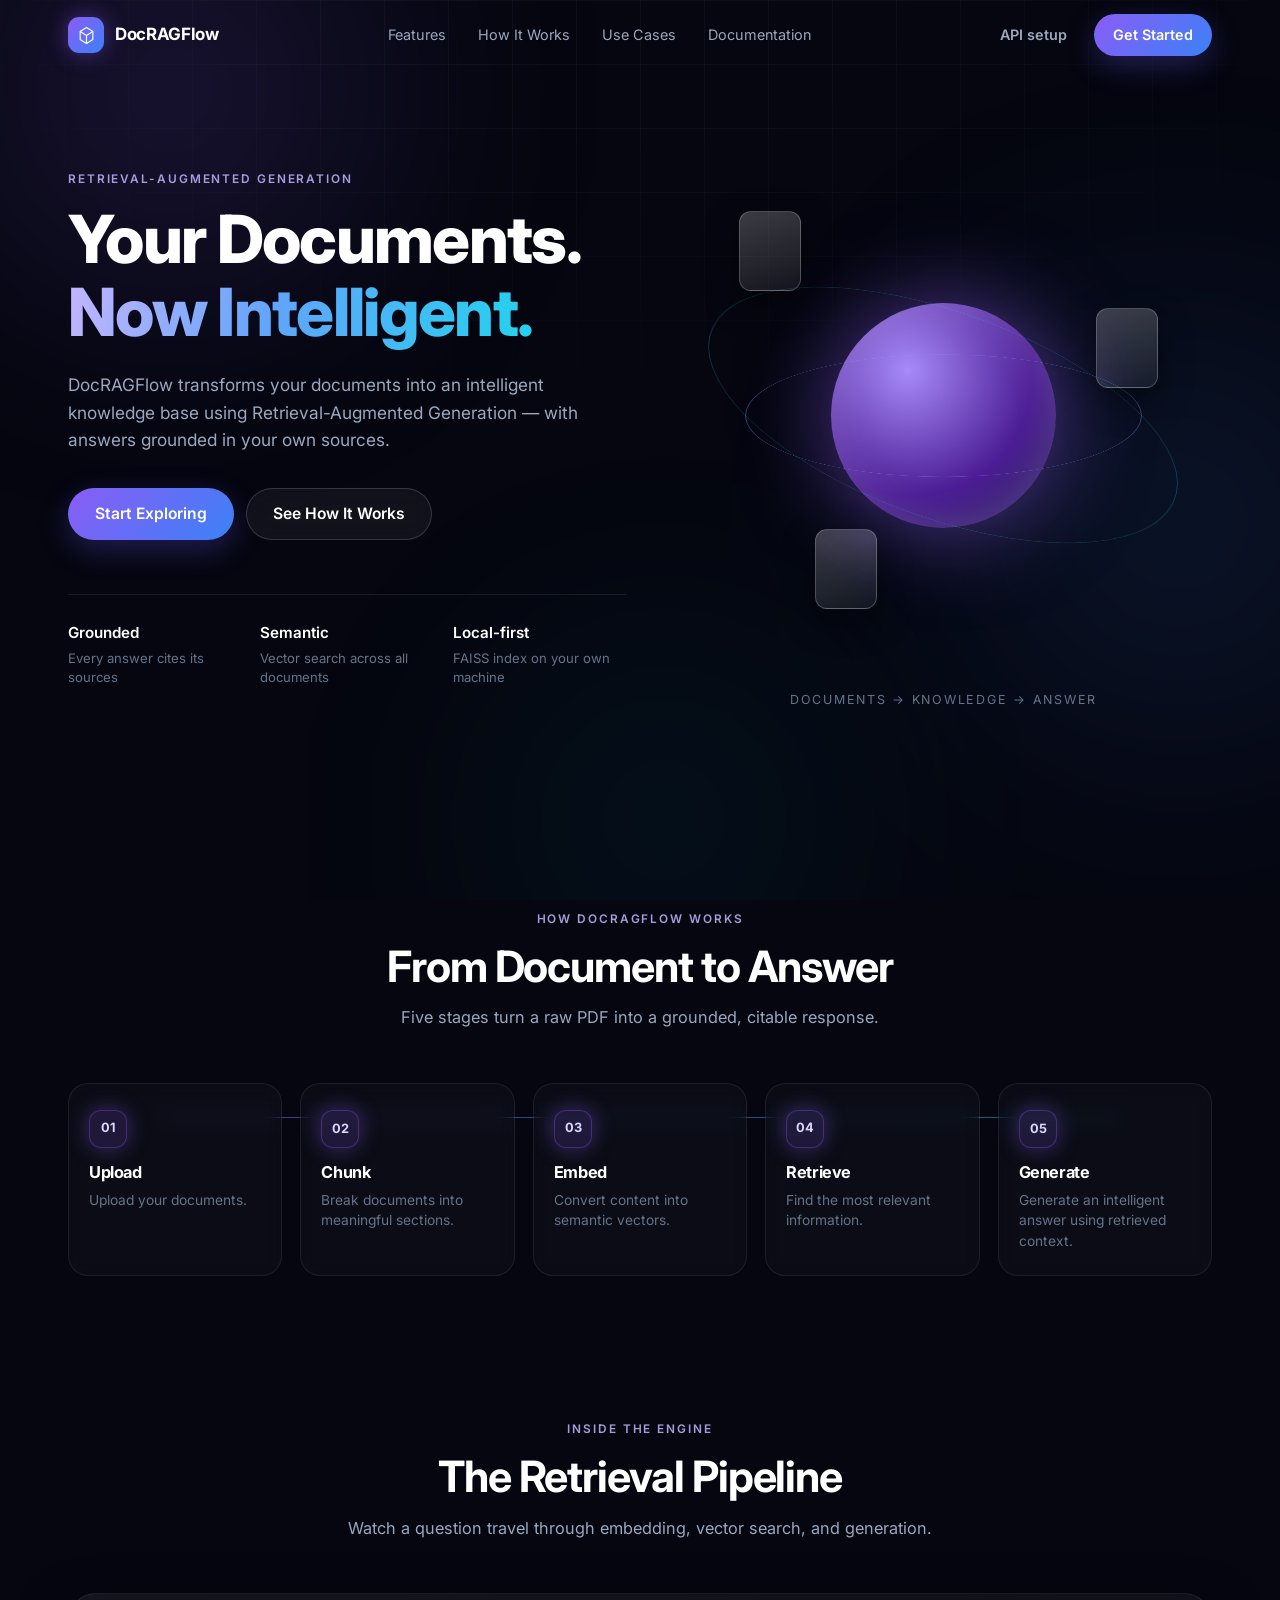
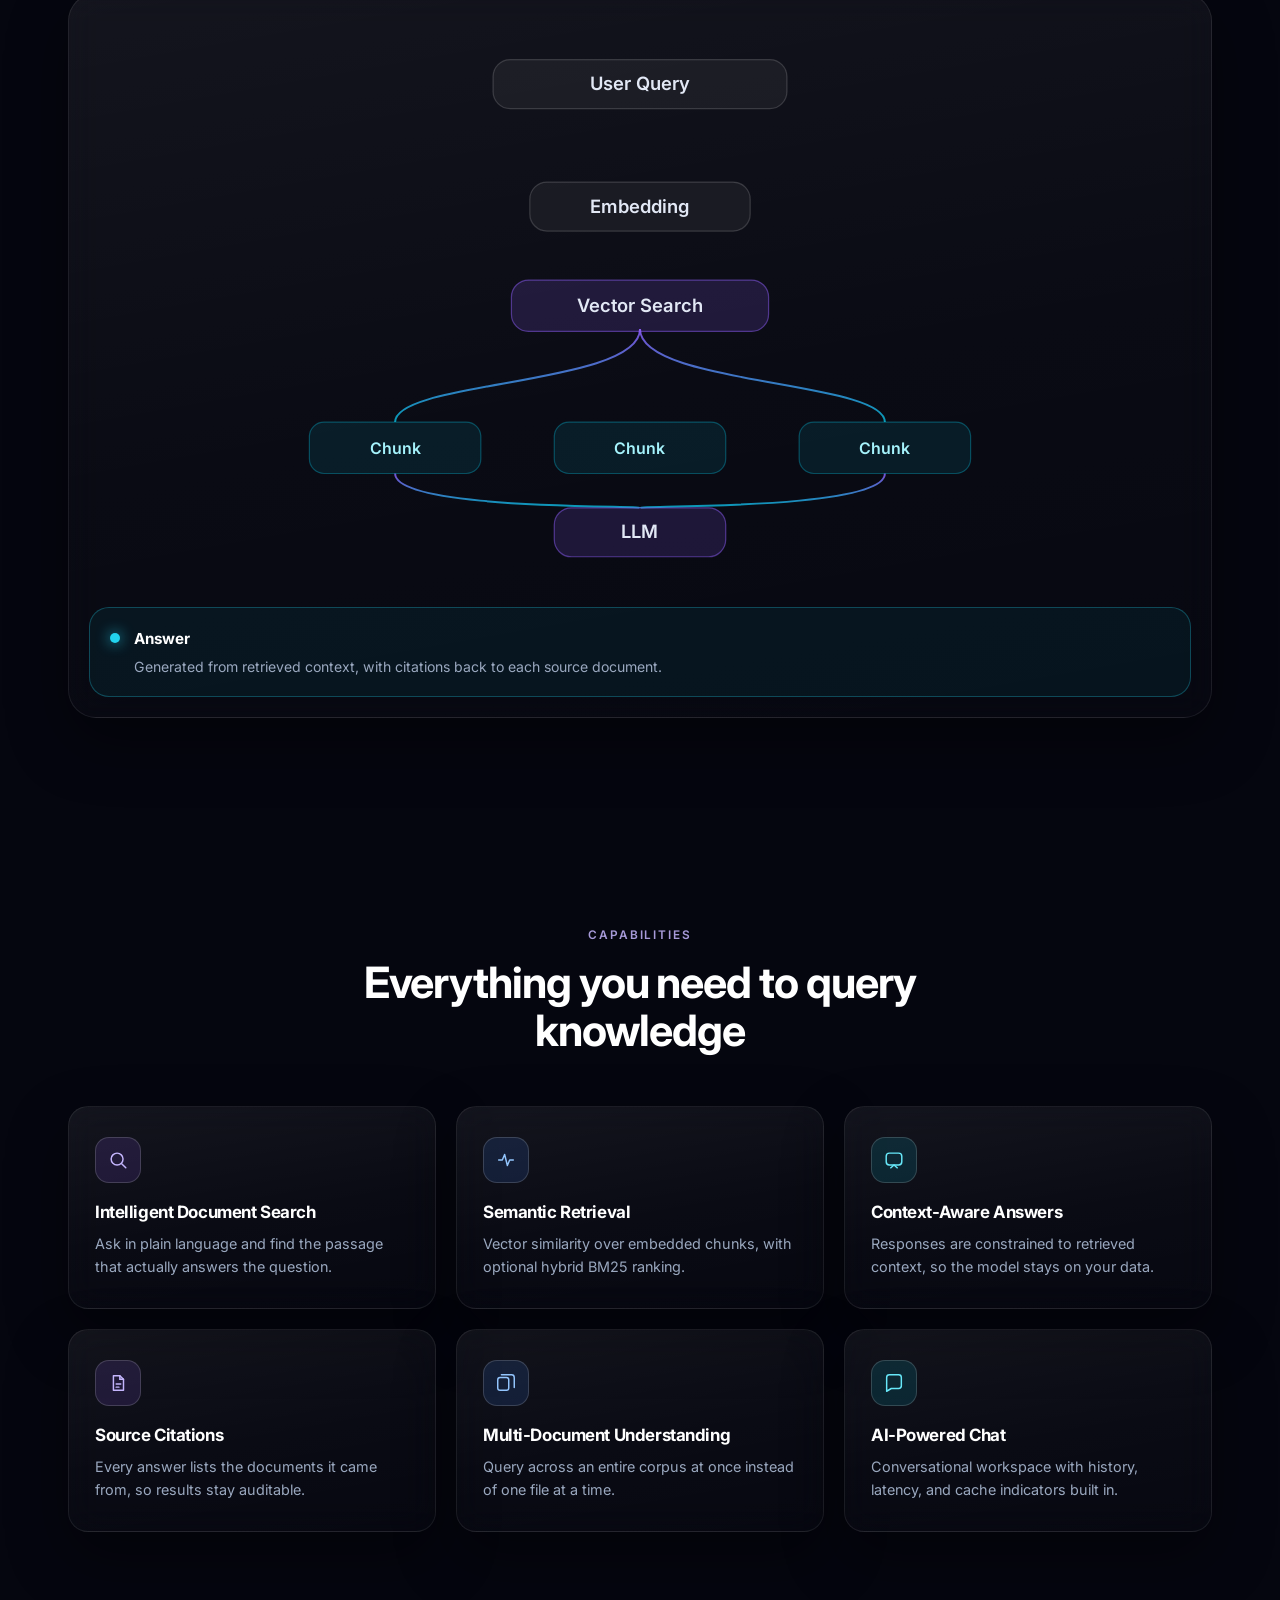
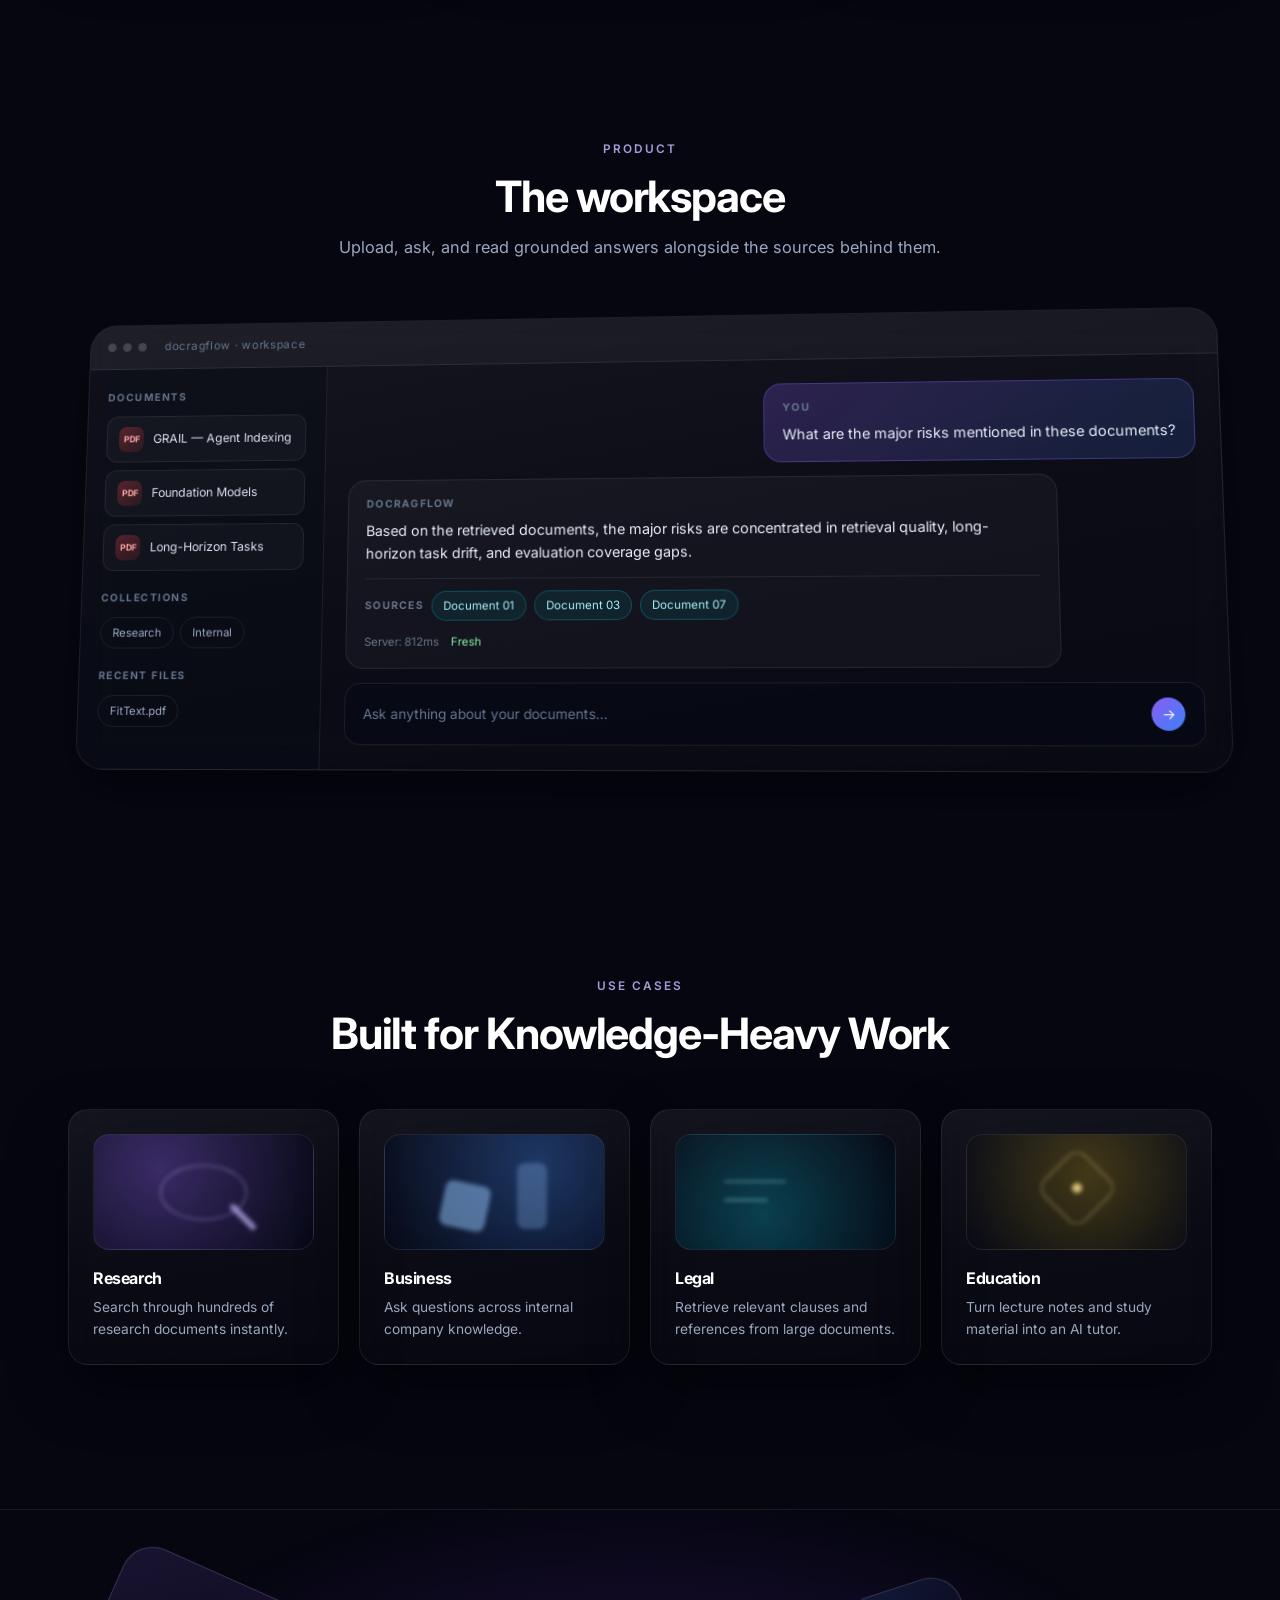
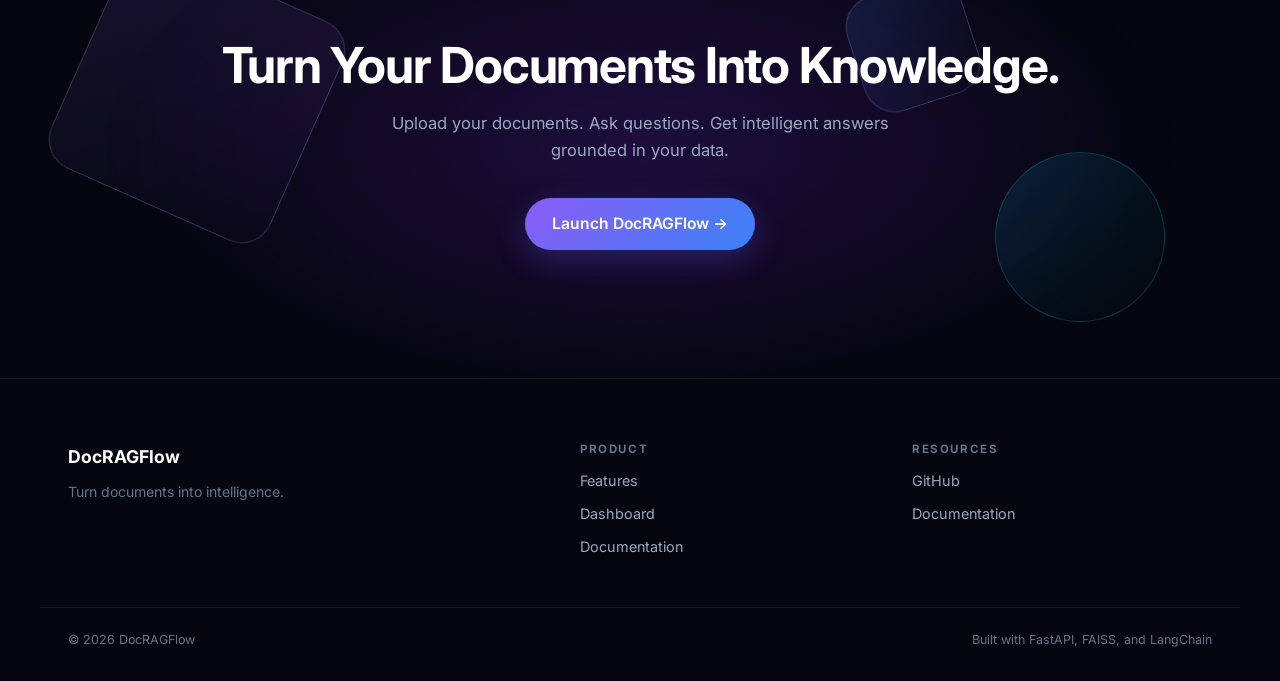
==== commit 270c9572: "Polish workspace UI to production-level consistency. Unify control heights and tokens, replace nativ" ====
--- a/frontend/index.html
+++ b/frontend/index.html
@@ -14,7 +14,7 @@
       href="https://fonts.googleapis.com/css2?family=Inter:wght@400;500;600;700;800&display=swap"
       rel="stylesheet"
     />
-    <link rel="stylesheet" href="css/landing.css?v=2" />
+    <link rel="stylesheet" href="css/landing.css?v=3" />
   </head>
   <body class="landing">
     <div class="ambient" aria-hidden="true">
@@ -57,7 +57,7 @@
         </nav>
 
         <div class="nav-actions">
-          <a class="btn btn-quiet" href="app.html?settings=1">Login</a>
+          <a class="btn btn-quiet" href="app.html?settings=1">API setup</a>
           <a class="btn btn-primary" href="app.html">Get Started</a>
           <button class="nav-toggle" id="navToggle" type="button" aria-expanded="false" aria-controls="navLinks" aria-label="Toggle navigation">
             <span></span><span></span>
--- a/frontend/css/landing.css
+++ b/frontend/css/landing.css
@@ -29,6 +29,7 @@
 }
 
 html {
+  color-scheme: dark;
   scroll-behavior: smooth;
   scroll-padding-top: 92px;
 }
